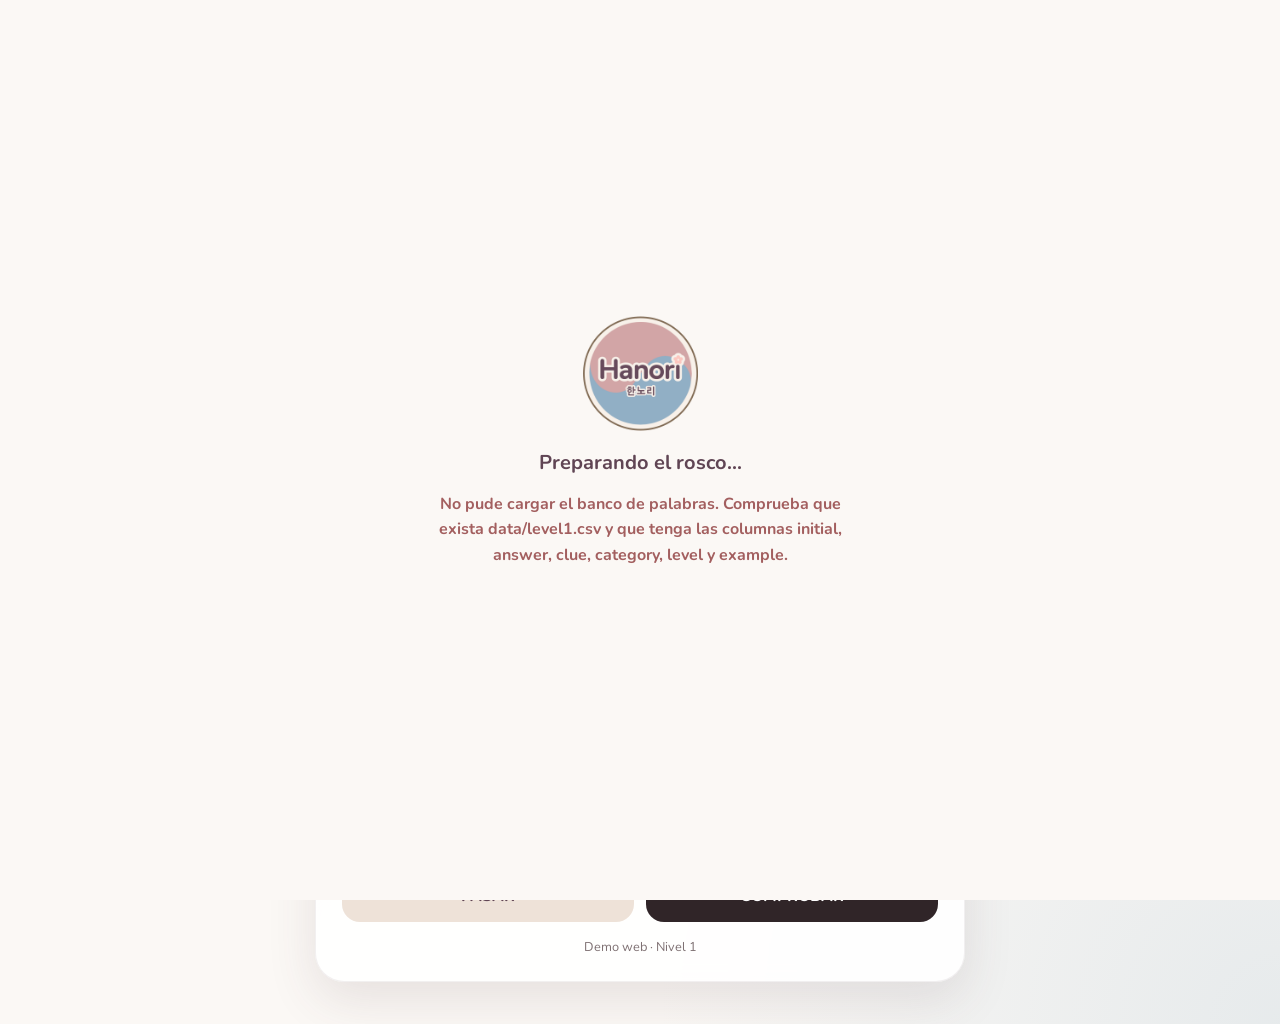
==== demo.html @ 95646a42 "Update demo.html" ====
<!DOCTYPE html>
<html lang="es">

<head>

  <meta charset="UTF-8">

  <meta
    name="viewport"
    content="width=device-width, initial-scale=1.0"
  >

  <title>Hanori | Prueba el Rosco Hangul</title>

  <meta
    name="description"
    content="Prueba una versión web de Hanori y practica vocabulario coreano con el Rosco Hangul."
  >


  <link
    rel="preconnect"
    href="https://fonts.googleapis.com"
  >

  <link
    rel="preconnect"
    href="https://fonts.gstatic.com"
    crossorigin
  >

  <link
    href="https://fonts.googleapis.com/css2?family=Nunito:wght@400;500;600;700;800&display=swap"
    rel="stylesheet"
  >


  <style>

    :root {

      --background: #fbf8f5;

      --cream: #fbf4ed;
      --cream-dark: #eee2d8;

      --pink: #d6a4a6;
      --pink-soft: #f3dddd;

      --blue-soft: #e7f0f6;

      --brown: #604554;
      --brown-dark: #302528;

      --text: #2f292b;
      --muted: #7f7173;

      /*
       * Estados del rosco.
       */

      --pending: #1e1e1e;
      --current: #2f80ed;

      --correct: #7cad83;
      --wrong: #cf7777;
      --passed: #e9cd62;

      --rosco-line: #222222;

      --shadow:
        0 18px 50px
        rgba(80, 60, 65, 0.12);

    }


    * {
      box-sizing: border-box;
    }


    html {
      min-height: 100%;
    }


    body {

      margin: 0;

      min-height: 100vh;

      font-family:
        "Nunito",
        sans-serif;

      color: var(--text);

      background:

        radial-gradient(
          circle at top left,
          rgba(214,164,166,.20),
          transparent 34%
        ),

        radial-gradient(
          circle at bottom right,
          rgba(158,186,203,.22),
          transparent 38%
        ),

        var(--background);

    }


    button,
    input {

      font-family:
        inherit;

    }


    button {

      -webkit-tap-highlight-color:
        transparent;

    }


    /*
     * PÁGINA
     */

    .demo-page {

      min-height: 100vh;

      display: flex;

      flex-direction: column;

    }



    /*
     * BARRA SUPERIOR
     */

    .topbar {

      width: 100%;

      max-width: 1050px;

      margin:
        0 auto;

      padding:
        16px
        24px
        0;

      display: flex;

      justify-content:
        space-between;

      align-items:
        center;

      gap: 18px;

    }


    .brand {

      display: flex;

      align-items:
        center;

      gap: 10px;

      color:
        var(--brown);

      text-decoration:
        none;

      font-weight:
        800;

    }


    .brand img {

      width: 44px;

      height: 44px;

      object-fit:
        cover;

      border-radius:
        13px;

    }


    .brand span {

      font-size:
        1rem;

    }


    .top-actions {

      display: flex;

      align-items:
        center;

      gap: 10px;

    }


    .icon-button {

      width: 42px;

      height: 42px;

      padding: 5px;

      display: flex;

      justify-content:
        center;

      align-items:
        center;

      border:
        none;

      border-radius:
        50%;

      background:
        rgba(
          255,
          255,
          255,
          .72
        );

      cursor:
        pointer;

      transition:
        transform .18s ease,
        background .18s ease;

    }


    .icon-button:hover {

      transform:
        translateY(-2px);

      background:
        white;

    }


    .icon-button img {

      display: block;

      width: 100%;

      height: 100%;

      object-fit:
        contain;

    }



    /*
     * CONTENEDOR DEL JUEGO
     */

    .game-shell {

      width: 100%;

      max-width: 800px;

      margin:
        0 auto;

      padding:
        14px
        24px
        42px;

      display: flex;

      flex-direction:
        column;

      align-items:
        center;

    }



    /*
     * TIEMPO + PUNTOS
     */

    .game-header {

      width: 100%;

      margin-bottom:
        2px;

      display: flex;

      justify-content:
        space-between;

      align-items:
        center;

      gap: 20px;

      font-size:
        1.08rem;

      font-weight:
        800;

      color:
        var(--brown-dark);

    }


    .timer,
    .score {

      white-space:
        nowrap;

    }



    /*
     * ROSCO
     */

    .rosco-area {

      position:
        relative;

      width:
        min(
          520px,
          92vw
        );

      aspect-ratio:
        1 / 1;

      margin:
        4px auto
        0;

      display: flex;

      align-items:
        center;

      justify-content:
        center;

    }


    #roscoSvg {

      display: block;

      width: 100%;

      height: 100%;

      overflow:
        visible;

    }


    /*
     * Círculo que une
     * todas las consonantes.
     */

    .rosco-ring {

      fill:
        none;

      stroke:
        var(--rosco-line);

      stroke-width:
        3;

    }



    /*
     * Casillas.
     */

    .rosco-circle {

      stroke-width:
        2.5;

      transition:
        fill .2s ease,
        stroke .2s ease,
        transform .2s ease;

      transform-box:
        fill-box;

      transform-origin:
        center;

    }


    .rosco-circle.pending {

      fill:
        var(--pending);

      stroke:
        var(--pending);

    }


    .rosco-circle.current {

      fill:
        var(--current);

      stroke:
        var(--current);

      transform:
        scale(1.08);

    }


    .rosco-circle.correct {

      fill:
        var(--correct);

      stroke:
        var(--correct);

    }


    .rosco-circle.wrong {

      fill:
        var(--wrong);

      stroke:
        var(--wrong);

    }


    .rosco-circle.passed {

      fill:
        var(--passed);

      stroke:
        var(--passed);

    }


    .rosco-letter {

      font-family:
        "Nunito",
        sans-serif;

      font-size:
        19px;

      font-weight:
        800;

      text-anchor:
        middle;

      dominant-baseline:
        middle;

      pointer-events:
        none;

      fill:
        white;

    }


    .rosco-letter.passed {

      fill:
        #1e1e1e;

    }



    /*
     * REY SEJONG
     */

    .sejong-wrap {

      position:
        absolute;

      left:
        50%;

      top:
        50%;

      transform:
        translate(
          -50%,
          -50%
        );

      width:
        43%;

      aspect-ratio:
        1 / 1;

      display: flex;

      align-items:
        center;

      justify-content:
        center;

      pointer-events:
        none;

    }


    .sejong-wrap img {

      width:
        100%;

      height:
        100%;

      object-fit:
        contain;

      filter:
        drop-shadow(
          0
          10px
          14px
          rgba(
            65,
            50,
            55,
            .09
          )
        );

    }



    /*
     * TARJETA DE PREGUNTA
     */

    .question-card {

      width:
        100%;

      max-width:
        650px;

      margin-top:
        -8px;

      padding:
        22px
        26px
        25px;

      text-align:
        center;

      background:
        rgba(
          255,
          255,
          255,
          .88
        );

      border:
        1px solid
        rgba(
          96,
          69,
          84,
          .08
        );

      border-radius:
        29px;

      box-shadow:
        var(--shadow);

      backdrop-filter:
        blur(8px);

    }


    .initial-label {

      margin-bottom:
        5px;

      color:
        var(--pink);

      font-size:
        .84rem;

      font-weight:
        800;

      letter-spacing:
        .08em;

      text-transform:
        uppercase;

    }


    .clue {

      margin:
        0;

      color:
        var(--brown-dark);

      font-size:
        clamp(
          1.3rem,
          4vw,
          1.65rem
        );

      line-height:
        1.3;

      font-weight:
        800;

    }



    /*
     * EJEMPLO
     */

    .example-area {

      min-height:
        52px;

      margin-top:
        9px;

      display: flex;

      justify-content:
        center;

      align-items:
        center;

    }


    .example {

      margin:
        0;

      color:
        var(--muted);

      line-height:
        1.5;

      font-size:
        .98rem;

    }


    .example.hidden {

      visibility:
        hidden;

    }



    /*
     * RESPUESTA
     */

    .answer-form {

      width:
        100%;

      margin-top:
        5px;

      display: flex;

      flex-direction:
        column;

      gap: 11px;

    }


    .answer-input {

      width:
        100%;

      padding:
        15px
        18px;

      background:
        white;

      color:
        var(--text);

      border:
        2px solid
        rgba(
          96,
          69,
          84,
          .16
        );

      border-radius:
        17px;

      outline:
        none;

      font-size:
        1.12rem;

      text-align:
        center;

      transition:
        border .2s ease,
        box-shadow .2s ease;

    }


    .answer-input:focus {

      border-color:
        var(--pink);

      box-shadow:
        0 0 0 4px
        rgba(
          214,
          164,
          166,
          .16
        );

    }


    .answer-input:disabled {

      opacity:
        .72;

    }



    /*
     * FEEDBACK
     */

    .feedback {

      min-height:
        26px;

      margin-top:
        2px;

      font-size:
        .98rem;

      font-weight:
        800;

    }


    .feedback.correct {

      color:
        #52795a;

    }


    .feedback.wrong {

      color:
        #a35f5f;

    }



    /*
     * BOTONES
     */

    .game-buttons {

      width:
        100%;

      display: grid;

      grid-template-columns:
        1fr
        1fr;

      gap: 12px;

    }


    .game-button {

      min-height:
        52px;

      padding:
        13px
        18px;

      border:
        none;

      border-radius:
        18px;

      cursor:
        pointer;

      font-size:
        .98rem;

      font-weight:
        800;

      transition:
        transform .18s ease,
        opacity .18s ease;

    }


    .game-button:hover {

      transform:
        translateY(-2px);

    }


    .game-button:active {

      transform:
        translateY(0);

    }


    .pass-button {

      background:
        var(--cream-dark);

      color:
        var(--brown);

    }


    .check-button {

      background:
        var(--brown-dark);

      color:
        white;

    }


    .game-button:disabled {

      cursor:
        default;

      opacity:
        .5;

      transform:
        none;

    }



    /*
     * PIE DEMO
     */

    .demo-note {

      margin:
        16px
        0
        0;

      text-align:
        center;

      color:
        var(--muted);

      font-size:
        .8rem;

    }



    /*
     * PANTALLA DE CARGA
     */

    .loading-screen {

      position:
        fixed;

      inset:
        0;

      z-index:
        200;

      display: flex;

      flex-direction:
        column;

      align-items:
        center;

      justify-content:
        center;

      padding:
        30px;

      text-align:
        center;

      background:
        var(--background);

    }


    .loading-screen.hidden {

      display:
        none;

    }


    .loading-logo {

      width:
        115px;

      margin-bottom:
        18px;

      border-radius:
        28px;

    }


    .loading-screen strong {

      color:
        var(--brown);

      font-size:
        1.25rem;

    }


    .loading-screen p {

      max-width:
        420px;

      color:
        var(--muted);

      line-height:
        1.6;

    }


    .loading-error {

      color:
        #a35f5f !important;

      font-weight:
        700;

    }



    /*
     * MODALES
     */

    .modal {

      position:
        fixed;

      inset:
        0;

      z-index:
        100;

      padding:
        22px;

      display:
        none;

      align-items:
        center;

      justify-content:
        center;

      background:
        rgba(
          44,
          37,
          40,
          .38
        );

      backdrop-filter:
        blur(4px);

    }


    .modal.visible {

      display:
        flex;

    }


    .modal-card {

      position:
        relative;

      width:
        min(
          430px,
          100%
        );

      padding:
        32px
        27px;

      background:
        rgba(
          255,
          255,
          255,
          .98
        );

      border-radius:
        30px;

      box-shadow:
        0
        30px
        80px
        rgba(
          40,
          30,
          35,
          .25
        );

      text-align:
        center;

    }


    .modal-close {

      position:
        absolute;

      top:
        12px;

      right:
        12px;

      width:
        38px;

      height:
        38px;

      padding:
        4px;

      border:
        none;

      border-radius:
        50%;

      background:
        transparent;

      cursor:
        pointer;

    }


    .modal-close img {

      width:
        100%;

      height:
        100%;

      object-fit:
        contain;

    }


    .modal-card h2 {

      margin:
        4px
        0
        11px;

      color:
        var(--brown);

      font-size:
        1.75rem;

    }


    .modal-card p {

      margin:
        0;

      color:
        var(--muted);

      line-height:
        1.65;

    }


    .modal-buttons {

      margin-top:
        24px;

      display: flex;

      flex-direction:
        column;

      gap: 10px;

    }


    .modal-button {

      width:
        100%;

      min-height:
        50px;

      padding:
        13px
        18px;

      border:
        none;

      border-radius:
        17px;

      cursor:
        pointer;

      font-size:
        .98rem;

      font-weight:
        800;

    }


    .modal-primary {

      background:
        var(--brown-dark);

      color:
        white;

    }


    .modal-secondary {

      background:
        var(--cream-dark);

      color:
        var(--brown);

    }



    /*
     * RESULTADOS
     */

    .result-stats {

      margin-top:
        24px;

      display: grid;

      grid-template-columns:
        repeat(
          3,
          1fr
        );

      gap: 9px;

    }


    .result-stat {

      padding:
        15px
        7px;

      background:
        var(--cream);

      border-radius:
        18px;

    }


    .result-number {

      display:
        block;

      color:
        var(--brown);

      font-size:
        1.7rem;

      font-weight:
        800;

    }


    .result-label {

      display:
        block;

      margin-top:
        3px;

      color:
        var(--muted);

      font-size:
        .76rem;

    }


    .final-score {

      margin-top:
        19px;

      color:
        var(--brown);

      font-size:
        1.08rem;

      font-weight:
        800;

    }



    /*
     * TABLET
     */

    @media
    (max-width: 700px) {

      .topbar {

        padding:
          14px
          18px
          0;

      }


      .game-shell {

        padding:
          10px
          18px
          32px;

      }


      .game-header {

        font-size:
          .98rem;

      }


      .rosco-area {

        width:
          min(
            470px,
            94vw
          );

      }


      .question-card {

        margin-top:
          -5px;

        padding:
          21px
          19px
          22px;

      }

    }



    /*
     * CELULAR
     */

    @media
    (max-width: 480px) {

      .topbar {

        padding:
          12px
          13px
          0;

      }


      .brand span {

        display:
          none;

      }


      .brand img {

        width:
          40px;

        height:
          40px;

      }


      .icon-button {

        width:
          38px;

        height:
          38px;

      }


      .game-shell {

        padding:
          8px
          13px
          26px;

      }


      .rosco-area {

        width:
          100%;

        max-width:
          420px;

      }


      .sejong-wrap {

        width:
          42%;

      }


      .question-card {

        margin-top:
          -2px;

        padding:
          19px
          15px
          20px;

        border-radius:
          24px;

      }


      .initial-label {

        font-size:
          .78rem;

      }


      .clue {

        font-size:
          1.28rem;

      }


      .answer-input {

        padding:
          14px
          13px;

        font-size:
          1rem;

      }


      .game-buttons {

        gap:
          9px;

      }


      .game-button {

        min-height:
          49px;

        padding:
          11px
          8px;

        font-size:
          .89rem;

      }

    }



    /*
     * CELULAR MUY PEQUEÑO
     */

    @media
    (max-width: 350px) {

      .game-buttons {

        grid-template-columns:
          1fr;

      }


      .rosco-letter {

        font-size:
          17px;

      }


      .result-stats {

        gap:
          5px;

      }


      .result-stat {

        padding:
          12px
          4px;

      }

    }

  </style>

</head>



<body>


<!--
  CARGANDO BANCO
-->

<div
  class="loading-screen"
  id="loadingScreen"
>

  <img
    src="assets/hanori_logoapp.png"
    alt="Hanori"
    class="loading-logo"
  >

  <strong>
    Preparando el rosco...
  </strong>

  <p
    id="loadingMessage"
  >
    Cargando vocabulario de nivel 1.
  </p>

</div>



<div class="demo-page">


  <!--
    BARRA SUPERIOR
  -->

  <header class="topbar">


    <a
      href="index.html"
      class="brand"
      aria-label="Volver a Hanori"
    >

      <img
        src="assets/hanori_logoapp.png"
        alt="Hanori"
      >

      <span>
        Hanori
      </span>

    </a>



    <div class="top-actions">


      <button
        type="button"
        class="icon-button"
        id="pauseButton"
        aria-label="Pausar partida"
      >

        <img
          src="assets/icon_pause.png"
          alt=""
        >

      </button>



      <button
        type="button"
        class="icon-button"
        id="exitButton"
        aria-label="Salir de la demo"
      >

        <img
          src="assets/icon_exit.png"
          alt=""
        >

      </button>


    </div>


  </header>



  <!--
    JUEGO
  -->

  <main class="game-shell">


    <div class="game-header">


      <div
        class="timer"
        id="timer"
      >
        ⏱ 00:00
      </div>


      <div
        class="score"
        id="score"
      >
        ⭐ 0
      </div>


    </div>



    <!--
      ROSCO
    -->

    <div class="rosco-area">


      <svg
        id="roscoSvg"
        viewBox="0 0 500 500"
        role="img"
        aria-label="Rosco de consonantes Hangul"
      ></svg>



      <div class="sejong-wrap">

        <img
          src="assets/rey_sejong.png"
          alt="Representación del Rey Sejong"
        >

      </div>


    </div>



    <!--
      PREGUNTA
    -->

    <section class="question-card">


      <div
        class="initial-label"
        id="initialLabel"
      >
        Comienza con
      </div>



      <h1
        class="clue"
        id="clue"
      >
        Cargando...
      </h1>



      <div class="example-area">

        <p
          class="example hidden"
          id="example"
        >
          Ejemplo
        </p>

      </div>



      <form
        class="answer-form"
        id="answerForm"
      >


        <input
          type="text"
          class="answer-input"
          id="answerInput"
          placeholder="Escribe la respuesta en coreano"
          autocomplete="off"
          autocapitalize="off"
          spellcheck="false"
        >



        <div
          class="feedback"
          id="feedback"
        ></div>



        <div class="game-buttons">


          <button
            type="button"
            class="
              game-button
              pass-button
            "
            id="passButton"
          >
            PASAR
          </button>



          <button
            type="submit"
            class="
              game-button
              check-button
            "
            id="checkButton"
          >
            COMPROBAR
          </button>


        </div>


      </form>



      <p class="demo-note">
        Demo web · Nivel 1
      </p>


    </section>


  </main>


</div>



<!--
  PAUSA
-->

<div
  class="modal"
  id="pauseModal"
>


  <div class="modal-card">


    <button
      type="button"
      class="modal-close"
      id="pauseCloseButton"
      aria-label="Continuar"
    >

      <img
        src="assets/icon_exit.png"
        alt=""
      >

    </button>


    <h2>
      Partida pausada
    </h2>


    <p>
      El tiempo se ha detenido.
      Continúa cuando quieras.
    </p>


    <div class="modal-buttons">


      <button
        type="button"
        class="
          modal-button
          modal-primary
        "
        id="continueButton"
      >
        CONTINUAR
      </button>


      <button
        type="button"
        class="
          modal-button
          modal-secondary
        "
        id="pauseExitButton"
      >
        VOLVER A HANORI
      </button>


    </div>


  </div>


</div>



<!--
  RESULTADO
-->

<div
  class="modal"
  id="resultModal"
>


  <div class="modal-card">


    <h2>
      ¡Partida terminada!
    </h2>


    <p>
      Completaste el
      Rosco Hangul de esta demo.
    </p>



    <div class="result-stats">


      <div class="result-stat">

        <span
          class="result-number"
          id="correctResult"
        >
          0
        </span>

        <span class="result-label">
          Correctas
        </span>

      </div>



      <div class="result-stat">

        <span
          class="result-number"
          id="wrongResult"
        >
          0
        </span>

        <span class="result-label">
          Incorrectas
        </span>

      </div>



      <div class="result-stat">

        <span
          class="result-number"
          id="passedResult"
        >
          0
        </span>

        <span class="result-label">
          Pasadas
        </span>

      </div>


    </div>



    <div
      class="final-score"
      id="finalScore"
    >
      ⭐ 0 puntos
    </div>



    <div class="modal-buttons">


      <button
        type="button"
        class="
          modal-button
          modal-primary
        "
        id="restartButton"
      >
        JUGAR OTRA VEZ
      </button>


      <button
        type="button"
        class="
          modal-button
          modal-secondary
        "
        id="resultExitButton"
      >
        VOLVER A HANORI
      </button>


    </div>


  </div>


</div>



<script>

  /*
   * =========================================================
   * HANORI WEB DEMO
   * ROSCO HANGUL
   * =========================================================
   */


  /*
   * Orden de consonantes
   * utilizado por Hanori.
   */

  const consonantOrder = [

    "ㄱ",
    "ㄲ",
    "ㄴ",
    "ㄷ",
    "ㄸ",

    "ㄹ",
    "ㅁ",
    "ㅂ",
    "ㅃ",
    "ㅅ",

    "ㅆ",
    "ㅇ",
    "ㅈ",
    "ㅉ",
    "ㅊ",

    "ㅋ",
    "ㅌ",
    "ㅍ",
    "ㅎ"

  ];



  /*
   * Banco cargado desde:
   *
   * data/level1.csv
   */

  let wordBank = [];



  /*
   * Estado de partida.
   */

  let gameWords = [];

  let statuses = [];

  let passedBefore = [];

  let currentIndex = 0;

  let score = 0;

  let seconds = 0;

  let questionStartSeconds = 0;

  let timerInterval = null;

  let paused = false;

  let finished = false;

  let answerLocked = false;



  /*
   * Referencias HTML.
   */

  const loadingScreen =
    document.getElementById(
      "loadingScreen"
    );


  const loadingMessage =
    document.getElementById(
      "loadingMessage"
    );


  const roscoSvg =
    document.getElementById(
      "roscoSvg"
    );


  const timerElement =
    document.getElementById(
      "timer"
    );


  const scoreElement =
    document.getElementById(
      "score"
    );


  const initialLabel =
    document.getElementById(
      "initialLabel"
    );


  const clueElement =
    document.getElementById(
      "clue"
    );


  const exampleElement =
    document.getElementById(
      "example"
    );


  const answerForm =
    document.getElementById(
      "answerForm"
    );


  const answerInput =
    document.getElementById(
      "answerInput"
    );


  const feedbackElement =
    document.getElementById(
      "feedback"
    );


  const passButton =
    document.getElementById(
      "passButton"
    );


  const checkButton =
    document.getElementById(
      "checkButton"
    );


  const pauseButton =
    document.getElementById(
      "pauseButton"
    );


  const exitButton =
    document.getElementById(
      "exitButton"
    );


  const pauseModal =
    document.getElementById(
      "pauseModal"
    );


  const continueButton =
    document.getElementById(
      "continueButton"
    );


  const pauseCloseButton =
    document.getElementById(
      "pauseCloseButton"
    );


  const pauseExitButton =
    document.getElementById(
      "pauseExitButton"
    );


  const resultModal =
    document.getElementById(
      "resultModal"
    );


  const restartButton =
    document.getElementById(
      "restartButton"
    );


  const resultExitButton =
    document.getElementById(
      "resultExitButton"
    );



  /*
   * =========================================================
   * CSV
   * =========================================================
   *
   * Parser sencillo que respeta:
   *
   * - comas
   * - campos entre comillas
   * - comillas dobles escapadas
   * - saltos de línea
   *
   */


  function parseCSV(text) {

    const rows = [];

    let row = [];

    let field = "";

    let insideQuotes = false;


    for (
      let i = 0;
      i < text.length;
      i++
    ) {

      const character =
        text[i];


      if (
        character === '"'
      ) {

        if (
          insideQuotes
          &&
          text[i + 1] === '"'
        ) {

          field += '"';

          i++;

        }

        else {

          insideQuotes =
            !insideQuotes;

        }

      }


      else if (
        character === ","
        &&
        !insideQuotes
      ) {

        row.push(field);

        field = "";

      }


      else if (
        (
          character === "\n"
          ||
          character === "\r"
        )
        &&
        !insideQuotes
      ) {

        if (
          character === "\r"
          &&
          text[i + 1] === "\n"
        ) {

          i++;

        }


        row.push(field);

        field = "";


        if (
          row.some(
            value =>
              value.trim() !== ""
          )
        ) {

          rows.push(row);

        }


        row = [];

      }


      else {

        field +=
          character;

      }

    }


    if (
      field.length > 0
      ||
      row.length > 0
    ) {

      row.push(field);


      if (
        row.some(
          value =>
            value.trim() !== ""
        )
      ) {

        rows.push(row);

      }

    }


    if (
      rows.length === 0
    ) {

      return [];

    }


    /*
     * Quitamos posible BOM
     * de Excel / UTF-8.
     */

    rows[0][0] =
      rows[0][0]
        .replace(
          /^\uFEFF/,
          ""
        );


    const headers =
      rows[0].map(
        header =>
          header
            .trim()
            .toLowerCase()
      );


    return rows
      .slice(1)
      .map(
        values => {

          const object = {};


          headers.forEach(
            (header, index) => {

              object[header] =
                (
                  values[index]
                  ??
                  ""
                )
                .trim();

            }
          );


          return object;

        }
      );

  }



  /*
   * Cargar banco.
   */

  async function loadWordBank() {

    try {

      const response =
        await fetch(
          "data/level1.csv",
          {
            cache:
              "no-store"
          }
        );


      if (
        !response.ok
      ) {

        throw new Error(
          "No se pudo cargar data/level1.csv"
        );

      }


      const csvText =
        await response.text();


      const parsed =
        parseCSV(
          csvText
        );


      /*
       * Verificamos las columnas
       * imprescindibles.
       */

      const validRows =
        parsed.filter(
          word =>

            word.initial
            &&
            word.answer
            &&
            word.clue
        );


      /*
       * Si existe level,
       * mantenemos solo nivel 1.
       *
       * Si el archivo ya contiene
       * únicamente nivel 1,
       * funciona igual.
       */

      wordBank =
        validRows.filter(
          word => {

            if (
              !word.level
            ) {

              return true;

            }


            return (
              String(
                word.level
              )
              ===
              "1"
            );

          }
        );


      if (
        wordBank.length === 0
      ) {

        throw new Error(
          "El archivo no contiene palabras válidas de nivel 1."
        );

      }


      const initials =
        new Set(
          wordBank.map(
            word =>
              word.initial
          )
        );


      if (
        initials.size < 2
      ) {

        throw new Error(
          "El banco necesita palabras de más de una consonante para formar el rosco."
        );

      }


      loadingScreen
        .classList
        .add(
          "hidden"
        );


      startGame();

    }


    catch (
      error
    ) {

      console.error(
        error
      );


      loadingMessage.textContent =
        "No pude cargar el banco de palabras. Comprueba que exista data/level1.csv y que tenga las columnas initial, answer, clue, category, level y example.";


      loadingMessage
        .classList
        .add(
          "loading-error"
        );

    }

  }



  /*
   * =========================================================
   * UTILIDADES
   * =========================================================
   */


  function randomItem(
    array
  ) {

    if (
      array.length === 0
    ) {

      return null;

    }


    const randomIndex =
      Math.floor(
        Math.random()
        *
        array.length
      );


    return array[
      randomIndex
    ];

  }



  function formatTime(
    totalSeconds
  ) {

    const minutes =
      Math.floor(
        totalSeconds / 60
      );


    const remainingSeconds =
      totalSeconds % 60;


    return (
      String(
        minutes
      )
      .padStart(
        2,
        "0"
      )
      +
      ":"
      +
      String(
        remainingSeconds
      )
      .padStart(
        2,
        "0"
      )
    );

  }



  /*
   * Mismo sistema de puntos
   * que la app Android.
   */

  function calculatePoints(
    timeUsed,
    wasPassed
  ) {

    let basePoints;


    if (
      timeUsed <= 5
    ) {

      basePoints =
        10;

    }


    else if (
      timeUsed <= 10
    ) {

      basePoints =
        8;

    }


    else if (
      timeUsed <= 20
    ) {

      basePoints =
        6;

    }


    else {

      basePoints =
        4;

    }


    if (
      wasPassed
    ) {

      return Math.max(
        2,
        Math.floor(
          basePoints / 2
        )
      );

    }


    return basePoints;

  }



  /*
   * =========================================================
   * CREAR RONDA
   * =========================================================
   */


  function createRound() {

    /*
     * Solamente mostramos
     * consonantes presentes
     * en el banco.
     */

    const availableConsonants =
      consonantOrder.filter(
        initial =>

          wordBank.some(
            word =>
              word.initial
              ===
              initial
          )
      );


    /*
     * Elegimos una palabra
     * aleatoria por consonante.
     */

    gameWords =
      availableConsonants.map(
        initial => {

          const candidates =
            wordBank.filter(
              word =>
                word.initial
                ===
                initial
            );


          return randomItem(
            candidates
          );

        }
      );


    statuses =
      gameWords.map(
        () =>
          "pending"
      );


    passedBefore =
      gameWords.map(
        () =>
          false
      );


    if (
      statuses.length > 0
    ) {

      statuses[0] =
        "current";

    }

  }



  /*
   * =========================================================
   * ROSCO SVG
   * =========================================================
   */


  function drawRosco() {

    roscoSvg.innerHTML =
      "";


    const total =
      gameWords.length;


    if (
      total === 0
    ) {

      return;

    }



    /*
     * Centro y radio.
     */

    const centerX =
      250;

    const centerY =
      250;


    /*
     * Dejamos margen para
     * que los círculos no
     * salgan del SVG.
     */

    const radius =
      196;



    /*
     * Tamaño de las casillas.
     *
     * Con pocas consonantes
     * pueden ser un poco
     * mayores.
     */

    let circleRadius =
      21;


    if (
      total <= 8
    ) {

      circleRadius =
        24;

    }


    if (
      total <= 5
    ) {

      circleRadius =
        27;

    }



    /*
     * -------------------------------------------------------
     * CÍRCULO DE UNIÓN
     * -------------------------------------------------------
     *
     * Equivalente al drawCircle
     * con Stroke del RoscoCanvas
     * Android.
     */

    const ring =
      document.createElementNS(
        "http://www.w3.org/2000/svg",
        "circle"
      );


    ring.setAttribute(
      "cx",
      centerX
    );


    ring.setAttribute(
      "cy",
      centerY
    );


    ring.setAttribute(
      "r",
      radius
    );


    ring.setAttribute(
      "class",
      "rosco-ring"
    );


    roscoSvg.appendChild(
      ring
    );



    /*
     * -------------------------------------------------------
     * CASILLAS
     * -------------------------------------------------------
     */

    gameWords.forEach(
      (
        word,
        index
      ) => {


        /*
         * Empezamos arriba
         * (-90 grados),
         * igual que Android.
         */

        const angle =
          -Math.PI / 2
          +
          (
            index
            *
            (
              Math.PI * 2
              /
              total
            )
          );


        const x =
          centerX
          +
          Math.cos(
            angle
          )
          *
          radius;


        const y =
          centerY
          +
          Math.sin(
            angle
          )
          *
          radius;



        const group =
          document.createElementNS(
            "http://www.w3.org/2000/svg",
            "g"
          );



        const circle =
          document.createElementNS(
            "http://www.w3.org/2000/svg",
            "circle"
          );


        circle.setAttribute(
          "cx",
          x
        );


        circle.setAttribute(
          "cy",
          y
        );


        circle.setAttribute(
          "r",
          circleRadius
        );


        circle.setAttribute(
          "class",
          "rosco-circle "
          +
          statuses[index]
        );



        const text =
          document.createElementNS(
            "http://www.w3.org/2000/svg",
            "text"
          );


        text.setAttribute(
          "x",
          x
        );


        text.setAttribute(
          "y",
          y + 1
        );


        text.setAttribute(
          "class",
          "rosco-letter "
          +
          (
            statuses[index]
            ===
            "passed"
              ?
              "passed"
              :
              ""
          )
        );


        text.textContent =
          word.initial;



        group.appendChild(
          circle
        );


        group.appendChild(
          text
        );


        roscoSvg.appendChild(
          group
        );

      }
    );

  }



  /*
   * =========================================================
   * PREGUNTA ACTUAL
   * =========================================================
   */


  function showCurrentWord() {

    if (
      gameWords.length === 0
    ) {

      return;

    }


    answerLocked =
      false;


    const currentWord =
      gameWords[
        currentIndex
      ];



    initialLabel.textContent =
      "Comienza con "
      +
      currentWord.initial;



    clueElement.textContent =
      currentWord.clue;



    /*
     * El ejemplo aparece
     * después de pasar
     * la palabra.
     */

    const shouldShowExample =
      passedBefore[
        currentIndex
      ]
      &&
      currentWord.example;



    if (
      shouldShowExample
    ) {

      exampleElement.textContent =
        "💡 "
        +
        currentWord.example;


      exampleElement
        .classList
        .remove(
          "hidden"
        );

    }


    else {

      exampleElement.textContent =
        "Ejemplo";


      exampleElement
        .classList
        .add(
          "hidden"
        );

    }



    feedbackElement.textContent =
      "";


    feedbackElement.className =
      "feedback";



    answerInput.value =
      "";


    answerInput.disabled =
      false;


    passButton.disabled =
      false;


    checkButton.disabled =
      false;



    drawRosco();



    /*
     * En computadora
     * ponemos el cursor
     * automáticamente.
     */

    setTimeout(
      () => {

        if (
          window.innerWidth
          >
          700
        ) {

          answerInput.focus();

        }

      },
      100
    );

  }



  /*
   * =========================================================
   * SIGUIENTE
   * =========================================================
   */


  function goNext() {

    /*
     * Primero buscamos
     * pendientes.
     */

    let nextIndex =
      null;


    for (
      let offset = 1;
      offset <= gameWords.length;
      offset++
    ) {

      const candidate =
        (
          currentIndex
          +
          offset
        )
        %
        gameWords.length;


      if (
        statuses[
          candidate
        ]
        ===
        "pending"
      ) {

        nextIndex =
          candidate;

        break;

      }

    }



    /*
     * Cuando ya no quedan
     * pendientes,
     * buscamos pasadas.
     */

    if (
      nextIndex
      ===
      null
    ) {

      for (
        let offset = 1;
        offset <= gameWords.length;
        offset++
      ) {

        const candidate =
          (
            currentIndex
            +
            offset
          )
          %
          gameWords.length;


        if (
          statuses[
            candidate
          ]
          ===
          "passed"
        ) {

          nextIndex =
            candidate;

          break;

        }

      }

    }



    /*
     * Ya no queda nada.
     */

    if (
      nextIndex
      ===
      null
    ) {

      finishGame();

      return;

    }



    currentIndex =
      nextIndex;


    statuses[
      currentIndex
    ] =
      "current";


    questionStartSeconds =
      seconds;


    showCurrentWord();

  }



  /*
   * =========================================================
   * COMPROBAR
   * =========================================================
   */


  function checkAnswer() {

    if (
      paused
      ||
      finished
      ||
      answerLocked
    ) {

      return;

    }


    const currentWord =
      gameWords[
        currentIndex
      ];


    const userAnswer =
      answerInput
        .value
        .trim();


    if (
      userAnswer === ""
    ) {

      answerInput.focus();

      return;

    }


    answerLocked =
      true;


    passButton.disabled =
      true;


    checkButton.disabled =
      true;



    /*
     * Android compara
     * la respuesta limpia
     * con answer.trim().
     */

    const isCorrect =
      userAnswer
      ===
      currentWord.answer.trim();



    const wasPassed =
      passedBefore[
        currentIndex
      ];



    if (
      isCorrect
    ) {

      const timeUsed =
        seconds
        -
        questionStartSeconds;


      const earnedPoints =
        calculatePoints(
          timeUsed,
          wasPassed
        );


      score +=
        earnedPoints;


      statuses[
        currentIndex
      ] =
        "correct";


      feedbackElement.textContent =
        "O  ¡Correcto!  +"
        +
        earnedPoints
        +
        " puntos";


      feedbackElement.className =
        "feedback correct";


      scoreElement.textContent =
        "⭐ "
        +
        score;


      answerInput.disabled =
        true;


      drawRosco();


      setTimeout(
        goNext,
        700
      );

    }


    else {

      statuses[
        currentIndex
      ] =
        "wrong";


      feedbackElement.textContent =
        "X  Respuesta: "
        +
        currentWord.answer;


      feedbackElement.className =
        "feedback wrong";


      answerInput.disabled =
        true;


      drawRosco();


      setTimeout(
        goNext,
        1200
      );

    }

  }



  /*
   * =========================================================
   * PASAR
   * =========================================================
   */


  function passWord() {

    if (
      paused
      ||
      finished
      ||
      answerLocked
    ) {

      return;

    }


    answerLocked =
      true;


    passedBefore[
      currentIndex
    ] =
      true;


    statuses[
      currentIndex
    ] =
      "passed";


    drawRosco();


    setTimeout(
      goNext,
      160
    );

  }



  /*
   * =========================================================
   * TEMPORIZADOR
   * =========================================================
   */


  function startTimer() {

    clearInterval(
      timerInterval
    );


    timerInterval =
      setInterval(
        () => {

          if (
            !paused
            &&
            !finished
          ) {

            seconds++;


            timerElement.textContent =
              "⏱ "
              +
              formatTime(
                seconds
              );

          }

        },
        1000
      );

  }



  /*
   * =========================================================
   * PAUSA
   * =========================================================
   */


  function pauseGame() {

    if (
      finished
    ) {

      return;

    }


    paused =
      true;


    pauseModal
      .classList
      .add(
        "visible"
      );

  }



  function continueGame() {

    paused =
      false;


    /*
     * Igual que Android:
     * al volver de la pausa
     * reiniciamos el tiempo
     * de esa pregunta para
     * el cálculo del puntaje.
     */

    questionStartSeconds =
      seconds;


    pauseModal
      .classList
      .remove(
        "visible"
      );


    if (
      window.innerWidth
      >
      700
    ) {

      setTimeout(
        () =>
          answerInput.focus(),
        100
      );

    }

  }



  /*
   * =========================================================
   * RESULTADOS
   * =========================================================
   */


  function finishGame() {

    finished =
      true;


    clearInterval(
      timerInterval
    );



    const correct =
      statuses.filter(
        status =>
          status
          ===
          "correct"
      ).length;



    const wrong =
      statuses.filter(
        status =>
          status
          ===
          "wrong"
      ).length;



    /*
     * Igual que Hanori,
     * contamos cuántas
     * palabras fueron pasadas
     * en algún momento.
     */

    const passed =
      passedBefore.filter(
        value =>
          value
      ).length;



    document
      .getElementById(
        "correctResult"
      )
      .textContent =
        correct;



    document
      .getElementById(
        "wrongResult"
      )
      .textContent =
        wrong;



    document
      .getElementById(
        "passedResult"
      )
      .textContent =
        passed;



    document
      .getElementById(
        "finalScore"
      )
      .textContent =
        "⭐ "
        +
        score
        +
        " puntos · ⏱ "
        +
        formatTime(
          seconds
        );



    resultModal
      .classList
      .add(
        "visible"
      );

  }



  /*
   * =========================================================
   * INICIAR / REINICIAR
   * =========================================================
   */


  function startGame() {

    clearInterval(
      timerInterval
    );


    currentIndex =
      0;


    score =
      0;


    seconds =
      0;


    questionStartSeconds =
      0;


    paused =
      false;


    finished =
      false;


    answerLocked =
      false;



    timerElement.textContent =
      "⏱ 00:00";


    scoreElement.textContent =
      "⭐ 0";



    resultModal
      .classList
      .remove(
        "visible"
      );


    pauseModal
      .classList
      .remove(
        "visible"
      );



    createRound();


    showCurrentWord();


    startTimer();

  }



  /*
   * =========================================================
   * SALIR
   * =========================================================
   */


  function exitDemo() {

    window.location.href =
      "index.html";

  }



  /*
   * =========================================================
   * EVENTOS
   * =========================================================
   */


  answerForm
    .addEventListener(
      "submit",
      event => {

        event.preventDefault();

        checkAnswer();

      }
    );



  passButton
    .addEventListener(
      "click",
      passWord
    );



  pauseButton
    .addEventListener(
      "click",
      pauseGame
    );



  exitButton
    .addEventListener(
      "click",
      exitDemo
    );



  continueButton
    .addEventListener(
      "click",
      continueGame
    );



  pauseCloseButton
    .addEventListener(
      "click",
      continueGame
    );



  pauseExitButton
    .addEventListener(
      "click",
      exitDemo
    );



  resultExitButton
    .addEventListener(
      "click",
      exitDemo
    );



  restartButton
    .addEventListener(
      "click",
      startGame
    );



  /*
   * Si la pestaña queda
   * en segundo plano,
   * pausamos automáticamente.
   */

  document
    .addEventListener(
      "visibilitychange",
      () => {

        if (
          document.hidden
          &&
          !finished
          &&
          !paused
        ) {

          pauseGame();

        }

      }
    );



  /*
   * =========================================================
   * ARRANQUE
   * =========================================================
   */


  loadWordBank();


</script>


</body>

</html>
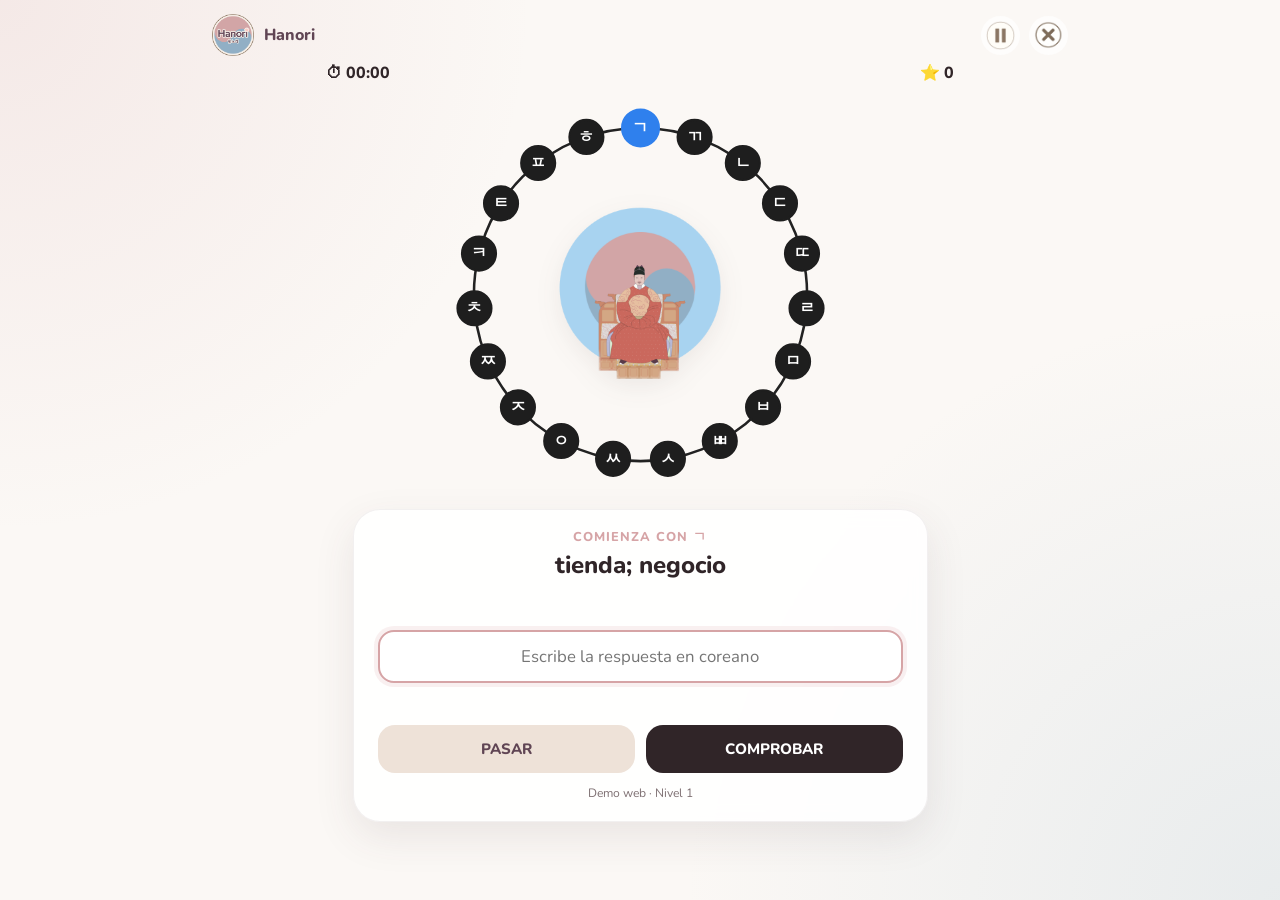
==== commit e3b5dc6e: "Update demo.html" ====
--- a/demo.html
+++ b/demo.html
@@ -16,7 +16,6 @@
     name="description"
     content="Prueba una versión web de Hanori y practica vocabulario coreano con el Rosco Hangul."
   >
-
 
   <link
     rel="preconnect"
@@ -47,17 +46,11 @@
       --pink: #d6a4a6;
       --pink-soft: #f3dddd;
 
-      --blue-soft: #e7f0f6;
-
       --brown: #604554;
       --brown-dark: #302528;
 
       --text: #2f292b;
       --muted: #7f7173;
-
-      /*
-       * Estados del rosco.
-       */
 
       --pending: #1e1e1e;
       --current: #2f80ed;
@@ -69,8 +62,8 @@
       --rosco-line: #222222;
 
       --shadow:
-        0 18px 50px
-        rgba(80, 60, 65, 0.12);
+        0 15px 40px
+        rgba(80, 60, 65, 0.10);
 
     }
 
@@ -101,13 +94,13 @@
 
         radial-gradient(
           circle at top left,
-          rgba(214,164,166,.20),
+          rgba(214,164,166,.18),
           transparent 34%
         ),
 
         radial-gradient(
           circle at bottom right,
-          rgba(158,186,203,.22),
+          rgba(158,186,203,.20),
           transparent 38%
         ),
 
@@ -118,24 +111,19 @@
 
     button,
     input {
-
-      font-family:
-        inherit;
-
+      font-family: inherit;
     }
 
 
     button {
-
-      -webkit-tap-highlight-color:
-        transparent;
-
-    }
-
-
-    /*
-     * PÁGINA
-     */
+      -webkit-tap-highlight-color: transparent;
+    }
+
+
+
+    /* ===============================
+       PÁGINA
+    =============================== */
 
     .demo-page {
 
@@ -149,31 +137,28 @@
 
 
 
-    /*
-     * BARRA SUPERIOR
-     */
+    /* ===============================
+       BARRA SUPERIOR
+    =============================== */
 
     .topbar {
 
       width: 100%;
 
-      max-width: 1050px;
-
-      margin:
-        0 auto;
+      max-width: 900px;
+
+      margin: 0 auto;
 
       padding:
-        16px
-        24px
+        14px
+        22px
         0;
 
       display: flex;
 
-      justify-content:
-        space-between;
-
-      align-items:
-        center;
+      justify-content: space-between;
+
+      align-items: center;
 
       gap: 18px;
 
@@ -184,42 +169,27 @@
 
       display: flex;
 
-      align-items:
-        center;
+      align-items: center;
 
       gap: 10px;
 
-      color:
-        var(--brown);
-
-      text-decoration:
-        none;
-
-      font-weight:
-        800;
+      color: var(--brown);
+
+      text-decoration: none;
+
+      font-weight: 800;
 
     }
 
 
     .brand img {
 
-      width: 44px;
-
-      height: 44px;
-
-      object-fit:
-        cover;
-
-      border-radius:
-        13px;
-
-    }
-
-
-    .brand span {
-
-      font-size:
-        1rem;
+      width: 42px;
+      height: 42px;
+
+      object-fit: cover;
+
+      border-radius: 13px;
 
     }
 
@@ -228,46 +198,33 @@
 
       display: flex;
 
-      align-items:
-        center;
-
-      gap: 10px;
+      align-items: center;
+
+      gap: 9px;
 
     }
 
 
     .icon-button {
 
-      width: 42px;
-
-      height: 42px;
+      width: 39px;
+      height: 39px;
 
       padding: 5px;
 
       display: flex;
 
-      justify-content:
-        center;
-
-      align-items:
-        center;
-
-      border:
-        none;
-
-      border-radius:
-        50%;
-
-      background:
-        rgba(
-          255,
-          255,
-          255,
-          .72
-        );
-
-      cursor:
-        pointer;
+      align-items: center;
+
+      justify-content: center;
+
+      border: 0;
+
+      border-radius: 50%;
+
+      background: rgba(255,255,255,.72);
+
+      cursor: pointer;
 
       transition:
         transform .18s ease,
@@ -278,11 +235,9 @@
 
     .icon-button:hover {
 
-      transform:
-        translateY(-2px);
-
-      background:
-        white;
+      transform: translateY(-2px);
+
+      background: white;
 
     }
 
@@ -292,118 +247,101 @@
       display: block;
 
       width: 100%;
-
       height: 100%;
 
-      object-fit:
-        contain;
-
-    }
-
-
-
-    /*
-     * CONTENEDOR DEL JUEGO
-     */
+      object-fit: contain;
+
+    }
+
+
+
+    /* ===============================
+       CONTENEDOR DEL JUEGO
+    =============================== */
 
     .game-shell {
 
       width: 100%;
 
-      max-width: 800px;
-
-      margin:
-        0 auto;
+      max-width: 680px;
+
+      margin: 0 auto;
 
       padding:
-        14px
-        24px
-        42px;
+        6px
+        22px
+        30px;
 
       display: flex;
 
-      flex-direction:
-        column;
-
-      align-items:
-        center;
-
-    }
-
-
-
-    /*
-     * TIEMPO + PUNTOS
-     */
+      flex-direction: column;
+
+      align-items: center;
+
+    }
+
+
+
+    /* ===============================
+       TIEMPO Y PUNTOS
+    =============================== */
 
     .game-header {
 
       width: 100%;
 
-      margin-bottom:
-        2px;
+      padding: 0 4px;
 
       display: flex;
 
-      justify-content:
-        space-between;
-
-      align-items:
-        center;
+      justify-content: space-between;
+
+      align-items: center;
 
       gap: 20px;
 
-      font-size:
-        1.08rem;
-
-      font-weight:
-        800;
-
-      color:
-        var(--brown-dark);
+      font-size: 1rem;
+
+      font-weight: 800;
+
+      color: var(--brown-dark);
 
     }
 
 
     .timer,
     .score {
-
-      white-space:
-        nowrap;
-
-    }
-
-
-
-    /*
-     * ROSCO
-     */
+      white-space: nowrap;
+    }
+
+
+
+    /* ===============================
+       ROSCO
+    =============================== */
 
     .rosco-area {
 
-      position:
-        relative;
+      position: relative;
 
       width:
         min(
-          520px,
-          92vw
+          425px,
+          80vw
         );
 
-      aspect-ratio:
-        1 / 1;
+      aspect-ratio: 1 / 1;
 
       margin:
-        4px auto
-        0;
+        -2px
+        auto
+        2px;
 
       display: flex;
 
-      align-items:
-        center;
-
-      justify-content:
-        center;
+      align-items: center;
+
+      justify-content: center;
 
     }
 
@@ -413,112 +351,78 @@
       display: block;
 
       width: 100%;
-
       height: 100%;
 
-      overflow:
-        visible;
-
-    }
-
-
-    /*
-     * Círculo que une
-     * todas las consonantes.
-     */
+      overflow: visible;
+
+    }
+
 
     .rosco-ring {
 
-      fill:
-        none;
-
-      stroke:
-        var(--rosco-line);
-
-      stroke-width:
-        3;
-
-    }
-
-
-
-    /*
-     * Casillas.
-     */
+      fill: none;
+
+      stroke: var(--rosco-line);
+
+      stroke-width: 3;
+
+    }
+
 
     .rosco-circle {
 
-      stroke-width:
-        2.5;
+      stroke-width: 2.5;
 
       transition:
         fill .2s ease,
         stroke .2s ease,
         transform .2s ease;
 
-      transform-box:
-        fill-box;
-
-      transform-origin:
-        center;
+      transform-box: fill-box;
+
+      transform-origin: center;
 
     }
 
 
     .rosco-circle.pending {
 
-      fill:
-        var(--pending);
-
-      stroke:
-        var(--pending);
+      fill: var(--pending);
+      stroke: var(--pending);
 
     }
 
 
     .rosco-circle.current {
 
-      fill:
-        var(--current);
-
-      stroke:
-        var(--current);
-
-      transform:
-        scale(1.08);
+      fill: var(--current);
+      stroke: var(--current);
+
+      transform: scale(1.08);
 
     }
 
 
     .rosco-circle.correct {
 
-      fill:
-        var(--correct);
-
-      stroke:
-        var(--correct);
+      fill: var(--correct);
+      stroke: var(--correct);
 
     }
 
 
     .rosco-circle.wrong {
 
-      fill:
-        var(--wrong);
-
-      stroke:
-        var(--wrong);
+      fill: var(--wrong);
+      stroke: var(--wrong);
 
     }
 
 
     .rosco-circle.passed {
 
-      fill:
-        var(--passed);
-
-      stroke:
-        var(--passed);
+      fill: var(--passed);
+      stroke: var(--passed);
 
     }
 
@@ -529,50 +433,37 @@
         "Nunito",
         sans-serif;
 
-      font-size:
-        19px;
-
-      font-weight:
-        800;
-
-      text-anchor:
-        middle;
-
-      dominant-baseline:
-        middle;
-
-      pointer-events:
-        none;
-
-      fill:
-        white;
+      font-size: 19px;
+
+      font-weight: 800;
+
+      text-anchor: middle;
+
+      dominant-baseline: middle;
+
+      pointer-events: none;
+
+      fill: white;
 
     }
 
 
     .rosco-letter.passed {
-
-      fill:
-        #1e1e1e;
-
-    }
-
-
-
-    /*
-     * REY SEJONG
-     */
+      fill: #1e1e1e;
+    }
+
+
+
+    /* ===============================
+       REY SEJONG
+    =============================== */
 
     .sejong-wrap {
 
-      position:
-        absolute;
-
-      left:
-        50%;
-
-      top:
-        50%;
+      position: absolute;
+
+      left: 50%;
+      top: 50%;
 
       transform:
         translate(
@@ -580,260 +471,193 @@
           -50%
         );
 
-      width:
-        43%;
-
-      aspect-ratio:
-        1 / 1;
+      width: 43%;
+
+      aspect-ratio: 1 / 1;
 
       display: flex;
 
-      align-items:
-        center;
-
-      justify-content:
-        center;
-
-      pointer-events:
-        none;
+      align-items: center;
+
+      justify-content: center;
+
+      pointer-events: none;
 
     }
 
 
     .sejong-wrap img {
 
-      width:
-        100%;
-
-      height:
-        100%;
-
-      object-fit:
-        contain;
+      width: 100%;
+      height: 100%;
+
+      object-fit: contain;
 
       filter:
         drop-shadow(
           0
-          10px
-          14px
-          rgba(
-            65,
-            50,
-            55,
-            .09
-          )
+          8px
+          12px
+          rgba(65,50,55,.08)
         );
 
     }
 
 
 
-    /*
-     * TARJETA DE PREGUNTA
-     */
+    /* ===============================
+       TARJETA
+    =============================== */
 
     .question-card {
 
-      width:
-        100%;
-
-      max-width:
-        650px;
-
-      margin-top:
-        -8px;
+      width: 100%;
+
+      max-width: 575px;
+
+      margin-top: 0;
 
       padding:
-        22px
-        26px
-        25px;
-
-      text-align:
-        center;
+        18px
+        24px
+        20px;
+
+      text-align: center;
 
       background:
-        rgba(
-          255,
-          255,
-          255,
-          .88
-        );
+        rgba(255,255,255,.88);
 
       border:
         1px solid
-        rgba(
-          96,
-          69,
-          84,
-          .08
-        );
-
-      border-radius:
-        29px;
-
-      box-shadow:
-        var(--shadow);
-
-      backdrop-filter:
-        blur(8px);
+        rgba(96,69,84,.08);
+
+      border-radius: 27px;
+
+      box-shadow: var(--shadow);
+
+      backdrop-filter: blur(8px);
 
     }
 
 
     .initial-label {
 
-      margin-bottom:
-        5px;
-
-      color:
-        var(--pink);
-
-      font-size:
-        .84rem;
-
-      font-weight:
-        800;
-
-      letter-spacing:
-        .08em;
-
-      text-transform:
-        uppercase;
+      margin-bottom: 4px;
+
+      color: var(--pink);
+
+      font-size: .8rem;
+
+      font-weight: 800;
+
+      letter-spacing: .08em;
+
+      text-transform: uppercase;
 
     }
 
 
     .clue {
 
-      margin:
-        0;
-
-      color:
-        var(--brown-dark);
+      margin: 0;
+
+      color: var(--brown-dark);
 
       font-size:
         clamp(
-          1.3rem,
-          4vw,
-          1.65rem
+          1.25rem,
+          3vw,
+          1.5rem
         );
 
-      line-height:
-        1.3;
-
-      font-weight:
-        800;
-
-    }
-
-
-
-    /*
-     * EJEMPLO
-     */
+      line-height: 1.3;
+
+      font-weight: 800;
+
+    }
+
+
+
+    /* ===============================
+       EJEMPLO
+    =============================== */
 
     .example-area {
 
-      min-height:
-        52px;
-
-      margin-top:
-        9px;
+      min-height: 42px;
+
+      margin-top: 5px;
 
       display: flex;
 
-      justify-content:
-        center;
-
-      align-items:
-        center;
+      justify-content: center;
+
+      align-items: center;
 
     }
 
 
     .example {
 
-      margin:
-        0;
-
-      color:
-        var(--muted);
-
-      line-height:
-        1.5;
-
-      font-size:
-        .98rem;
+      margin: 0;
+
+      color: var(--muted);
+
+      line-height: 1.45;
+
+      font-size: .92rem;
 
     }
 
 
     .example.hidden {
-
-      visibility:
-        hidden;
-
-    }
-
-
-
-    /*
-     * RESPUESTA
-     */
+      visibility: hidden;
+    }
+
+
+
+    /* ===============================
+       RESPUESTA
+    =============================== */
 
     .answer-form {
 
-      width:
-        100%;
-
-      margin-top:
-        5px;
+      width: 100%;
+
+      margin-top: 2px;
 
       display: flex;
 
-      flex-direction:
-        column;
-
-      gap: 11px;
+      flex-direction: column;
+
+      gap: 9px;
 
     }
 
 
     .answer-input {
 
-      width:
-        100%;
+      width: 100%;
 
       padding:
-        15px
-        18px;
-
-      background:
-        white;
-
-      color:
-        var(--text);
+        13px
+        16px;
+
+      background: white;
+
+      color: var(--text);
 
       border:
         2px solid
-        rgba(
-          96,
-          69,
-          84,
-          .16
-        );
-
-      border-radius:
-        17px;
-
-      outline:
-        none;
-
-      font-size:
-        1.12rem;
-
-      text-align:
-        center;
+        rgba(96,69,84,.16);
+
+      border-radius: 16px;
+
+      outline: none;
+
+      font-size: 1.05rem;
+
+      text-align: center;
 
       transition:
         border .2s ease,
@@ -844,76 +668,56 @@
 
     .answer-input:focus {
 
-      border-color:
-        var(--pink);
+      border-color: var(--pink);
 
       box-shadow:
         0 0 0 4px
-        rgba(
-          214,
-          164,
-          166,
-          .16
-        );
+        rgba(214,164,166,.16);
 
     }
 
 
     .answer-input:disabled {
-
-      opacity:
-        .72;
-
-    }
-
-
-
-    /*
-     * FEEDBACK
-     */
+      opacity: .72;
+    }
+
+
+
+    /* ===============================
+       FEEDBACK
+    =============================== */
 
     .feedback {
 
-      min-height:
-        26px;
-
-      margin-top:
-        2px;
-
-      font-size:
-        .98rem;
-
-      font-weight:
-        800;
+      min-height: 23px;
+
+      margin-top: 1px;
+
+      font-size: .94rem;
+
+      font-weight: 800;
 
     }
 
 
     .feedback.correct {
-
-      color:
-        #52795a;
-
+      color: #52795a;
     }
 
 
     .feedback.wrong {
-
-      color:
-        #a35f5f;
-
-    }
-
-
-
-    /*
-     * BOTONES
-     */
+      color: #a35f5f;
+    }
+
+
+
+    /* ===============================
+       BOTONES
+    =============================== */
 
     .game-buttons {
 
-      width:
-        100%;
+      width: 100%;
 
       display: grid;
 
@@ -921,34 +725,28 @@
         1fr
         1fr;
 
-      gap: 12px;
+      gap: 11px;
 
     }
 
 
     .game-button {
 
-      min-height:
-        52px;
+      min-height: 48px;
 
       padding:
-        13px
-        18px;
-
-      border:
-        none;
-
-      border-radius:
-        18px;
-
-      cursor:
-        pointer;
-
-      font-size:
-        .98rem;
-
-      font-weight:
-        800;
+        11px
+        16px;
+
+      border: 0;
+
+      border-radius: 17px;
+
+      cursor: pointer;
+
+      font-size: .94rem;
+
+      font-weight: 800;
 
       transition:
         transform .18s ease,
@@ -958,316 +756,227 @@
 
 
     .game-button:hover {
-
-      transform:
-        translateY(-2px);
-
+      transform: translateY(-2px);
     }
 
 
     .game-button:active {
-
-      transform:
-        translateY(0);
-
+      transform: translateY(0);
     }
 
 
     .pass-button {
 
-      background:
-        var(--cream-dark);
-
-      color:
-        var(--brown);
+      background: var(--cream-dark);
+
+      color: var(--brown);
 
     }
 
 
     .check-button {
 
-      background:
-        var(--brown-dark);
-
-      color:
-        white;
+      background: var(--brown-dark);
+
+      color: white;
 
     }
 
 
     .game-button:disabled {
 
-      cursor:
-        default;
-
-      opacity:
-        .5;
-
-      transform:
-        none;
-
-    }
-
-
-
-    /*
-     * PIE DEMO
-     */
+      cursor: default;
+
+      opacity: .5;
+
+      transform: none;
+
+    }
+
+
 
     .demo-note {
 
       margin:
-        16px
+        12px
         0
         0;
 
-      text-align:
-        center;
-
-      color:
-        var(--muted);
-
-      font-size:
-        .8rem;
-
-    }
-
-
-
-    /*
-     * PANTALLA DE CARGA
-     */
+      text-align: center;
+
+      color: var(--muted);
+
+      font-size: .76rem;
+
+    }
+
+
+
+    /* ===============================
+       CARGA
+    =============================== */
 
     .loading-screen {
 
-      position:
-        fixed;
-
-      inset:
-        0;
-
-      z-index:
-        200;
+      position: fixed;
+
+      inset: 0;
+
+      z-index: 200;
 
       display: flex;
 
-      flex-direction:
-        column;
-
-      align-items:
-        center;
-
-      justify-content:
-        center;
-
-      padding:
-        30px;
-
-      text-align:
-        center;
+      flex-direction: column;
+
+      align-items: center;
+
+      justify-content: center;
+
+      padding: 30px;
+
+      text-align: center;
+
+      background: var(--background);
+
+    }
+
+
+    .loading-screen.hidden {
+      display: none;
+    }
+
+
+    .loading-logo {
+
+      width: 115px;
+
+      margin-bottom: 18px;
+
+      border-radius: 28px;
+
+    }
+
+
+    .loading-screen strong {
+
+      color: var(--brown);
+
+      font-size: 1.25rem;
+
+    }
+
+
+    .loading-screen p {
+
+      max-width: 420px;
+
+      color: var(--muted);
+
+      line-height: 1.6;
+
+    }
+
+
+    .loading-error {
+
+      color: #a35f5f !important;
+
+      font-weight: 700;
+
+    }
+
+
+
+    /* ===============================
+       MODALES
+    =============================== */
+
+    .modal {
+
+      position: fixed;
+
+      inset: 0;
+
+      z-index: 100;
+
+      padding: 22px;
+
+      display: none;
+
+      align-items: center;
+
+      justify-content: center;
 
       background:
-        var(--background);
-
-    }
-
-
-    .loading-screen.hidden {
-
-      display:
-        none;
-
-    }
-
-
-    .loading-logo {
-
-      width:
-        115px;
-
-      margin-bottom:
-        18px;
-
-      border-radius:
-        28px;
-
-    }
-
-
-    .loading-screen strong {
-
-      color:
-        var(--brown);
-
-      font-size:
-        1.25rem;
-
-    }
-
-
-    .loading-screen p {
-
-      max-width:
-        420px;
-
-      color:
-        var(--muted);
-
-      line-height:
-        1.6;
-
-    }
-
-
-    .loading-error {
-
-      color:
-        #a35f5f !important;
-
-      font-weight:
-        700;
-
-    }
-
-
-
-    /*
-     * MODALES
-     */
-
-    .modal {
-
-      position:
-        fixed;
-
-      inset:
-        0;
-
-      z-index:
-        100;
-
-      padding:
-        22px;
-
-      display:
-        none;
-
-      align-items:
-        center;
-
-      justify-content:
-        center;
-
-      background:
-        rgba(
-          44,
-          37,
-          40,
-          .38
-        );
-
-      backdrop-filter:
-        blur(4px);
+        rgba(44,37,40,.38);
+
+      backdrop-filter: blur(4px);
 
     }
 
 
     .modal.visible {
-
-      display:
-        flex;
-
+      display: flex;
     }
 
 
     .modal-card {
 
-      position:
-        relative;
+      position: relative;
 
       width:
         min(
-          430px,
+          420px,
           100%
         );
 
       padding:
-        32px
-        27px;
+        30px
+        25px;
 
       background:
-        rgba(
-          255,
-          255,
-          255,
-          .98
-        );
-
-      border-radius:
-        30px;
+        rgba(255,255,255,.98);
+
+      border-radius: 28px;
 
       box-shadow:
-        0
-        30px
-        80px
-        rgba(
-          40,
-          30,
-          35,
-          .25
-        );
-
-      text-align:
-        center;
+        0 30px 80px
+        rgba(40,30,35,.25);
+
+      text-align: center;
 
     }
 
 
     .modal-close {
 
-      position:
-        absolute;
-
-      top:
-        12px;
-
-      right:
-        12px;
-
-      width:
-        38px;
-
-      height:
-        38px;
-
-      padding:
-        4px;
-
-      border:
-        none;
-
-      border-radius:
-        50%;
-
-      background:
-        transparent;
-
-      cursor:
-        pointer;
+      position: absolute;
+
+      top: 12px;
+      right: 12px;
+
+      width: 36px;
+      height: 36px;
+
+      padding: 4px;
+
+      border: 0;
+
+      border-radius: 50%;
+
+      background: transparent;
+
+      cursor: pointer;
 
     }
 
 
     .modal-close img {
 
-      width:
-        100%;
-
-      height:
-        100%;
-
-      object-fit:
-        contain;
+      width: 100%;
+      height: 100%;
+
+      object-fit: contain;
 
     }
 
@@ -1277,40 +986,33 @@
       margin:
         4px
         0
-        11px;
-
-      color:
-        var(--brown);
-
-      font-size:
-        1.75rem;
+        10px;
+
+      color: var(--brown);
+
+      font-size: 1.65rem;
 
     }
 
 
     .modal-card p {
 
-      margin:
-        0;
-
-      color:
-        var(--muted);
-
-      line-height:
-        1.65;
+      margin: 0;
+
+      color: var(--muted);
+
+      line-height: 1.6;
 
     }
 
 
     .modal-buttons {
 
-      margin-top:
-        24px;
+      margin-top: 22px;
 
       display: flex;
 
-      flex-direction:
-        column;
+      flex-direction: column;
 
       gap: 10px;
 
@@ -1319,65 +1021,53 @@
 
     .modal-button {
 
-      width:
-        100%;
-
-      min-height:
-        50px;
+      width: 100%;
+
+      min-height: 48px;
 
       padding:
-        13px
-        18px;
-
-      border:
-        none;
-
-      border-radius:
+        12px
         17px;
 
-      cursor:
-        pointer;
-
-      font-size:
-        .98rem;
-
-      font-weight:
-        800;
+      border: 0;
+
+      border-radius: 16px;
+
+      cursor: pointer;
+
+      font-size: .96rem;
+
+      font-weight: 800;
 
     }
 
 
     .modal-primary {
 
-      background:
-        var(--brown-dark);
-
-      color:
-        white;
+      background: var(--brown-dark);
+
+      color: white;
 
     }
 
 
     .modal-secondary {
 
-      background:
-        var(--cream-dark);
-
-      color:
-        var(--brown);
-
-    }
-
-
-
-    /*
-     * RESULTADOS
-     */
+      background: var(--cream-dark);
+
+      color: var(--brown);
+
+    }
+
+
+
+    /* ===============================
+       RESULTADOS
+    =============================== */
 
     .result-stats {
 
-      margin-top:
-        24px;
+      margin-top: 22px;
 
       display: grid;
 
@@ -1387,7 +1077,7 @@
           1fr
         );
 
-      gap: 9px;
+      gap: 8px;
 
     }
 
@@ -1395,81 +1085,66 @@
     .result-stat {
 
       padding:
-        15px
-        7px;
-
-      background:
-        var(--cream);
-
-      border-radius:
-        18px;
+        14px
+        6px;
+
+      background: var(--cream);
+
+      border-radius: 17px;
 
     }
 
 
     .result-number {
 
-      display:
-        block;
-
-      color:
-        var(--brown);
-
-      font-size:
-        1.7rem;
-
-      font-weight:
-        800;
+      display: block;
+
+      color: var(--brown);
+
+      font-size: 1.6rem;
+
+      font-weight: 800;
 
     }
 
 
     .result-label {
 
-      display:
-        block;
-
-      margin-top:
-        3px;
-
-      color:
-        var(--muted);
-
-      font-size:
-        .76rem;
+      display: block;
+
+      margin-top: 3px;
+
+      color: var(--muted);
+
+      font-size: .73rem;
 
     }
 
 
     .final-score {
 
-      margin-top:
-        19px;
-
-      color:
-        var(--brown);
-
-      font-size:
-        1.08rem;
-
-      font-weight:
-        800;
-
-    }
-
-
-
-    /*
-     * TABLET
-     */
-
-    @media
-    (max-width: 700px) {
+      margin-top: 18px;
+
+      color: var(--brown);
+
+      font-size: 1.04rem;
+
+      font-weight: 800;
+
+    }
+
+
+
+    /* ===============================
+       TABLET
+    =============================== */
+
+    @media (max-width: 750px) {
 
       .topbar {
 
         padding:
-          14px
+          13px
           18px
           0;
 
@@ -1478,19 +1153,231 @@
 
       .game-shell {
 
+        max-width: 620px;
+
+        padding:
+          5px
+          18px
+          30px;
+
+      }
+
+
+      .rosco-area {
+
+        width:
+          min(
+            410px,
+            86vw
+          );
+
+      }
+
+
+      .question-card {
+
+        max-width: 540px;
+
+      }
+
+    }
+
+
+
+    /* ===============================
+       CELULAR
+    =============================== */
+
+    @media (max-width: 520px) {
+
+      .topbar {
+
+        padding:
+          11px
+          13px
+          0;
+
+      }
+
+
+      .brand span {
+        display: none;
+      }
+
+
+      .brand img {
+
+        width: 39px;
+        height: 39px;
+
+      }
+
+
+      .icon-button {
+
+        width: 37px;
+        height: 37px;
+
+      }
+
+
+      .game-shell {
+
+        width: 100%;
+
+        padding:
+          5px
+          13px
+          24px;
+
+      }
+
+
+      .game-header {
+
+        font-size: .92rem;
+
+      }
+
+
+      .rosco-area {
+
+        width:
+          min(
+            390px,
+            94vw
+          );
+
+        margin-top: -3px;
+
+      }
+
+
+      .sejong-wrap {
+        width: 42%;
+      }
+
+
+      .question-card {
+
+        width: 100%;
+
+        padding:
+          17px
+          15px
+          18px;
+
+        border-radius: 23px;
+
+      }
+
+
+      .initial-label {
+        font-size: .76rem;
+      }
+
+
+      .clue {
+        font-size: 1.22rem;
+      }
+
+
+      .example-area {
+        min-height: 38px;
+      }
+
+
+      .example {
+        font-size: .88rem;
+      }
+
+
+      .answer-input {
+
+        padding:
+          12px
+          12px;
+
+        font-size: 1rem;
+
+      }
+
+
+      .game-buttons {
+        gap: 8px;
+      }
+
+
+      .game-button {
+
+        min-height: 47px;
+
         padding:
           10px
-          18px
-          32px;
-
-      }
-
-
-      .game-header {
-
-        font-size:
-          .98rem;
-
+          7px;
+
+        font-size: .87rem;
+
+      }
+
+    }
+
+
+
+    /* ===============================
+       CELULAR PEQUEÑO
+    =============================== */
+
+    @media (max-width: 370px) {
+
+      .rosco-area {
+
+        width: 96vw;
+
+      }
+
+
+      .game-buttons {
+
+        grid-template-columns:
+          1fr;
+
+      }
+
+
+      .rosco-letter {
+
+        font-size: 17px;
+
+      }
+
+
+      .result-stats {
+
+        gap: 5px;
+
+      }
+
+    }
+
+
+
+    /* ===============================
+       PANTALLAS BAJAS
+       Ej. notebook con poca altura
+    =============================== */
+
+    @media
+    (min-width: 751px)
+    and (max-height: 800px) {
+
+      .topbar {
+        padding-top: 8px;
+      }
+
+
+      .game-shell {
+        padding-top: 0;
       }
 
 
@@ -1498,8 +1385,8 @@
 
         width:
           min(
-            470px,
-            94vw
+            365px,
+            72vh
           );
 
       }
@@ -1507,202 +1394,33 @@
 
       .question-card {
 
-        margin-top:
-          -5px;
-
         padding:
-          21px
-          19px
-          22px;
-
-      }
-
-    }
-
-
-
-    /*
-     * CELULAR
-     */
-
-    @media
-    (max-width: 480px) {
-
-      .topbar {
-
-        padding:
-          12px
-          13px
-          0;
-
-      }
-
-
-      .brand span {
-
-        display:
-          none;
-
-      }
-
-
-      .brand img {
-
-        width:
-          40px;
-
-        height:
-          40px;
-
-      }
-
-
-      .icon-button {
-
-        width:
-          38px;
-
-        height:
-          38px;
-
-      }
-
-
-      .game-shell {
-
-        padding:
-          8px
-          13px
-          26px;
-
-      }
-
-
-      .rosco-area {
-
-        width:
-          100%;
-
-        max-width:
-          420px;
-
-      }
-
-
-      .sejong-wrap {
-
-        width:
-          42%;
-
-      }
-
-
-      .question-card {
-
-        margin-top:
-          -2px;
-
-        padding:
-          19px
           15px
-          20px;
-
-        border-radius:
-          24px;
-
-      }
-
-
-      .initial-label {
-
-        font-size:
-          .78rem;
-
-      }
-
-
-      .clue {
-
-        font-size:
-          1.28rem;
+          22px
+          17px;
+
+      }
+
+
+      .example-area {
+
+        min-height: 34px;
 
       }
 
 
       .answer-input {
-
-        padding:
-          14px
-          13px;
-
-        font-size:
-          1rem;
-
-      }
-
-
-      .game-buttons {
-
-        gap:
-          9px;
-
-      }
-
-
-      .game-button {
-
-        min-height:
-          49px;
 
         padding:
           11px
-          8px;
-
-        font-size:
-          .89rem;
-
-      }
-
-    }
-
-
-
-    /*
-     * CELULAR MUY PEQUEÑO
-     */
-
-    @media
-    (max-width: 350px) {
-
-      .game-buttons {
-
-        grid-template-columns:
-          1fr;
-
-      }
-
-
-      .rosco-letter {
-
-        font-size:
-          17px;
-
-      }
-
-
-      .result-stats {
-
-        gap:
-          5px;
-
-      }
-
-
-      .result-stat {
-
-        padding:
-          12px
-          4px;
+          15px;
+
+      }
+
+
+      .game-button {
+
+        min-height: 44px;
 
       }
 
@@ -1717,9 +1435,6 @@
 <body>
 
 
-<!--
-  CARGANDO BANCO
--->
 
 <div
   class="loading-screen"
@@ -1736,9 +1451,7 @@
     Preparando el rosco...
   </strong>
 
-  <p
-    id="loadingMessage"
-  >
+  <p id="loadingMessage">
     Cargando vocabulario de nivel 1.
   </p>
 
@@ -1748,10 +1461,6 @@
 
 <div class="demo-page">
 
-
-  <!--
-    BARRA SUPERIOR
-  -->
 
   <header class="topbar">
 
@@ -1793,7 +1502,6 @@
       </button>
 
 
-
       <button
         type="button"
         class="icon-button"
@@ -1816,10 +1524,6 @@
 
 
 
-  <!--
-    JUEGO
-  -->
-
   <main class="game-shell">
 
 
@@ -1846,10 +1550,6 @@
 
 
 
-    <!--
-      ROSCO
-    -->
-
     <div class="rosco-area">
 
 
@@ -1861,7 +1561,6 @@
       ></svg>
 
 
-
       <div class="sejong-wrap">
 
         <img
@@ -1875,10 +1574,6 @@
     </div>
 
 
-
-    <!--
-      PREGUNTA
-    -->
 
     <section class="question-card">
 
@@ -1891,7 +1586,6 @@
       </div>
 
 
-
       <h1
         class="clue"
         id="clue"
@@ -1900,7 +1594,6 @@
       </h1>
 
 
-
       <div class="example-area">
 
         <p
@@ -1911,7 +1604,6 @@
         </p>
 
       </div>
-
 
 
       <form
@@ -1931,36 +1623,27 @@
         >
 
 
-
         <div
           class="feedback"
           id="feedback"
         ></div>
 
 
-
         <div class="game-buttons">
 
 
           <button
             type="button"
-            class="
-              game-button
-              pass-button
-            "
+            class="game-button pass-button"
             id="passButton"
           >
             PASAR
           </button>
 
 
-
           <button
             type="submit"
-            class="
-              game-button
-              check-button
-            "
+            class="game-button check-button"
             id="checkButton"
           >
             COMPROBAR
@@ -1973,7 +1656,6 @@
       </form>
 
 
-
       <p class="demo-note">
         Demo web · Nivel 1
       </p>
@@ -1988,10 +1670,6 @@
 </div>
 
 
-
-<!--
-  PAUSA
--->
 
 <div
   class="modal"
@@ -2033,10 +1711,7 @@
 
       <button
         type="button"
-        class="
-          modal-button
-          modal-primary
-        "
+        class="modal-button modal-primary"
         id="continueButton"
       >
         CONTINUAR
@@ -2045,10 +1720,7 @@
 
       <button
         type="button"
-        class="
-          modal-button
-          modal-secondary
-        "
+        class="modal-button modal-secondary"
         id="pauseExitButton"
       >
         VOLVER A HANORI
@@ -2065,10 +1737,6 @@
 
 
 
-<!--
-  RESULTADO
--->
-
 <div
   class="modal"
   id="resultModal"
@@ -2084,10 +1752,9 @@
 
 
     <p>
-      Completaste el
-      Rosco Hangul de esta demo.
+      Completaste el Rosco Hangul
+      de esta demo.
     </p>
-
 
 
     <div class="result-stats">
@@ -2109,7 +1776,6 @@
       </div>
 
 
-
       <div class="result-stat">
 
         <span
@@ -2126,7 +1792,6 @@
       </div>
 
 
-
       <div class="result-stat">
 
         <span
@@ -2146,7 +1811,6 @@
     </div>
 
 
-
     <div
       class="final-score"
       id="finalScore"
@@ -2155,16 +1819,12 @@
     </div>
 
 
-
     <div class="modal-buttons">
 
 
       <button
         type="button"
-        class="
-          modal-button
-          modal-primary
-        "
+        class="modal-button modal-primary"
         id="restartButton"
       >
         JUGAR OTRA VEZ
@@ -2173,10 +1833,7 @@
 
       <button
         type="button"
-        class="
-          modal-button
-          modal-secondary
-        "
+        class="modal-button modal-secondary"
         id="resultExitButton"
       >
         VOLVER A HANORI
@@ -2195,62 +1852,18 @@
 
 <script>
 
-  /*
-   * =========================================================
-   * HANORI WEB DEMO
-   * ROSCO HANGUL
-   * =========================================================
-   */
-
-
-  /*
-   * Orden de consonantes
-   * utilizado por Hanori.
-   */
-
   const consonantOrder = [
 
-    "ㄱ",
-    "ㄲ",
-    "ㄴ",
-    "ㄷ",
-    "ㄸ",
-
-    "ㄹ",
-    "ㅁ",
-    "ㅂ",
-    "ㅃ",
-    "ㅅ",
-
-    "ㅆ",
-    "ㅇ",
-    "ㅈ",
-    "ㅉ",
-    "ㅊ",
-
-    "ㅋ",
-    "ㅌ",
-    "ㅍ",
-    "ㅎ"
+    "ㄱ", "ㄲ", "ㄴ", "ㄷ", "ㄸ",
+    "ㄹ", "ㅁ", "ㅂ", "ㅃ", "ㅅ",
+    "ㅆ", "ㅇ", "ㅈ", "ㅉ", "ㅊ",
+    "ㅋ", "ㅌ", "ㅍ", "ㅎ"
 
   ];
 
 
-
-  /*
-   * Banco cargado desde:
-   *
-   * data/level1.csv
-   */
-
   let wordBank = [];
 
-
-
-  /*
-   * Estado de partida.
-   */
-
   let gameWords = [];
 
   let statuses = [];
@@ -2275,156 +1888,72 @@
 
 
 
-  /*
-   * Referencias HTML.
-   */
-
   const loadingScreen =
-    document.getElementById(
-      "loadingScreen"
-    );
-
+    document.getElementById("loadingScreen");
 
   const loadingMessage =
-    document.getElementById(
-      "loadingMessage"
-    );
-
+    document.getElementById("loadingMessage");
 
   const roscoSvg =
-    document.getElementById(
-      "roscoSvg"
-    );
-
+    document.getElementById("roscoSvg");
 
   const timerElement =
-    document.getElementById(
-      "timer"
-    );
-
+    document.getElementById("timer");
 
   const scoreElement =
-    document.getElementById(
-      "score"
-    );
-
+    document.getElementById("score");
 
   const initialLabel =
-    document.getElementById(
-      "initialLabel"
-    );
-
+    document.getElementById("initialLabel");
 
   const clueElement =
-    document.getElementById(
-      "clue"
-    );
-
+    document.getElementById("clue");
 
   const exampleElement =
-    document.getElementById(
-      "example"
-    );
-
+    document.getElementById("example");
 
   const answerForm =
-    document.getElementById(
-      "answerForm"
-    );
-
+    document.getElementById("answerForm");
 
   const answerInput =
-    document.getElementById(
-      "answerInput"
-    );
-
+    document.getElementById("answerInput");
 
   const feedbackElement =
-    document.getElementById(
-      "feedback"
-    );
-
+    document.getElementById("feedback");
 
   const passButton =
-    document.getElementById(
-      "passButton"
-    );
-
+    document.getElementById("passButton");
 
   const checkButton =
-    document.getElementById(
-      "checkButton"
-    );
-
+    document.getElementById("checkButton");
 
   const pauseButton =
-    document.getElementById(
-      "pauseButton"
-    );
-
+    document.getElementById("pauseButton");
 
   const exitButton =
-    document.getElementById(
-      "exitButton"
-    );
-
+    document.getElementById("exitButton");
 
   const pauseModal =
-    document.getElementById(
-      "pauseModal"
-    );
-
+    document.getElementById("pauseModal");
 
   const continueButton =
-    document.getElementById(
-      "continueButton"
-    );
-
+    document.getElementById("continueButton");
 
   const pauseCloseButton =
-    document.getElementById(
-      "pauseCloseButton"
-    );
-
+    document.getElementById("pauseCloseButton");
 
   const pauseExitButton =
-    document.getElementById(
-      "pauseExitButton"
-    );
-
+    document.getElementById("pauseExitButton");
 
   const resultModal =
-    document.getElementById(
-      "resultModal"
-    );
-
+    document.getElementById("resultModal");
 
   const restartButton =
-    document.getElementById(
-      "restartButton"
-    );
-
+    document.getElementById("restartButton");
 
   const resultExitButton =
-    document.getElementById(
-      "resultExitButton"
-    );
-
-
-
-  /*
-   * =========================================================
-   * CSV
-   * =========================================================
-   *
-   * Parser sencillo que respeta:
-   *
-   * - comas
-   * - campos entre comillas
-   * - comillas dobles escapadas
-   * - saltos de línea
-   *
-   */
+    document.getElementById("resultExitButton");
+
 
 
   function parseCSV(text) {
@@ -2444,17 +1973,13 @@
       i++
     ) {
 
-      const character =
-        text[i];
-
-
-      if (
-        character === '"'
-      ) {
+      const character = text[i];
+
+
+      if (character === '"') {
 
         if (
-          insideQuotes
-          &&
+          insideQuotes &&
           text[i + 1] === '"'
         ) {
 
@@ -2475,8 +2000,7 @@
 
 
       else if (
-        character === ","
-        &&
+        character === "," &&
         !insideQuotes
       ) {
 
@@ -2489,8 +2013,7 @@
 
       else if (
         (
-          character === "\n"
-          ||
+          character === "\n" ||
           character === "\r"
         )
         &&
@@ -2498,13 +2021,10 @@
       ) {
 
         if (
-          character === "\r"
-          &&
+          character === "\r" &&
           text[i + 1] === "\n"
         ) {
-
           i++;
-
         }
 
 
@@ -2532,8 +2052,7 @@
 
       else {
 
-        field +=
-          character;
+        field += character;
 
       }
 
@@ -2541,8 +2060,7 @@
 
 
     if (
-      field.length > 0
-      ||
+      field.length > 0 ||
       row.length > 0
     ) {
 
@@ -2563,19 +2081,10 @@
     }
 
 
-    if (
-      rows.length === 0
-    ) {
-
+    if (!rows.length) {
       return [];
-
-    }
-
-
-    /*
-     * Quitamos posible BOM
-     * de Excel / UTF-8.
-     */
+    }
+
 
     rows[0][0] =
       rows[0][0]
@@ -2607,8 +2116,7 @@
 
               object[header] =
                 (
-                  values[index]
-                  ??
+                  values[index] ??
                   ""
                 )
                 .trim();
@@ -2625,10 +2133,6 @@
   }
 
 
-
-  /*
-   * Cargar banco.
-   */
 
   async function loadWordBank() {
 
@@ -2638,15 +2142,12 @@
         await fetch(
           "data/level1.csv",
           {
-            cache:
-              "no-store"
+            cache: "no-store"
           }
         );
 
 
-      if (
-        !response.ok
-      ) {
+      if (!response.ok) {
 
         throw new Error(
           "No se pudo cargar data/level1.csv"
@@ -2660,54 +2161,29 @@
 
 
       const parsed =
-        parseCSV(
-          csvText
-        );
-
-
-      /*
-       * Verificamos las columnas
-       * imprescindibles.
-       */
+        parseCSV(csvText);
+
 
       const validRows =
         parsed.filter(
           word =>
-
-            word.initial
-            &&
-            word.answer
-            &&
+            word.initial &&
+            word.answer &&
             word.clue
         );
 
-
-      /*
-       * Si existe level,
-       * mantenemos solo nivel 1.
-       *
-       * Si el archivo ya contiene
-       * únicamente nivel 1,
-       * funciona igual.
-       */
 
       wordBank =
         validRows.filter(
           word => {
 
-            if (
-              !word.level
-            ) {
-
+            if (!word.level) {
               return true;
-
             }
 
 
             return (
-              String(
-                word.level
-              )
+              String(word.level)
               ===
               "1"
             );
@@ -2716,32 +2192,10 @@
         );
 
 
-      if (
-        wordBank.length === 0
-      ) {
+      if (!wordBank.length) {
 
         throw new Error(
-          "El archivo no contiene palabras válidas de nivel 1."
-        );
-
-      }
-
-
-      const initials =
-        new Set(
-          wordBank.map(
-            word =>
-              word.initial
-          )
-        );
-
-
-      if (
-        initials.size < 2
-      ) {
-
-        throw new Error(
-          "El banco necesita palabras de más de una consonante para formar el rosco."
+          "No hay palabras de nivel 1."
         );
 
       }
@@ -2749,9 +2203,7 @@
 
       loadingScreen
         .classList
-        .add(
-          "hidden"
-        );
+        .add("hidden");
 
 
       startGame();
@@ -2759,13 +2211,9 @@
     }
 
 
-    catch (
-      error
-    ) {
-
-      console.error(
-        error
-      );
+    catch (error) {
+
+      console.error(error);
 
 
       loadingMessage.textContent =
@@ -2774,9 +2222,7 @@
 
       loadingMessage
         .classList
-        .add(
-          "loading-error"
-        );
+        .add("loading-error");
 
     }
 
@@ -2784,45 +2230,25 @@
 
 
 
-  /*
-   * =========================================================
-   * UTILIDADES
-   * =========================================================
-   */
-
-
-  function randomItem(
-    array
-  ) {
-
-    if (
-      array.length === 0
-    ) {
-
+  function randomItem(array) {
+
+    if (!array.length) {
       return null;
-
-    }
-
-
-    const randomIndex =
+    }
+
+
+    return array[
       Math.floor(
-        Math.random()
-        *
+        Math.random() *
         array.length
-      );
-
-
-    return array[
-      randomIndex
+      )
     ];
 
   }
 
 
 
-  function formatTime(
-    totalSeconds
-  ) {
+  function formatTime(totalSeconds) {
 
     const minutes =
       Math.floor(
@@ -2835,33 +2261,18 @@
 
 
     return (
-      String(
-        minutes
-      )
-      .padStart(
-        2,
-        "0"
-      )
+      String(minutes)
+        .padStart(2, "0")
       +
       ":"
       +
-      String(
-        remainingSeconds
-      )
-      .padStart(
-        2,
-        "0"
-      )
+      String(remainingSeconds)
+        .padStart(2, "0")
     );
 
   }
 
 
-
-  /*
-   * Mismo sistema de puntos
-   * que la app Android.
-   */
 
   function calculatePoints(
     timeUsed,
@@ -2871,47 +2282,32 @@
     let basePoints;
 
 
-    if (
-      timeUsed <= 5
-    ) {
-
-      basePoints =
-        10;
-
-    }
-
-
-    else if (
-      timeUsed <= 10
-    ) {
-
-      basePoints =
-        8;
-
-    }
-
-
-    else if (
-      timeUsed <= 20
-    ) {
-
-      basePoints =
-        6;
-
-    }
-
+    if (timeUsed <= 5) {
+
+      basePoints = 10;
+
+    }
+
+    else if (timeUsed <= 10) {
+
+      basePoints = 8;
+
+    }
+
+    else if (timeUsed <= 20) {
+
+      basePoints = 6;
+
+    }
 
     else {
 
-      basePoints =
-        4;
-
-    }
-
-
-    if (
-      wasPassed
-    ) {
+      basePoints = 4;
+
+    }
+
+
+    if (wasPassed) {
 
       return Math.max(
         2,
@@ -2929,38 +2325,17 @@
 
 
 
-  /*
-   * =========================================================
-   * CREAR RONDA
-   * =========================================================
-   */
-
-
   function createRound() {
-
-    /*
-     * Solamente mostramos
-     * consonantes presentes
-     * en el banco.
-     */
 
     const availableConsonants =
       consonantOrder.filter(
         initial =>
-
           wordBank.some(
             word =>
-              word.initial
-              ===
-              initial
+              word.initial === initial
           )
       );
 
-
-    /*
-     * Elegimos una palabra
-     * aleatoria por consonante.
-     */
 
     gameWords =
       availableConsonants.map(
@@ -2969,15 +2344,11 @@
           const candidates =
             wordBank.filter(
               word =>
-                word.initial
-                ===
-                initial
+                word.initial === initial
             );
 
 
-          return randomItem(
-            candidates
-          );
+          return randomItem(candidates);
 
         }
       );
@@ -2985,21 +2356,17 @@
 
     statuses =
       gameWords.map(
-        () =>
-          "pending"
+        () => "pending"
       );
 
 
     passedBefore =
       gameWords.map(
-        () =>
-          false
+        () => false
       );
 
 
-    if (
-      statuses.length > 0
-    ) {
+    if (statuses.length) {
 
       statuses[0] =
         "current";
@@ -3010,97 +2377,39 @@
 
 
 
-  /*
-   * =========================================================
-   * ROSCO SVG
-   * =========================================================
-   */
-
-
   function drawRosco() {
 
-    roscoSvg.innerHTML =
-      "";
+    roscoSvg.innerHTML = "";
 
 
     const total =
       gameWords.length;
 
 
-    if (
-      total === 0
-    ) {
-
+    if (!total) {
       return;
-
-    }
-
-
-
-    /*
-     * Centro y radio.
-     */
-
-    const centerX =
-      250;
-
-    const centerY =
-      250;
-
-
-    /*
-     * Dejamos margen para
-     * que los círculos no
-     * salgan del SVG.
-     */
-
-    const radius =
-      196;
-
-
-
-    /*
-     * Tamaño de las casillas.
-     *
-     * Con pocas consonantes
-     * pueden ser un poco
-     * mayores.
-     */
-
-    let circleRadius =
-      21;
-
-
-    if (
-      total <= 8
-    ) {
-
-      circleRadius =
-        24;
-
-    }
-
-
-    if (
-      total <= 5
-    ) {
-
-      circleRadius =
-        27;
-
-    }
-
-
-
-    /*
-     * -------------------------------------------------------
-     * CÍRCULO DE UNIÓN
-     * -------------------------------------------------------
-     *
-     * Equivalente al drawCircle
-     * con Stroke del RoscoCanvas
-     * Android.
-     */
+    }
+
+
+    const centerX = 250;
+    const centerY = 250;
+
+    const radius = 196;
+
+
+    let circleRadius = 20;
+
+
+    if (total <= 8) {
+      circleRadius = 24;
+    }
+
+
+    if (total <= 5) {
+      circleRadius = 27;
+    }
+
+
 
     const ring =
       document.createElementNS(
@@ -3133,62 +2442,34 @@
     );
 
 
-    roscoSvg.appendChild(
-      ring
-    );
-
-
-
-    /*
-     * -------------------------------------------------------
-     * CASILLAS
-     * -------------------------------------------------------
-     */
+    roscoSvg.appendChild(ring);
+
+
 
     gameWords.forEach(
-      (
-        word,
-        index
-      ) => {
-
-
-        /*
-         * Empezamos arriba
-         * (-90 grados),
-         * igual que Android.
-         */
+      (word, index) => {
 
         const angle =
           -Math.PI / 2
           +
           (
-            index
-            *
+            index *
             (
-              Math.PI * 2
-              /
+              Math.PI * 2 /
               total
             )
           );
 
 
         const x =
-          centerX
-          +
-          Math.cos(
-            angle
-          )
-          *
+          centerX +
+          Math.cos(angle) *
           radius;
 
 
         const y =
-          centerY
-          +
-          Math.sin(
-            angle
-          )
-          *
+          centerY +
+          Math.sin(angle) *
           radius;
 
 
@@ -3198,7 +2479,6 @@
             "http://www.w3.org/2000/svg",
             "g"
           );
-
 
 
         const circle =
@@ -3274,20 +2554,11 @@
           word.initial;
 
 
-
-        group.appendChild(
-          circle
-        );
-
-
-        group.appendChild(
-          text
-        );
-
-
-        roscoSvg.appendChild(
-          group
-        );
+        group.appendChild(circle);
+
+        group.appendChild(text);
+
+        roscoSvg.appendChild(group);
 
       }
     );
@@ -3296,33 +2567,18 @@
 
 
 
-  /*
-   * =========================================================
-   * PREGUNTA ACTUAL
-   * =========================================================
-   */
-
-
   function showCurrentWord() {
 
-    if (
-      gameWords.length === 0
-    ) {
-
+    if (!gameWords.length) {
       return;
-
-    }
-
-
-    answerLocked =
-      false;
+    }
+
+
+    answerLocked = false;
 
 
     const currentWord =
-      gameWords[
-        currentIndex
-      ];
-
+      gameWords[currentIndex];
 
 
     initialLabel.textContent =
@@ -3331,30 +2587,17 @@
       currentWord.initial;
 
 
-
     clueElement.textContent =
       currentWord.clue;
 
 
-
-    /*
-     * El ejemplo aparece
-     * después de pasar
-     * la palabra.
-     */
-
     const shouldShowExample =
-      passedBefore[
-        currentIndex
-      ]
+      passedBefore[currentIndex]
       &&
       currentWord.example;
 
 
-
-    if (
-      shouldShowExample
-    ) {
+    if (shouldShowExample) {
 
       exampleElement.textContent =
         "💡 "
@@ -3364,12 +2607,9 @@
 
       exampleElement
         .classList
-        .remove(
-          "hidden"
-        );
-
-    }
-
+        .remove("hidden");
+
+    }
 
     else {
 
@@ -3379,12 +2619,9 @@
 
       exampleElement
         .classList
-        .add(
-          "hidden"
-        );
-
-    }
-
+        .add("hidden");
+
+    }
 
 
     feedbackElement.textContent =
@@ -3395,7 +2632,6 @@
       "feedback";
 
 
-
     answerInput.value =
       "";
 
@@ -3412,54 +2648,28 @@
       false;
 
 
-
     drawRosco();
 
 
-
-    /*
-     * En computadora
-     * ponemos el cursor
-     * automáticamente.
-     */
-
-    setTimeout(
-      () => {
-
-        if (
-          window.innerWidth
-          >
-          700
-        ) {
-
-          answerInput.focus();
-
-        }
-
-      },
-      100
-    );
+    if (
+      window.innerWidth > 700
+    ) {
+
+      setTimeout(
+        () =>
+          answerInput.focus(),
+        100
+      );
+
+    }
 
   }
 
 
 
-  /*
-   * =========================================================
-   * SIGUIENTE
-   * =========================================================
-   */
-
-
   function goNext() {
 
-    /*
-     * Primero buscamos
-     * pendientes.
-     */
-
-    let nextIndex =
-      null;
+    let nextIndex = null;
 
 
     for (
@@ -3470,8 +2680,7 @@
 
       const candidate =
         (
-          currentIndex
-          +
+          currentIndex +
           offset
         )
         %
@@ -3479,9 +2688,7 @@
 
 
       if (
-        statuses[
-          candidate
-        ]
+        statuses[candidate]
         ===
         "pending"
       ) {
@@ -3497,17 +2704,7 @@
 
 
 
-    /*
-     * Cuando ya no quedan
-     * pendientes,
-     * buscamos pasadas.
-     */
-
-    if (
-      nextIndex
-      ===
-      null
-    ) {
+    if (nextIndex === null) {
 
       for (
         let offset = 1;
@@ -3517,8 +2714,7 @@
 
         const candidate =
           (
-            currentIndex
-            +
+            currentIndex +
             offset
           )
           %
@@ -3526,9 +2722,7 @@
 
 
         if (
-          statuses[
-            candidate
-          ]
+          statuses[candidate]
           ===
           "passed"
         ) {
@@ -3545,32 +2739,20 @@
     }
 
 
-
-    /*
-     * Ya no queda nada.
-     */
-
-    if (
-      nextIndex
-      ===
-      null
-    ) {
+    if (nextIndex === null) {
 
       finishGame();
 
       return;
 
     }
-
 
 
     currentIndex =
       nextIndex;
 
 
-    statuses[
-      currentIndex
-    ] =
+    statuses[currentIndex] =
       "current";
 
 
@@ -3584,20 +2766,11 @@
 
 
 
-  /*
-   * =========================================================
-   * COMPROBAR
-   * =========================================================
-   */
-
-
   function checkAnswer() {
 
     if (
-      paused
-      ||
-      finished
-      ||
+      paused ||
+      finished ||
       answerLocked
     ) {
 
@@ -3607,9 +2780,7 @@
 
 
     const currentWord =
-      gameWords[
-        currentIndex
-      ];
+      gameWords[currentIndex];
 
 
     const userAnswer =
@@ -3618,9 +2789,7 @@
         .trim();
 
 
-    if (
-      userAnswer === ""
-    ) {
+    if (!userAnswer) {
 
       answerInput.focus();
 
@@ -3629,24 +2798,12 @@
     }
 
 
-    answerLocked =
-      true;
-
-
-    passButton.disabled =
-      true;
-
-
-    checkButton.disabled =
-      true;
-
-
-
-    /*
-     * Android compara
-     * la respuesta limpia
-     * con answer.trim().
-     */
+    answerLocked = true;
+
+    passButton.disabled = true;
+
+    checkButton.disabled = true;
+
 
     const isCorrect =
       userAnswer
@@ -3654,21 +2811,14 @@
       currentWord.answer.trim();
 
 
-
     const wasPassed =
-      passedBefore[
-        currentIndex
-      ];
-
-
-
-    if (
-      isCorrect
-    ) {
+      passedBefore[currentIndex];
+
+
+    if (isCorrect) {
 
       const timeUsed =
-        seconds
-        -
+        seconds -
         questionStartSeconds;
 
 
@@ -3679,13 +2829,10 @@
         );
 
 
-      score +=
-        earnedPoints;
-
-
-      statuses[
-        currentIndex
-      ] =
+      score += earnedPoints;
+
+
+      statuses[currentIndex] =
         "correct";
 
 
@@ -3721,12 +2868,9 @@
 
     }
 
-
     else {
 
-      statuses[
-        currentIndex
-      ] =
+      statuses[currentIndex] =
         "wrong";
 
 
@@ -3758,20 +2902,11 @@
 
 
 
-  /*
-   * =========================================================
-   * PASAR
-   * =========================================================
-   */
-
-
   function passWord() {
 
     if (
-      paused
-      ||
-      finished
-      ||
+      paused ||
+      finished ||
       answerLocked
     ) {
 
@@ -3780,19 +2915,14 @@
     }
 
 
-    answerLocked =
+    answerLocked = true;
+
+
+    passedBefore[currentIndex] =
       true;
 
 
-    passedBefore[
-      currentIndex
-    ] =
-      true;
-
-
-    statuses[
-      currentIndex
-    ] =
+    statuses[currentIndex] =
       "passed";
 
 
@@ -3808,18 +2938,9 @@
 
 
 
-  /*
-   * =========================================================
-   * TEMPORIZADOR
-   * =========================================================
-   */
-
-
   function startTimer() {
 
-    clearInterval(
-      timerInterval
-    );
+    clearInterval(timerInterval);
 
 
     timerInterval =
@@ -3827,8 +2948,7 @@
         () => {
 
           if (
-            !paused
-            &&
+            !paused &&
             !finished
           ) {
 
@@ -3838,9 +2958,7 @@
             timerElement.textContent =
               "⏱ "
               +
-              formatTime(
-                seconds
-              );
+              formatTime(seconds);
 
           }
 
@@ -3852,33 +2970,19 @@
 
 
 
-  /*
-   * =========================================================
-   * PAUSA
-   * =========================================================
-   */
-
-
   function pauseGame() {
 
-    if (
-      finished
-    ) {
-
+    if (finished) {
       return;
-
-    }
-
-
-    paused =
-      true;
+    }
+
+
+    paused = true;
 
 
     pauseModal
       .classList
-      .add(
-        "visible"
-      );
+      .add("visible");
 
   }
 
@@ -3886,17 +2990,8 @@
 
   function continueGame() {
 
-    paused =
-      false;
-
-
-    /*
-     * Igual que Android:
-     * al volver de la pausa
-     * reiniciamos el tiempo
-     * de esa pregunta para
-     * el cálculo del puntaje.
-     */
+    paused = false;
+
 
     questionStartSeconds =
       seconds;
@@ -3904,15 +2999,11 @@
 
     pauseModal
       .classList
-      .remove(
-        "visible"
-      );
+      .remove("visible");
 
 
     if (
-      window.innerWidth
-      >
-      700
+      window.innerWidth > 700
     ) {
 
       setTimeout(
@@ -3927,58 +3018,32 @@
 
 
 
-  /*
-   * =========================================================
-   * RESULTADOS
-   * =========================================================
-   */
-
-
   function finishGame() {
 
-    finished =
-      true;
-
-
-    clearInterval(
-      timerInterval
-    );
-
+    finished = true;
+
+
+    clearInterval(timerInterval);
 
 
     const correct =
       statuses.filter(
         status =>
-          status
-          ===
-          "correct"
+          status === "correct"
       ).length;
-
 
 
     const wrong =
       statuses.filter(
         status =>
-          status
-          ===
-          "wrong"
+          status === "wrong"
       ).length;
 
-
-
-    /*
-     * Igual que Hanori,
-     * contamos cuántas
-     * palabras fueron pasadas
-     * en algún momento.
-     */
 
     const passed =
       passedBefore.filter(
-        value =>
-          value
+        value => value
       ).length;
-
 
 
     document
@@ -3989,7 +3054,6 @@
         correct;
 
 
-
     document
       .getElementById(
         "wrongResult"
@@ -3998,14 +3062,12 @@
         wrong;
 
 
-
     document
       .getElementById(
         "passedResult"
       )
       .textContent =
         passed;
-
 
 
     document
@@ -4019,63 +3081,35 @@
         +
         " puntos · ⏱ "
         +
-        formatTime(
-          seconds
-        );
-
+        formatTime(seconds);
 
 
     resultModal
       .classList
-      .add(
-        "visible"
-      );
+      .add("visible");
 
   }
 
 
 
-  /*
-   * =========================================================
-   * INICIAR / REINICIAR
-   * =========================================================
-   */
-
-
   function startGame() {
 
-    clearInterval(
-      timerInterval
-    );
-
-
-    currentIndex =
-      0;
-
-
-    score =
-      0;
-
-
-    seconds =
-      0;
-
-
-    questionStartSeconds =
-      0;
-
-
-    paused =
-      false;
-
-
-    finished =
-      false;
-
-
-    answerLocked =
-      false;
-
+    clearInterval(timerInterval);
+
+
+    currentIndex = 0;
+
+    score = 0;
+
+    seconds = 0;
+
+    questionStartSeconds = 0;
+
+    paused = false;
+
+    finished = false;
+
+    answerLocked = false;
 
 
     timerElement.textContent =
@@ -4086,39 +3120,24 @@
       "⭐ 0";
 
 
-
     resultModal
       .classList
-      .remove(
-        "visible"
-      );
+      .remove("visible");
 
 
     pauseModal
       .classList
-      .remove(
-        "visible"
-      );
-
+      .remove("visible");
 
 
     createRound();
 
-
     showCurrentWord();
 
-
     startTimer();
 
   }
 
-
-
-  /*
-   * =========================================================
-   * SALIR
-   * =========================================================
-   */
 
 
   function exitDemo() {
@@ -4128,13 +3147,6 @@
 
   }
 
-
-
-  /*
-   * =========================================================
-   * EVENTOS
-   * =========================================================
-   */
 
 
   answerForm
@@ -4148,7 +3160,6 @@
 
       }
     );
-
 
 
   passButton
@@ -4158,7 +3169,6 @@
     );
 
 
-
   pauseButton
     .addEventListener(
       "click",
@@ -4166,7 +3176,6 @@
     );
 
 
-
   exitButton
     .addEventListener(
       "click",
@@ -4174,7 +3183,6 @@
     );
 
 
-
   continueButton
     .addEventListener(
       "click",
@@ -4182,7 +3190,6 @@
     );
 
 
-
   pauseCloseButton
     .addEventListener(
       "click",
@@ -4190,7 +3197,6 @@
     );
 
 
-
   pauseExitButton
     .addEventListener(
       "click",
@@ -4198,7 +3204,6 @@
     );
 
 
-
   resultExitButton
     .addEventListener(
       "click",
@@ -4206,7 +3211,6 @@
     );
 
 
-
   restartButton
     .addEventListener(
       "click",
@@ -4214,23 +3218,14 @@
     );
 
 
-
-  /*
-   * Si la pestaña queda
-   * en segundo plano,
-   * pausamos automáticamente.
-   */
-
   document
     .addEventListener(
       "visibilitychange",
       () => {
 
         if (
-          document.hidden
-          &&
-          !finished
-          &&
+          document.hidden &&
+          !finished &&
           !paused
         ) {
 
@@ -4242,17 +3237,8 @@
     );
 
 
-
-  /*
-   * =========================================================
-   * ARRANQUE
-   * =========================================================
-   */
-
-
   loadWordBank();
 
-
 </script>
 
 
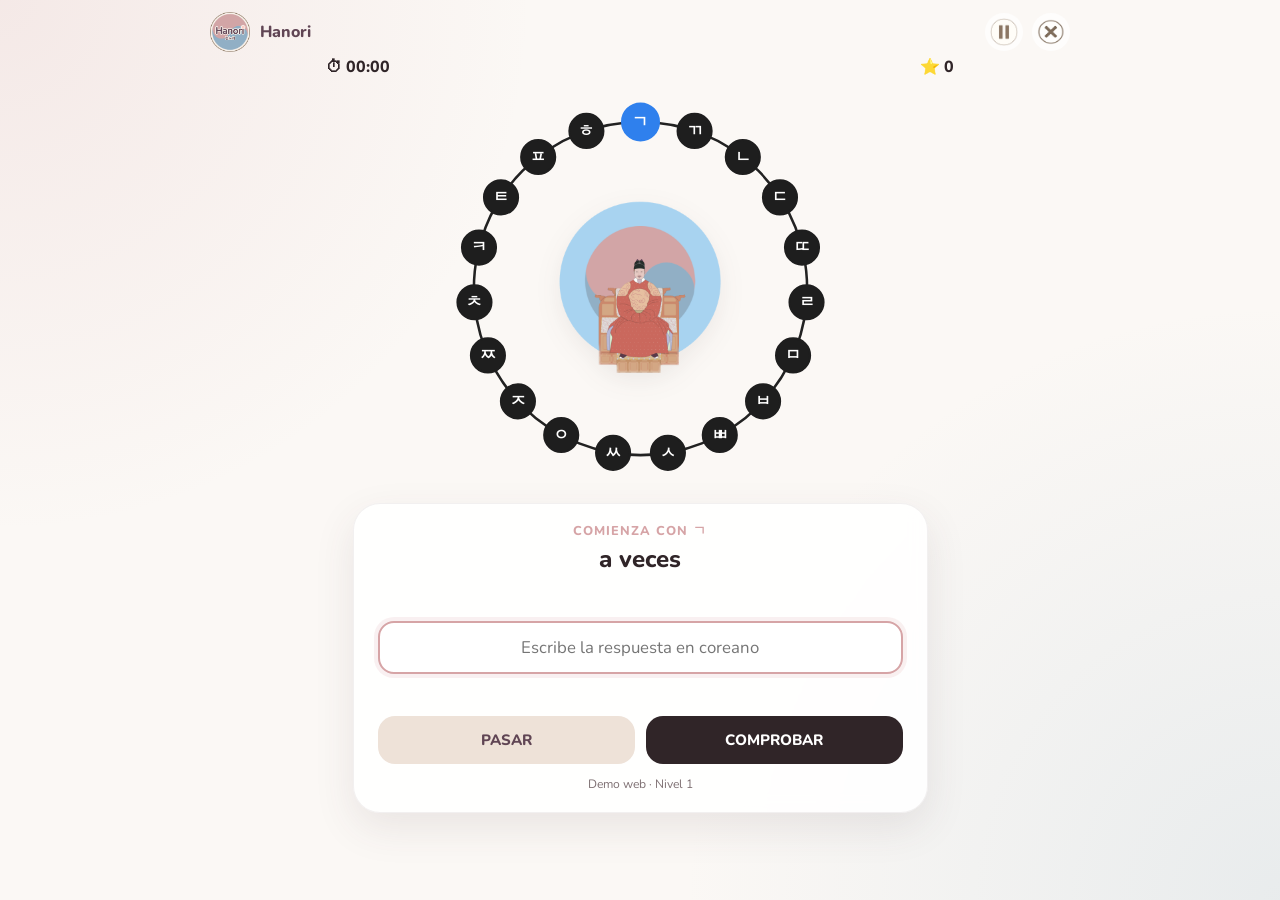
==== commit bc265a93: "Update demo.html" ====
--- a/demo.html
+++ b/demo.html
@@ -7,7 +7,7 @@
 
   <meta
     name="viewport"
-    content="width=device-width, initial-scale=1.0"
+    content="width=device-width, initial-scale=1.0, viewport-fit=cover"
   >
 
   <title>Hanori | Prueba el Rosco Hangul</title>
@@ -73,14 +73,14 @@
     }
 
 
-    html {
+    html,
+    body {
+      margin: 0;
       min-height: 100%;
     }
 
 
     body {
-
-      margin: 0;
 
       min-height: 100vh;
 
@@ -106,6 +106,8 @@
 
         var(--background);
 
+      overflow-x: hidden;
+
     }
 
 
@@ -150,8 +152,8 @@
       margin: 0 auto;
 
       padding:
-        14px
-        22px
+        12px
+        20px
         0;
 
       display: flex;
@@ -184,12 +186,12 @@
 
     .brand img {
 
-      width: 42px;
-      height: 42px;
+      width: 40px;
+      height: 40px;
 
       object-fit: cover;
 
-      border-radius: 13px;
+      border-radius: 12px;
 
     }
 
@@ -207,8 +209,8 @@
 
     .icon-button {
 
-      width: 39px;
-      height: 39px;
+      width: 38px;
+      height: 38px;
 
       padding: 5px;
 
@@ -222,7 +224,8 @@
 
       border-radius: 50%;
 
-      background: rgba(255,255,255,.72);
+      background:
+        rgba(255,255,255,.74);
 
       cursor: pointer;
 
@@ -268,15 +271,18 @@
       margin: 0 auto;
 
       padding:
-        6px
+        4px
         22px
-        30px;
+        28px;
 
       display: flex;
 
       flex-direction: column;
 
       align-items: center;
+
+      transition:
+        padding .2s ease;
 
     }
 
@@ -343,6 +349,10 @@
 
       justify-content: center;
 
+      transition:
+        width .2s ease,
+        margin .2s ease;
+
     }
 
 
@@ -386,44 +396,34 @@
 
 
     .rosco-circle.pending {
-
       fill: var(--pending);
       stroke: var(--pending);
-
     }
 
 
     .rosco-circle.current {
-
       fill: var(--current);
       stroke: var(--current);
 
       transform: scale(1.08);
-
     }
 
 
     .rosco-circle.correct {
-
       fill: var(--correct);
       stroke: var(--correct);
-
     }
 
 
     .rosco-circle.wrong {
-
       fill: var(--wrong);
       stroke: var(--wrong);
-
     }
 
 
     .rosco-circle.passed {
-
       fill: var(--passed);
       stroke: var(--passed);
-
     }
 
 
@@ -482,6 +482,9 @@
       justify-content: center;
 
       pointer-events: none;
+
+      transition:
+        width .2s ease;
 
     }
 
@@ -525,7 +528,7 @@
       text-align: center;
 
       background:
-        rgba(255,255,255,.88);
+        rgba(255,255,255,.90);
 
       border:
         1px solid
@@ -536,6 +539,10 @@
       box-shadow: var(--shadow);
 
       backdrop-filter: blur(8px);
+
+      transition:
+        padding .2s ease,
+        border-radius .2s ease;
 
     }
 
@@ -584,15 +591,18 @@
 
     .example-area {
 
-      min-height: 42px;
-
-      margin-top: 5px;
+      min-height: 40px;
+
+      margin-top: 4px;
 
       display: flex;
 
       justify-content: center;
 
       align-items: center;
+
+      transition:
+        min-height .2s ease;
 
     }
 
@@ -661,7 +671,8 @@
 
       transition:
         border .2s ease,
-        box-shadow .2s ease;
+        box-shadow .2s ease,
+        padding .2s ease;
 
     }
 
@@ -697,6 +708,9 @@
 
       font-weight: 800;
 
+      transition:
+        min-height .2s ease;
+
     }
 
 
@@ -750,7 +764,8 @@
 
       transition:
         transform .18s ease,
-        opacity .18s ease;
+        opacity .18s ease,
+        min-height .2s ease;
 
     }
 
@@ -1144,8 +1159,8 @@
       .topbar {
 
         padding:
-          13px
-          18px
+          12px
+          16px
           0;
 
       }
@@ -1156,9 +1171,9 @@
         max-width: 620px;
 
         padding:
-          5px
-          18px
-          30px;
+          4px
+          16px
+          28px;
 
       }
 
@@ -1167,7 +1182,7 @@
 
         width:
           min(
-            410px,
+            405px,
             86vw
           );
 
@@ -1175,9 +1190,7 @@
 
 
       .question-card {
-
         max-width: 540px;
-
       }
 
     }
@@ -1193,8 +1206,8 @@
       .topbar {
 
         padding:
-          11px
-          13px
+          10px
+          12px
           0;
 
       }
@@ -1207,16 +1220,16 @@
 
       .brand img {
 
-        width: 39px;
-        height: 39px;
+        width: 38px;
+        height: 38px;
 
       }
 
 
       .icon-button {
 
-        width: 37px;
-        height: 37px;
+        width: 36px;
+        height: 36px;
 
       }
 
@@ -1226,16 +1239,16 @@
         width: 100%;
 
         padding:
-          5px
-          13px
-          24px;
+          2px
+          12px
+          22px;
 
       }
 
 
       .game-header {
 
-        font-size: .92rem;
+        font-size: .9rem;
 
       }
 
@@ -1244,8 +1257,8 @@
 
         width:
           min(
-            390px,
-            94vw
+            370px,
+            92vw
           );
 
         margin-top: -3px;
@@ -1263,9 +1276,9 @@
         width: 100%;
 
         padding:
-          17px
-          15px
-          18px;
+          16px
+          14px
+          17px;
 
         border-radius: 23px;
 
@@ -1273,22 +1286,22 @@
 
 
       .initial-label {
-        font-size: .76rem;
+        font-size: .75rem;
       }
 
 
       .clue {
-        font-size: 1.22rem;
+        font-size: 1.2rem;
       }
 
 
       .example-area {
-        min-height: 38px;
+        min-height: 36px;
       }
 
 
       .example {
-        font-size: .88rem;
+        font-size: .86rem;
       }
 
 
@@ -1296,7 +1309,7 @@
 
         padding:
           12px
-          12px;
+          11px;
 
         font-size: 1rem;
 
@@ -1310,13 +1323,13 @@
 
       .game-button {
 
-        min-height: 47px;
+        min-height: 46px;
 
         padding:
           10px
           7px;
 
-        font-size: .87rem;
+        font-size: .86rem;
 
       }
 
@@ -1325,14 +1338,188 @@
 
 
     /* ===============================
-       CELULAR PEQUEÑO
+       TECLADO ABIERTO
     =============================== */
 
+    body.keyboard-open .topbar {
+
+      padding-top: 4px;
+
+    }
+
+
+    body.keyboard-open .brand img {
+
+      width: 32px;
+      height: 32px;
+
+    }
+
+
+    body.keyboard-open .icon-button {
+
+      width: 32px;
+      height: 32px;
+
+    }
+
+
+    body.keyboard-open .game-shell {
+
+      padding:
+        0
+        10px
+        8px;
+
+    }
+
+
+    body.keyboard-open .game-header {
+
+      font-size: .82rem;
+
+      margin-bottom: -3px;
+
+    }
+
+
+    body.keyboard-open .rosco-area {
+
+      width:
+        min(
+          250px,
+          64vw
+        );
+
+      margin:
+        -7px
+        auto
+        -7px;
+
+    }
+
+
+    body.keyboard-open .sejong-wrap {
+
+      width: 37%;
+
+    }
+
+
+    body.keyboard-open .question-card {
+
+      padding:
+        11px
+        12px
+        12px;
+
+      border-radius: 20px;
+
+    }
+
+
+    body.keyboard-open .initial-label {
+
+      font-size: .68rem;
+
+      margin-bottom: 1px;
+
+    }
+
+
+    body.keyboard-open .clue {
+
+      font-size: 1.05rem;
+
+    }
+
+
+    body.keyboard-open .example-area {
+
+      min-height: 22px;
+
+      margin-top: 1px;
+
+    }
+
+
+    body.keyboard-open .example {
+
+      font-size: .76rem;
+
+    }
+
+
+    body.keyboard-open .answer-form {
+
+      gap: 6px;
+
+      margin-top: 0;
+
+    }
+
+
+    body.keyboard-open .answer-input {
+
+      padding:
+        9px
+        10px;
+
+      font-size: .92rem;
+
+      border-radius: 14px;
+
+    }
+
+
+    body.keyboard-open .feedback {
+
+      min-height: 18px;
+
+      font-size: .8rem;
+
+    }
+
+
+    body.keyboard-open .game-buttons {
+
+      gap: 7px;
+
+    }
+
+
+    body.keyboard-open .game-button {
+
+      min-height: 40px;
+
+      padding:
+        8px
+        5px;
+
+      font-size: .8rem;
+
+      border-radius: 14px;
+
+    }
+
+
+    body.keyboard-open .demo-note {
+
+      display: none;
+
+    }
+
+
+
+    /* ===============================
+       CELULAR MUY PEQUEÑO
+    =============================== */
+
     @media (max-width: 370px) {
 
       .rosco-area {
 
-        width: 96vw;
+        width: 94vw;
 
       }
 
@@ -1345,83 +1532,32 @@
       }
 
 
-      .rosco-letter {
-
-        font-size: 17px;
-
-      }
-
-
-      .result-stats {
-
-        gap: 5px;
-
-      }
-
-    }
-
-
-
-    /* ===============================
-       PANTALLAS BAJAS
-       Ej. notebook con poca altura
-    =============================== */
-
-    @media
-    (min-width: 751px)
-    and (max-height: 800px) {
-
-      .topbar {
-        padding-top: 8px;
-      }
-
-
-      .game-shell {
-        padding-top: 0;
-      }
-
-
-      .rosco-area {
+      body.keyboard-open .rosco-area {
 
         width:
           min(
-            365px,
-            72vh
+            225px,
+            62vw
           );
 
       }
 
 
-      .question-card {
-
-        padding:
-          15px
-          22px
-          17px;
-
-      }
-
-
-      .example-area {
-
-        min-height: 34px;
-
-      }
-
-
-      .answer-input {
-
-        padding:
-          11px
-          15px;
-
-      }
-
-
-      .game-button {
-
-        min-height: 44px;
-
+      body.keyboard-open .game-buttons {
+
+        grid-template-columns:
+          1fr 1fr;
+
+      }
+
+
+      .rosco-letter {
+        font-size: 17px;
+      }
+
+
+      .result-stats {
+        gap: 5px;
       }
 
     }
@@ -1956,6 +2092,10 @@
 
 
 
+  /* ===============================
+     CSV
+  =============================== */
+
   function parseCSV(text) {
 
     const rows = [];
@@ -2229,6 +2369,10 @@
   }
 
 
+
+  /* ===============================
+     UTILIDADES
+  =============================== */
 
   function randomItem(array) {
 
@@ -2325,6 +2469,10 @@
 
 
 
+  /* ===============================
+     CREAR RONDA
+  =============================== */
+
   function createRound() {
 
     const availableConsonants =
@@ -2376,6 +2524,10 @@
   }
 
 
+
+  /* ===============================
+     ROSCO
+  =============================== */
 
   function drawRosco() {
 
@@ -2567,6 +2719,10 @@
 
 
 
+  /* ===============================
+     PREGUNTA
+  =============================== */
+
   function showCurrentWord() {
 
     if (!gameWords.length) {
@@ -2666,6 +2822,10 @@
   }
 
 
+
+  /* ===============================
+     SIGUIENTE
+  =============================== */
 
   function goNext() {
 
@@ -2766,6 +2926,10 @@
 
 
 
+  /* ===============================
+     COMPROBAR
+  =============================== */
+
   function checkAnswer() {
 
     if (
@@ -2902,6 +3066,10 @@
 
 
 
+  /* ===============================
+     PASAR
+  =============================== */
+
   function passWord() {
 
     if (
@@ -2938,6 +3106,10 @@
 
 
 
+  /* ===============================
+     TEMPORIZADOR
+  =============================== */
+
   function startTimer() {
 
     clearInterval(timerInterval);
@@ -2969,6 +3141,10 @@
   }
 
 
+
+  /* ===============================
+     PAUSA
+  =============================== */
 
   function pauseGame() {
 
@@ -3017,6 +3193,10 @@
   }
 
 
+
+  /* ===============================
+     FINAL
+  =============================== */
 
   function finishGame() {
 
@@ -3092,6 +3272,10 @@
 
 
 
+  /* ===============================
+     INICIAR / REINICIAR
+  =============================== */
+
   function startGame() {
 
     clearInterval(timerInterval);
@@ -3148,6 +3332,131 @@
   }
 
 
+
+  /* ===============================
+     DETECCIÓN DEL TECLADO MÓVIL
+  =============================== */
+
+  let initialViewportHeight =
+    window.innerHeight;
+
+
+  function updateKeyboardState() {
+
+    const currentHeight =
+      window.visualViewport
+        ?
+        window.visualViewport.height
+        :
+        window.innerHeight;
+
+
+    const lostHeight =
+      initialViewportHeight
+      -
+      currentHeight;
+
+
+    const keyboardLikelyOpen =
+      window.innerWidth <= 700
+      &&
+      lostHeight > 140;
+
+
+    document.body
+      .classList
+      .toggle(
+        "keyboard-open",
+        keyboardLikelyOpen
+      );
+
+  }
+
+
+  if (window.visualViewport) {
+
+    window.visualViewport
+      .addEventListener(
+        "resize",
+        updateKeyboardState
+      );
+
+
+    window.visualViewport
+      .addEventListener(
+        "scroll",
+        updateKeyboardState
+      );
+
+  }
+
+
+  window
+    .addEventListener(
+      "resize",
+      () => {
+
+        if (
+          !document.body
+            .classList
+            .contains("keyboard-open")
+        ) {
+
+          initialViewportHeight =
+            Math.max(
+              initialViewportHeight,
+              window.innerHeight
+            );
+
+        }
+
+
+        updateKeyboardState();
+
+      }
+    );
+
+
+  answerInput
+    .addEventListener(
+      "focus",
+      () => {
+
+        setTimeout(
+          updateKeyboardState,
+          250
+        );
+
+      }
+    );
+
+
+  answerInput
+    .addEventListener(
+      "blur",
+      () => {
+
+        setTimeout(
+          () => {
+
+            document.body
+              .classList
+              .remove(
+                "keyboard-open"
+              );
+
+          },
+          150
+        );
+
+      }
+    );
+
+
+
+  /* ===============================
+     EVENTOS
+  =============================== */
 
   answerForm
     .addEventListener(
@@ -3237,6 +3546,7 @@
     );
 
 
+
   loadWordBank();
 
 </script>
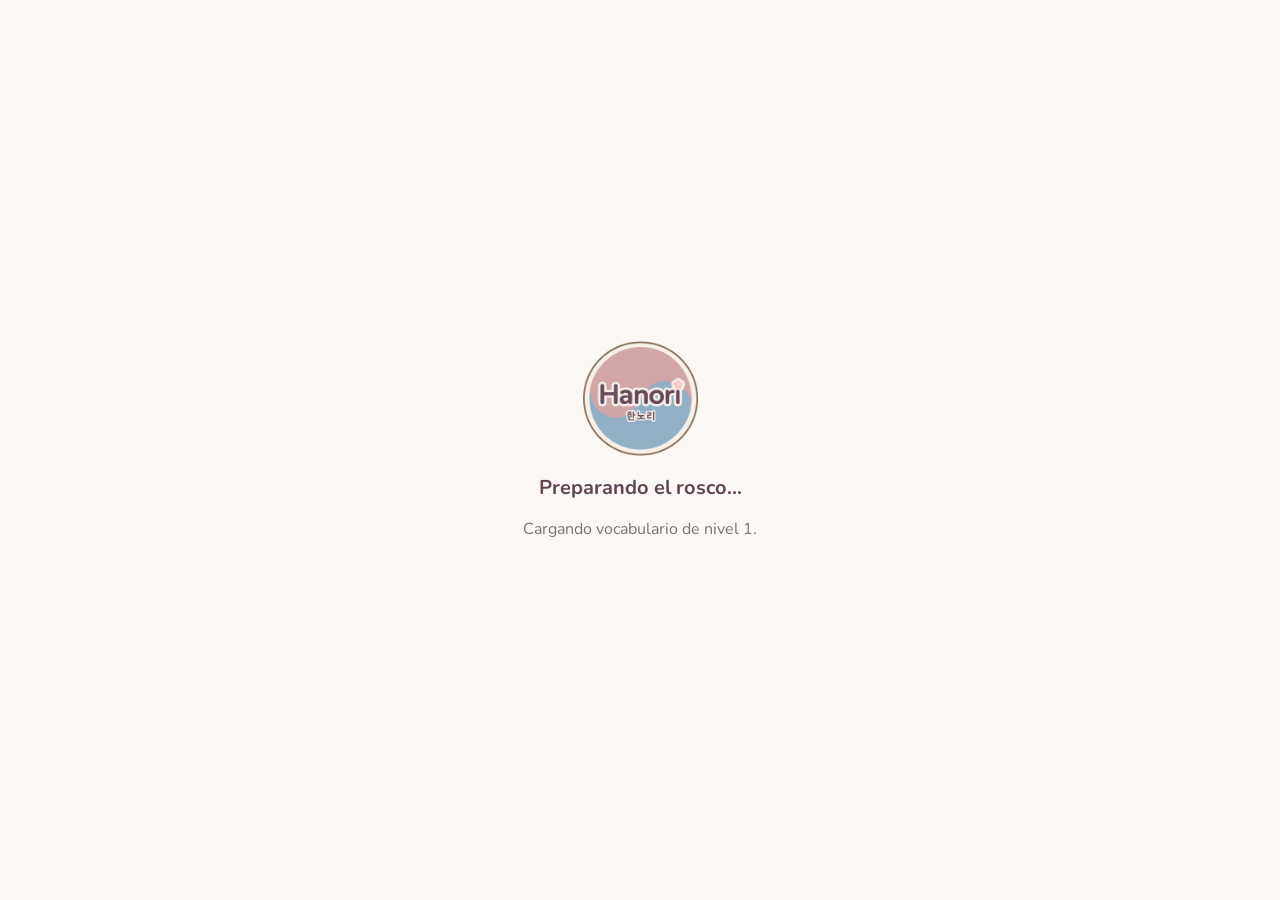
==== commit 9c6a1e34: "Update demo.html" ====
--- a/demo.html
+++ b/demo.html
@@ -2,6 +2,16 @@
 <html lang="es">
 
 <head>
+
+  <!-- Google tag (gtag.js) -->
+  <script async src="https://www.googletagmanager.com/gtag/js?id=G-G9PJM4JK36"></script>
+  <script>
+    window.dataLayer = window.dataLayer || [];
+    function gtag(){dataLayer.push(arguments);}
+    gtag('js', new Date());
+
+    gtag('config', 'G-G9PJM4JK36');
+  </script>
 
   <meta charset="UTF-8">
 
@@ -122,11 +132,6 @@
     }
 
 
-
-    /* ===============================
-       PÁGINA
-    =============================== */
-
     .demo-page {
 
       min-height: 100vh;
@@ -137,11 +142,6 @@
 
     }
 
-
-
-    /* ===============================
-       BARRA SUPERIOR
-    =============================== */
 
     .topbar {
 
@@ -229,19 +229,6 @@
 
       cursor: pointer;
 
-      transition:
-        transform .18s ease,
-        background .18s ease;
-
-    }
-
-
-    .icon-button:hover {
-
-      transform: translateY(-2px);
-
-      background: white;
-
     }
 
 
@@ -256,11 +243,6 @@
 
     }
 
-
-
-    /* ===============================
-       CONTENEDOR DEL JUEGO
-    =============================== */
 
     .game-shell {
 
@@ -281,16 +263,8 @@
 
       align-items: center;
 
-      transition:
-        padding .2s ease;
-
-    }
-
-
-
-    /* ===============================
-       TIEMPO Y PUNTOS
-    =============================== */
+    }
+
 
     .game-header {
 
@@ -314,17 +288,6 @@
 
     }
 
-
-    .timer,
-    .score {
-      white-space: nowrap;
-    }
-
-
-
-    /* ===============================
-       ROSCO
-    =============================== */
 
     .rosco-area {
 
@@ -453,11 +416,6 @@
     }
 
 
-
-    /* ===============================
-       REY SEJONG
-    =============================== */
-
     .sejong-wrap {
 
       position: absolute;
@@ -496,21 +454,8 @@
 
       object-fit: contain;
 
-      filter:
-        drop-shadow(
-          0
-          8px
-          12px
-          rgba(65,50,55,.08)
-        );
-
-    }
-
-
-
-    /* ===============================
-       TARJETA
-    =============================== */
+    }
+
 
     .question-card {
 
@@ -539,10 +484,6 @@
       box-shadow: var(--shadow);
 
       backdrop-filter: blur(8px);
-
-      transition:
-        padding .2s ease,
-        border-radius .2s ease;
 
     }
 
@@ -584,11 +525,6 @@
     }
 
 
-
-    /* ===============================
-       EJEMPLO
-    =============================== */
-
     .example-area {
 
       min-height: 40px;
@@ -600,9 +536,6 @@
       justify-content: center;
 
       align-items: center;
-
-      transition:
-        min-height .2s ease;
 
     }
 
@@ -624,11 +557,6 @@
       visibility: hidden;
     }
 
-
-
-    /* ===============================
-       RESPUESTA
-    =============================== */
 
     .answer-form {
 
@@ -669,11 +597,6 @@
 
       text-align: center;
 
-      transition:
-        border .2s ease,
-        box-shadow .2s ease,
-        padding .2s ease;
-
     }
 
 
@@ -688,16 +611,6 @@
     }
 
 
-    .answer-input:disabled {
-      opacity: .72;
-    }
-
-
-
-    /* ===============================
-       FEEDBACK
-    =============================== */
-
     .feedback {
 
       min-height: 23px;
@@ -707,9 +620,6 @@
       font-size: .94rem;
 
       font-weight: 800;
-
-      transition:
-        min-height .2s ease;
 
     }
 
@@ -723,11 +633,6 @@
       color: #a35f5f;
     }
 
-
-
-    /* ===============================
-       BOTONES
-    =============================== */
 
     .game-buttons {
 
@@ -762,21 +667,6 @@
 
       font-weight: 800;
 
-      transition:
-        transform .18s ease,
-        opacity .18s ease,
-        min-height .2s ease;
-
-    }
-
-
-    .game-button:hover {
-      transform: translateY(-2px);
-    }
-
-
-    .game-button:active {
-      transform: translateY(0);
     }
 
 
@@ -785,6 +675,1008 @@
       background: var(--cream-dark);
 
       color: var(--brown);
+
+    }
+
+
+    .check-button {
+
+      background: var(--brown-dark);
+
+      color: white;
+
+    }
+
+
+    .game-button:disabled {
+
+      cursor: default;
+
+      opacity: .5;
+
+    }
+
+
+    .demo-note {
+
+      margin:
+        12px
+        0
+        0;
+
+      text-align: center;
+
+      color: var(--muted);
+
+      font-size: .76rem;
+
+    }
+
+
+    .loading-screen {
+
+      position: fixed;
+
+      inset: 0;
+
+      z-index: 200;
+
+      display: flex;
+
+      flex-direction: column;
+
+      align-items: center;
+
+      justify-content: center;
+
+      padding: 30px;
+
+      text-align: center;
+
+      background: var(--background);
+
+    }
+
+
+    .loading-screen.hidden {
+      display: none;
+    }
+
+
+    .loading-logo {
+
+      width: 115px;
+
+      margin-bottom: 18px;
+
+      border-radius: 28px;
+
+    }
+
+
+    .loading-screen strong {
+
+      color: var(--brown);
+
+      font-size: 1.25rem;
+
+    }
+
+
+    .loading-screen p {
+
+      max-width: 420px;
+
+      color: var(--muted);
+
+      line-height: 1.6;
+
+    }
+
+
+    .loading-error {
+
+      color: #a35f5f !important;
+
+      font-weight: 700;
+
+    }
+
+
+    .modal {
+
+      position: fixed;
+
+      inset: 0;
+
+      z-index: 100;
+
+      padding: 22px;
+
+      display: none;
+
+      align-items: center;
+
+      justify-content: center;
+
+      background:
+        rgba(44,37,40,.38);
+
+      backdrop-filter: blur(4px);
+
+    }
+
+
+    .modal.visible {
+      display: flex;
+    }
+
+
+    .modal-card {
+
+      position: relative;
+
+      width:
+        min(
+          420px,
+          100%
+        );
+
+      padding:
+        30px
+        25px;
+
+      background:
+        rgba(255,255,255,.98);
+
+      border-radius: 28px;
+
+      box-shadow:
+        0 30px 80px
+        rgba(40,30,35,.25);
+
+      text-align: center;
+
+    }
+
+
+    .modal-close {
+
+      position: absolute;
+
+      top: 12px;
+      right: 12px;
+
+      width: 36px;
+      height: 36px;
+
+      padding: 4px;
+
+      border: 0;
+
+      border-radius: 50%;
+
+      background: transparent;
+
+      cursor: pointer;
+
+    }
+
+
+    .modal-close img {
+
+      width: 100%;
+      height: 100%;
+
+      object-fit: contain;
+
+    }
+
+
+    .modal-card h2 {
+
+      margin:
+        4px
+        0
+        10px;
+
+      color: var(--brown);
+
+      font-size: 1.65rem;
+
+    }
+
+
+    .modal-card p {
+
+      margin: 0;
+
+      color: var(--muted);
+
+      line-height: 1.6;
+
+    }
+
+
+    .modal-buttons {
+
+      margin-top: 22px;
+
+      display: flex;
+
+      flex-direction: column;
+
+      gap: 10px;
+
+    }
+
+
+    .modal-button {
+
+      width: 100%;
+
+      min-height: 48px;
+
+      padding:
+        12px
+        17px;
+
+      border: 0;
+
+      border-radius: 16px;
+
+      cursor: pointer;
+
+      font-size: .96rem;
+
+      font-weight: 800;
+
+    }
+
+
+    .modal-primary {
+
+      background: var(--brown-dark);
+
+      color: white;
+
+    }
+
+
+    .modal-secondary {
+
+      background: var(--cream-dark);
+
+      color: var(--brown);
+
+    }
+
+
+    .result-stats {
+
+      margin-top: 22px;
+
+      display: grid;
+
+      grid-template-columns:
+        repeat(
+          3,
+          1fr
+        );
+
+      gap: 8px;
+
+    }
+
+
+    .result-stat {
+
+      padding:
+        14px
+        6px;
+
+      background: var(--cream);
+
+      border-radius: 17px;
+
+    }
+
+
+    .result-number {
+
+      display: block;
+
+      color: var(--brown);
+
+      font-size: 1.6rem;
+
+      font-weight: 800;
+
+    }
+
+
+    .result-label {
+
+      display: block;
+
+      margin-top: 3px;
+
+      color: var(--muted);
+
+      font-size: .73rem;
+
+    }
+
+
+    .final-score {
+
+      margin-top: 18px;
+
+      color: var(--brown);
+
+      font-size: 1.04rem;
+
+      font-weight: 800;
+
+    }
+
+
+
+    @media (max-width: 520px) {
+
+      .topbar {
+
+        padding:
+          10px
+          12px
+          0;
+
+      }
+
+
+      .brand span {
+        display: none;
+      }
+
+
+      .brand img {
+
+        width: 38px;
+        height: 38px;
+
+      }
+
+
+      .game-shell {
+
+        width: 100%;
+
+        padding:
+          2px
+          12px
+          22px;
+
+      }
+
+
+      .game-header {
+        font-size: .9rem;
+      }
+
+
+      .rosco-area {
+
+        width:
+          min(
+            370px,
+            92vw
+          );
+
+      }
+
+
+      .question-card {
+
+        width: 100%;
+
+        padding:
+          16px
+          14px
+          17px;
+
+        border-radius: 23px;
+
+      }
+
+
+      .clue {
+        font-size: 1.2rem;
+      }
+
+
+      .answer-input {
+
+        padding:
+          12px
+          11px;
+
+        font-size: 1rem;
+
+      }
+
+
+      .game-button {
+
+        min-height: 46px;
+
+        padding:
+          10px
+          7px;
+
+        font-size: .86rem;
+
+      }
+
+    }
+
+
+
+    /* TECLADO ABIERTO */
+
+    body.keyboard-open .topbar {
+      padding-top: 4px;
+    }
+
+
+    body.keyboard-open .brand img {
+
+      width: 32px;
+      height: 32px;
+
+    }
+
+
+    body.keyboard-open .icon-button {
+
+      width: 32px;
+      height: 32px;
+
+    }
+
+
+    body.keyboard-open .game-shell {
+
+      padding:
+        0
+        10px
+        8px;
+
+    }
+
+
+    body.keyboard-open .game-header {
+
+      font-size: .82rem;
+
+      margin-bottom: -3px;
+
+    }
+
+
+    body.keyboard-open .rosco-area {
+
+      width:
+        min(
+          250px,
+          64vw
+        );
+
+      margin:
+        -7px
+        auto
+        -7px;
+
+    }
+
+
+    body.keyboard-open .sejong-wrap {
+      width: 37%;
+    }
+
+
+    body.keyboard-open .question-card {
+
+      padding:
+        11px
+        12px
+        12px;
+
+      border-radius: 20px;
+
+    }
+
+
+    body.keyboard-open .initial-label {
+
+      font-size: .68rem;
+
+      margin-bottom: 1px;
+
+    }
+
+
+    body.keyboard-open .clue {
+      font-size: 1.05rem;
+    }
+
+
+    body.keyboard-open .example-area {
+
+      min-height: 22px;
+
+      margin-top: 1px;
+
+    }
+
+
+    body.keyboard-open .example {
+      font-size: .76rem;
+    }
+
+
+    body.keyboard-open .answer-form {
+
+      gap: 6px;
+
+      margin-top: 0;
+
+    }
+
+
+    body.keyboard-open .answer-input {
+
+      padding:
+        9px
+        10px;
+
+      font-size: .92rem;
+
+      border-radius: 14px;
+
+    }
+
+
+    body.keyboard-open .feedback {
+
+      min-height: 18px;
+
+      font-size: .8rem;
+
+    }
+
+
+    body.keyboard-open .game-button {
+
+      min-height: 40px;
+
+      padding:
+        8px
+        5px;
+
+      font-size: .8rem;
+
+      border-radius: 14px;
+
+    }
+
+
+    body.keyboard-open .demo-note {
+      display: none;
+    }
+
+  </style>
+
+</head>
+
+
+<body>
+
+
+<div
+  class="loading-screen"
+  id="loadingScreen"
+>
+
+  <img
+    src="assets/hanori_logoapp.png"
+    alt="Hanori"
+    class="loading-logo"
+  >
+
+  <strong>
+    Preparando el rosco...
+  </strong>
+
+  <p id="loadingMessage">
+    Cargando vocabulario de nivel 1.
+  </p>
+
+</div>
+
+
+
+<div class="demo-page">
+
+
+  <header class="topbar">
+
+    <a
+      href="index.html"
+      class="brand"
+    >
+
+      <img
+        src="assets/hanori_logoapp.png"
+        alt="Hanori"
+      >
+
+      <span>
+        Hanori
+      </span>
+
+    </a>
+
+
+    <div class="top-actions">
+
+      <button
+        type="button"
+        class="icon-button"
+        id="pauseButton"
+      >
+
+        <img
+          src="assets/icon_pause.png"
+          alt="Pausar"
+        >
+
+      </button>
+
+
+      <button
+        type="button"
+        class="icon-button"
+        id="exitButton"
+      >
+
+        <img
+          src="assets/icon_exit.png"
+          alt="Salir"
+        >
+
+      </button>
+
+    </div>
+
+  </header>
+
+
+
+  <main class="game-shell">
+
+
+    <div class="game-header">
+
+      <div id="timer">
+        ⏱ 00:00
+      </div>
+
+      <div id="score">
+        ⭐ 0
+      </div>
+
+    </div>
+
+
+    <div class="rosco-area">
+
+      <svg
+        id="roscoSvg"
+        viewBox="0 0 500 500"
+      ></svg>
+
+      <div class="sejong-wrap">
+
+        <img
+          src="assets/rey_sejong.png"
+          alt="Rey Sejong"
+        >
+
+      </div>
+
+    </div>
+
+
+
+    <section class="question-card">
+
+      <div
+        class="initial-label"
+        id="initialLabel"
+      >
+        Comienza con
+      </div>
+
+      <h1
+        class="clue"
+        id="clue"
+      >
+        Cargando...
+      </h1>
+
+      <div class="example-area">
+
+        <p
+          class="example hidden"
+          id="example"
+        >
+          Ejemplo
+        </p>
+
+      </div>
+
+
+      <form
+        class="answer-form"
+        id="answerForm"
+      >
+
+        <input
+          type="text"
+          class="answer-input"
+          id="answerInput"
+          placeholder="Escribe la respuesta en coreano"
+          autocomplete="off"
+          autocapitalize="off"
+          spellcheck="false"
+        >
+
+        <div
+          class="feedback"
+          id="feedback"
+        ></div>
+
+
+        <div class="game-buttons">
+
+          <button
+            type="button"
+            class="game-button pass-button"
+            id="passButton"
+          >
+            PASAR
+          </button>
+
+          <button
+            type="submit"
+            class="game-button check-button"
+            id="checkButton"
+          >
+            COMPROBAR
+          </button>
+
+        </div>
+
+      </form>
+
+
+      <p class="demo-note">
+        Demo web · Nivel 1
+      </p>
+
+    </section>
+
+  </main>
+
+</div>
+
+
+
+<div
+  class="modal"
+  id="pauseModal"
+>
+
+  <div class="modal-card">
+
+    <button
+      type="button"
+      class="modal-close"
+      id="pauseCloseButton"
+    >
+
+      <img
+        src="assets/icon_exit.png"
+        alt="Cerrar"
+      >
+
+    </button>
+
+
+    <h2>
+      Partida pausada
+    </h2>
+
+    <p>
+      El tiempo se ha detenido.
+      Continúa cuando quieras.
+    </p>
+
+
+    <div class="modal-buttons">
+
+      <button
+        type="button"
+        class="modal-button modal-primary"
+        id="continueButton"
+      >
+        CONTINUAR
+      </button>
+
+      <button
+        type="button"
+        class="modal-button modal-secondary"
+        id="pauseExitButton"
+      >
+        VOLVER A HANORI
+      </button>
+
+    </div>
+
+  </div>
+
+</div>
+
+
+
+<div
+  class="modal"
+  id="resultModal"
+>
+
+  <div class="modal-card">
+
+    <h2>
+      ¡Partida terminada!
+    </h2>
+
+    <p>
+      Completaste el Rosco Hangul
+      de esta demo.
+    </p>
+
+
+    <div class="result-stats">
+
+      <div class="result-stat">
+
+        <span
+          class="result-number"
+          id="correctResult"
+        >
+          0
+        </span>
+
+        <span class="result-label">
+          Correctas
+        </span>
+
+      </div>
+
+
+      <div class="result-stat">
+
+        <span
+          class="result-number"
+          id="wrongResult"
+        >
+          0
+        </span>
+
+        <span class="result-label">
+          Incorrectas
+        </span>
+
+      </div>
+
+
+      <div class="result-stat">
+
+        <span
+          class="result-number"
+          id="passedResult"
+        >
+          0
+        </span>
+
+        <span class="result-label">
+          Pasadas
+        </span>
+
+      </div>
+
+    </div>
+
+
+    <div
+      class="final-score"
+      id="finalScore"
+    >
+      ⭐ 0 puntos
+    </div>
+
+
+    <div class="modal-buttons">
+
+      <button
+        type="button"
+        class="modal-button modal-primary"
+        id="restartButton"
+      >
+        JUGAR OTRA VEZ
+      </button>
+
+      <button
+        type="button"
+        class="modal-button modal-secondary"
+        id="resultExitButton"
+      >
+        VOLVER A HANORI
+      </button>
+
+    </div>
+
+  </div>
+
+</div>
+
+
+
+<script>
+
+const consonantOrder = [
+  "ㄱ","ㄲ","ㄴ","ㄷ","ㄸ",
+  "ㄹ","ㅁ","ㅂ","ㅃ","ㅅ",
+  "ㅆ","ㅇ","ㅈ","ㅉ","ㅊ",
+  "ㅋ","ㅌ","ㅍ","ㅎ"
+];
+
+
+let wordBank = [];
+let gameWords = [];
+let statuses = [];
+let passedBefore = [];
+
+let currentIndex = 0;
+let score = 0;
+let seconds = 0;
+let questionStartSeconds = 0;
+
+let timerInterval = null;
+
+let paused = false;
+let finished = false;
+let answerLocked = false;
+
+
+const loadingScreen =
+  document.getElementById("loadingScreen");
+
+const loadingMessage =
+  document.getElementById("loadingMessage");
+
+
+  ;
 
     }
 
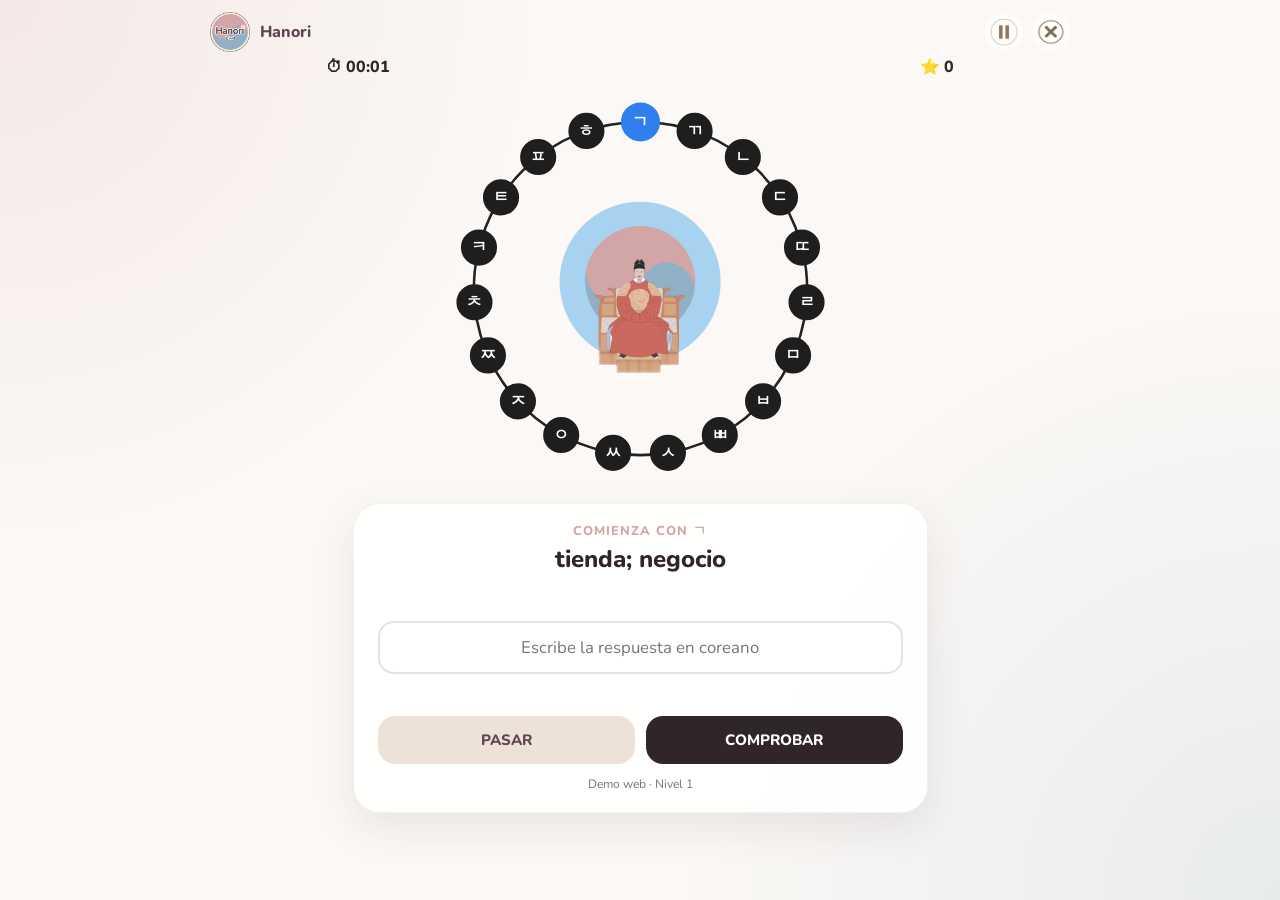
==== commit 18c01483: "Update demo.html" ====
--- a/demo.html
+++ b/demo.html
@@ -1675,1428 +1675,140 @@
 const loadingMessage =
   document.getElementById("loadingMessage");
 
-
-  ;
-
-    }
-
-
-    .check-button {
-
-      background: var(--brown-dark);
-
-      color: white;
-
-    }
-
-
-    .game-button:disabled {
-
-      cursor: default;
-
-      opacity: .5;
-
-      transform: none;
-
-    }
-
-
-
-    .demo-note {
-
-      margin:
-        12px
-        0
-        0;
-
-      text-align: center;
-
-      color: var(--muted);
-
-      font-size: .76rem;
-
-    }
-
-
-
-    /* ===============================
-       CARGA
-    =============================== */
-
-    .loading-screen {
-
-      position: fixed;
-
-      inset: 0;
-
-      z-index: 200;
-
-      display: flex;
-
-      flex-direction: column;
-
-      align-items: center;
-
-      justify-content: center;
-
-      padding: 30px;
-
-      text-align: center;
-
-      background: var(--background);
-
-    }
-
-
-    .loading-screen.hidden {
-      display: none;
-    }
-
-
-    .loading-logo {
-
-      width: 115px;
-
-      margin-bottom: 18px;
-
-      border-radius: 28px;
-
-    }
-
-
-    .loading-screen strong {
-
-      color: var(--brown);
-
-      font-size: 1.25rem;
-
-    }
-
-
-    .loading-screen p {
-
-      max-width: 420px;
-
-      color: var(--muted);
-
-      line-height: 1.6;
-
-    }
-
-
-    .loading-error {
-
-      color: #a35f5f !important;
-
-      font-weight: 700;
-
-    }
-
-
-
-    /* ===============================
-       MODALES
-    =============================== */
-
-    .modal {
-
-      position: fixed;
-
-      inset: 0;
-
-      z-index: 100;
-
-      padding: 22px;
-
-      display: none;
-
-      align-items: center;
-
-      justify-content: center;
-
-      background:
-        rgba(44,37,40,.38);
-
-      backdrop-filter: blur(4px);
-
-    }
-
-
-    .modal.visible {
-      display: flex;
-    }
-
-
-    .modal-card {
-
-      position: relative;
-
-      width:
-        min(
-          420px,
-          100%
-        );
-
-      padding:
-        30px
-        25px;
-
-      background:
-        rgba(255,255,255,.98);
-
-      border-radius: 28px;
-
-      box-shadow:
-        0 30px 80px
-        rgba(40,30,35,.25);
-
-      text-align: center;
-
-    }
-
-
-    .modal-close {
-
-      position: absolute;
-
-      top: 12px;
-      right: 12px;
-
-      width: 36px;
-      height: 36px;
-
-      padding: 4px;
-
-      border: 0;
-
-      border-radius: 50%;
-
-      background: transparent;
-
-      cursor: pointer;
-
-    }
-
-
-    .modal-close img {
-
-      width: 100%;
-      height: 100%;
-
-      object-fit: contain;
-
-    }
-
-
-    .modal-card h2 {
-
-      margin:
-        4px
-        0
-        10px;
-
-      color: var(--brown);
-
-      font-size: 1.65rem;
-
-    }
-
-
-    .modal-card p {
-
-      margin: 0;
-
-      color: var(--muted);
-
-      line-height: 1.6;
-
-    }
-
-
-    .modal-buttons {
-
-      margin-top: 22px;
-
-      display: flex;
-
-      flex-direction: column;
-
-      gap: 10px;
-
-    }
-
-
-    .modal-button {
-
-      width: 100%;
-
-      min-height: 48px;
-
-      padding:
-        12px
-        17px;
-
-      border: 0;
-
-      border-radius: 16px;
-
-      cursor: pointer;
-
-      font-size: .96rem;
-
-      font-weight: 800;
-
-    }
-
-
-    .modal-primary {
-
-      background: var(--brown-dark);
-
-      color: white;
-
-    }
-
-
-    .modal-secondary {
-
-      background: var(--cream-dark);
-
-      color: var(--brown);
-
-    }
-
-
-
-    /* ===============================
-       RESULTADOS
-    =============================== */
-
-    .result-stats {
-
-      margin-top: 22px;
-
-      display: grid;
-
-      grid-template-columns:
-        repeat(
-          3,
-          1fr
-        );
-
-      gap: 8px;
-
-    }
-
-
-    .result-stat {
-
-      padding:
-        14px
-        6px;
-
-      background: var(--cream);
-
-      border-radius: 17px;
-
-    }
-
-
-    .result-number {
-
-      display: block;
-
-      color: var(--brown);
-
-      font-size: 1.6rem;
-
-      font-weight: 800;
-
-    }
-
-
-    .result-label {
-
-      display: block;
-
-      margin-top: 3px;
-
-      color: var(--muted);
-
-      font-size: .73rem;
-
-    }
-
-
-    .final-score {
-
-      margin-top: 18px;
-
-      color: var(--brown);
-
-      font-size: 1.04rem;
-
-      font-weight: 800;
-
-    }
-
-
-
-    /* ===============================
-       TABLET
-    =============================== */
-
-    @media (max-width: 750px) {
-
-      .topbar {
-
-        padding:
-          12px
-          16px
-          0;
+const roscoSvg =
+  document.getElementById("roscoSvg");
+
+const timerElement =
+  document.getElementById("timer");
+
+const scoreElement =
+  document.getElementById("score");
+
+const initialLabel =
+  document.getElementById("initialLabel");
+
+const clueElement =
+  document.getElementById("clue");
+
+const exampleElement =
+  document.getElementById("example");
+
+const answerForm =
+  document.getElementById("answerForm");
+
+const answerInput =
+  document.getElementById("answerInput");
+
+const feedbackElement =
+  document.getElementById("feedback");
+
+const passButton =
+  document.getElementById("passButton");
+
+const checkButton =
+  document.getElementById("checkButton");
+
+const pauseButton =
+  document.getElementById("pauseButton");
+
+const exitButton =
+  document.getElementById("exitButton");
+
+const pauseModal =
+  document.getElementById("pauseModal");
+
+const continueButton =
+  document.getElementById("continueButton");
+
+const pauseCloseButton =
+  document.getElementById("pauseCloseButton");
+
+const pauseExitButton =
+  document.getElementById("pauseExitButton");
+
+const resultModal =
+  document.getElementById("resultModal");
+
+const restartButton =
+  document.getElementById("restartButton");
+
+const resultExitButton =
+  document.getElementById("resultExitButton");
+
+
+
+function parseCSV(text) {
+
+  const rows = [];
+
+  let row = [];
+  let field = "";
+  let insideQuotes = false;
+
+
+  for (
+    let i = 0;
+    i < text.length;
+    i++
+  ) {
+
+    const character =
+      text[i];
+
+
+    if (character === '"') {
+
+      if (
+        insideQuotes &&
+        text[i + 1] === '"'
+      ) {
+
+        field += '"';
+
+        i++;
 
       }
 
-
-      .game-shell {
-
-        max-width: 620px;
-
-        padding:
-          4px
-          16px
-          28px;
+      else {
+
+        insideQuotes =
+          !insideQuotes;
 
       }
 
-
-      .rosco-area {
-
-        width:
-          min(
-            405px,
-            86vw
-          );
-
+    }
+
+    else if (
+      character === "," &&
+      !insideQuotes
+    ) {
+
+      row.push(field);
+
+      field = "";
+
+    }
+
+    else if (
+      (
+        character === "\n" ||
+        character === "\r"
+      )
+      &&
+      !insideQuotes
+    ) {
+
+      if (
+        character === "\r" &&
+        text[i + 1] === "\n"
+      ) {
+        i++;
       }
 
 
-      .question-card {
-        max-width: 540px;
-      }
-
-    }
-
-
-
-    /* ===============================
-       CELULAR
-    =============================== */
-
-    @media (max-width: 520px) {
-
-      .topbar {
-
-        padding:
-          10px
-          12px
-          0;
-
-      }
-
-
-      .brand span {
-        display: none;
-      }
-
-
-      .brand img {
-
-        width: 38px;
-        height: 38px;
-
-      }
-
-
-      .icon-button {
-
-        width: 36px;
-        height: 36px;
-
-      }
-
-
-      .game-shell {
-
-        width: 100%;
-
-        padding:
-          2px
-          12px
-          22px;
-
-      }
-
-
-      .game-header {
-
-        font-size: .9rem;
-
-      }
-
-
-      .rosco-area {
-
-        width:
-          min(
-            370px,
-            92vw
-          );
-
-        margin-top: -3px;
-
-      }
-
-
-      .sejong-wrap {
-        width: 42%;
-      }
-
-
-      .question-card {
-
-        width: 100%;
-
-        padding:
-          16px
-          14px
-          17px;
-
-        border-radius: 23px;
-
-      }
-
-
-      .initial-label {
-        font-size: .75rem;
-      }
-
-
-      .clue {
-        font-size: 1.2rem;
-      }
-
-
-      .example-area {
-        min-height: 36px;
-      }
-
-
-      .example {
-        font-size: .86rem;
-      }
-
-
-      .answer-input {
-
-        padding:
-          12px
-          11px;
-
-        font-size: 1rem;
-
-      }
-
-
-      .game-buttons {
-        gap: 8px;
-      }
-
-
-      .game-button {
-
-        min-height: 46px;
-
-        padding:
-          10px
-          7px;
-
-        font-size: .86rem;
-
-      }
-
-    }
-
-
-
-    /* ===============================
-       TECLADO ABIERTO
-    =============================== */
-
-    body.keyboard-open .topbar {
-
-      padding-top: 4px;
-
-    }
-
-
-    body.keyboard-open .brand img {
-
-      width: 32px;
-      height: 32px;
-
-    }
-
-
-    body.keyboard-open .icon-button {
-
-      width: 32px;
-      height: 32px;
-
-    }
-
-
-    body.keyboard-open .game-shell {
-
-      padding:
-        0
-        10px
-        8px;
-
-    }
-
-
-    body.keyboard-open .game-header {
-
-      font-size: .82rem;
-
-      margin-bottom: -3px;
-
-    }
-
-
-    body.keyboard-open .rosco-area {
-
-      width:
-        min(
-          250px,
-          64vw
-        );
-
-      margin:
-        -7px
-        auto
-        -7px;
-
-    }
-
-
-    body.keyboard-open .sejong-wrap {
-
-      width: 37%;
-
-    }
-
-
-    body.keyboard-open .question-card {
-
-      padding:
-        11px
-        12px
-        12px;
-
-      border-radius: 20px;
-
-    }
-
-
-    body.keyboard-open .initial-label {
-
-      font-size: .68rem;
-
-      margin-bottom: 1px;
-
-    }
-
-
-    body.keyboard-open .clue {
-
-      font-size: 1.05rem;
-
-    }
-
-
-    body.keyboard-open .example-area {
-
-      min-height: 22px;
-
-      margin-top: 1px;
-
-    }
-
-
-    body.keyboard-open .example {
-
-      font-size: .76rem;
-
-    }
-
-
-    body.keyboard-open .answer-form {
-
-      gap: 6px;
-
-      margin-top: 0;
-
-    }
-
-
-    body.keyboard-open .answer-input {
-
-      padding:
-        9px
-        10px;
-
-      font-size: .92rem;
-
-      border-radius: 14px;
-
-    }
-
-
-    body.keyboard-open .feedback {
-
-      min-height: 18px;
-
-      font-size: .8rem;
-
-    }
-
-
-    body.keyboard-open .game-buttons {
-
-      gap: 7px;
-
-    }
-
-
-    body.keyboard-open .game-button {
-
-      min-height: 40px;
-
-      padding:
-        8px
-        5px;
-
-      font-size: .8rem;
-
-      border-radius: 14px;
-
-    }
-
-
-    body.keyboard-open .demo-note {
-
-      display: none;
-
-    }
-
-
-
-    /* ===============================
-       CELULAR MUY PEQUEÑO
-    =============================== */
-
-    @media (max-width: 370px) {
-
-      .rosco-area {
-
-        width: 94vw;
-
-      }
-
-
-      .game-buttons {
-
-        grid-template-columns:
-          1fr;
-
-      }
-
-
-      body.keyboard-open .rosco-area {
-
-        width:
-          min(
-            225px,
-            62vw
-          );
-
-      }
-
-
-      body.keyboard-open .game-buttons {
-
-        grid-template-columns:
-          1fr 1fr;
-
-      }
-
-
-      .rosco-letter {
-        font-size: 17px;
-      }
-
-
-      .result-stats {
-        gap: 5px;
-      }
-
-    }
-
-  </style>
-
-</head>
-
-
-
-<body>
-
-
-
-<div
-  class="loading-screen"
-  id="loadingScreen"
->
-
-  <img
-    src="assets/hanori_logoapp.png"
-    alt="Hanori"
-    class="loading-logo"
-  >
-
-  <strong>
-    Preparando el rosco...
-  </strong>
-
-  <p id="loadingMessage">
-    Cargando vocabulario de nivel 1.
-  </p>
-
-</div>
-
-
-
-<div class="demo-page">
-
-
-  <header class="topbar">
-
-
-    <a
-      href="index.html"
-      class="brand"
-      aria-label="Volver a Hanori"
-    >
-
-      <img
-        src="assets/hanori_logoapp.png"
-        alt="Hanori"
-      >
-
-      <span>
-        Hanori
-      </span>
-
-    </a>
-
-
-
-    <div class="top-actions">
-
-
-      <button
-        type="button"
-        class="icon-button"
-        id="pauseButton"
-        aria-label="Pausar partida"
-      >
-
-        <img
-          src="assets/icon_pause.png"
-          alt=""
-        >
-
-      </button>
-
-
-      <button
-        type="button"
-        class="icon-button"
-        id="exitButton"
-        aria-label="Salir de la demo"
-      >
-
-        <img
-          src="assets/icon_exit.png"
-          alt=""
-        >
-
-      </button>
-
-
-    </div>
-
-
-  </header>
-
-
-
-  <main class="game-shell">
-
-
-    <div class="game-header">
-
-
-      <div
-        class="timer"
-        id="timer"
-      >
-        ⏱ 00:00
-      </div>
-
-
-      <div
-        class="score"
-        id="score"
-      >
-        ⭐ 0
-      </div>
-
-
-    </div>
-
-
-
-    <div class="rosco-area">
-
-
-      <svg
-        id="roscoSvg"
-        viewBox="0 0 500 500"
-        role="img"
-        aria-label="Rosco de consonantes Hangul"
-      ></svg>
-
-
-      <div class="sejong-wrap">
-
-        <img
-          src="assets/rey_sejong.png"
-          alt="Representación del Rey Sejong"
-        >
-
-      </div>
-
-
-    </div>
-
-
-
-    <section class="question-card">
-
-
-      <div
-        class="initial-label"
-        id="initialLabel"
-      >
-        Comienza con
-      </div>
-
-
-      <h1
-        class="clue"
-        id="clue"
-      >
-        Cargando...
-      </h1>
-
-
-      <div class="example-area">
-
-        <p
-          class="example hidden"
-          id="example"
-        >
-          Ejemplo
-        </p>
-
-      </div>
-
-
-      <form
-        class="answer-form"
-        id="answerForm"
-      >
-
-
-        <input
-          type="text"
-          class="answer-input"
-          id="answerInput"
-          placeholder="Escribe la respuesta en coreano"
-          autocomplete="off"
-          autocapitalize="off"
-          spellcheck="false"
-        >
-
-
-        <div
-          class="feedback"
-          id="feedback"
-        ></div>
-
-
-        <div class="game-buttons">
-
-
-          <button
-            type="button"
-            class="game-button pass-button"
-            id="passButton"
-          >
-            PASAR
-          </button>
-
-
-          <button
-            type="submit"
-            class="game-button check-button"
-            id="checkButton"
-          >
-            COMPROBAR
-          </button>
-
-
-        </div>
-
-
-      </form>
-
-
-      <p class="demo-note">
-        Demo web · Nivel 1
-      </p>
-
-
-    </section>
-
-
-  </main>
-
-
-</div>
-
-
-
-<div
-  class="modal"
-  id="pauseModal"
->
-
-
-  <div class="modal-card">
-
-
-    <button
-      type="button"
-      class="modal-close"
-      id="pauseCloseButton"
-      aria-label="Continuar"
-    >
-
-      <img
-        src="assets/icon_exit.png"
-        alt=""
-      >
-
-    </button>
-
-
-    <h2>
-      Partida pausada
-    </h2>
-
-
-    <p>
-      El tiempo se ha detenido.
-      Continúa cuando quieras.
-    </p>
-
-
-    <div class="modal-buttons">
-
-
-      <button
-        type="button"
-        class="modal-button modal-primary"
-        id="continueButton"
-      >
-        CONTINUAR
-      </button>
-
-
-      <button
-        type="button"
-        class="modal-button modal-secondary"
-        id="pauseExitButton"
-      >
-        VOLVER A HANORI
-      </button>
-
-
-    </div>
-
-
-  </div>
-
-
-</div>
-
-
-
-<div
-  class="modal"
-  id="resultModal"
->
-
-
-  <div class="modal-card">
-
-
-    <h2>
-      ¡Partida terminada!
-    </h2>
-
-
-    <p>
-      Completaste el Rosco Hangul
-      de esta demo.
-    </p>
-
-
-    <div class="result-stats">
-
-
-      <div class="result-stat">
-
-        <span
-          class="result-number"
-          id="correctResult"
-        >
-          0
-        </span>
-
-        <span class="result-label">
-          Correctas
-        </span>
-
-      </div>
-
-
-      <div class="result-stat">
-
-        <span
-          class="result-number"
-          id="wrongResult"
-        >
-          0
-        </span>
-
-        <span class="result-label">
-          Incorrectas
-        </span>
-
-      </div>
-
-
-      <div class="result-stat">
-
-        <span
-          class="result-number"
-          id="passedResult"
-        >
-          0
-        </span>
-
-        <span class="result-label">
-          Pasadas
-        </span>
-
-      </div>
-
-
-    </div>
-
-
-    <div
-      class="final-score"
-      id="finalScore"
-    >
-      ⭐ 0 puntos
-    </div>
-
-
-    <div class="modal-buttons">
-
-
-      <button
-        type="button"
-        class="modal-button modal-primary"
-        id="restartButton"
-      >
-        JUGAR OTRA VEZ
-      </button>
-
-
-      <button
-        type="button"
-        class="modal-button modal-secondary"
-        id="resultExitButton"
-      >
-        VOLVER A HANORI
-      </button>
-
-
-    </div>
-
-
-  </div>
-
-
-</div>
-
-
-
-<script>
-
-  const consonantOrder = [
-
-    "ㄱ", "ㄲ", "ㄴ", "ㄷ", "ㄸ",
-    "ㄹ", "ㅁ", "ㅂ", "ㅃ", "ㅅ",
-    "ㅆ", "ㅇ", "ㅈ", "ㅉ", "ㅊ",
-    "ㅋ", "ㅌ", "ㅍ", "ㅎ"
-
-  ];
-
-
-  let wordBank = [];
-
-  let gameWords = [];
-
-  let statuses = [];
-
-  let passedBefore = [];
-
-  let currentIndex = 0;
-
-  let score = 0;
-
-  let seconds = 0;
-
-  let questionStartSeconds = 0;
-
-  let timerInterval = null;
-
-  let paused = false;
-
-  let finished = false;
-
-  let answerLocked = false;
-
-
-
-  const loadingScreen =
-    document.getElementById("loadingScreen");
-
-  const loadingMessage =
-    document.getElementById("loadingMessage");
-
-  const roscoSvg =
-    document.getElementById("roscoSvg");
-
-  const timerElement =
-    document.getElementById("timer");
-
-  const scoreElement =
-    document.getElementById("score");
-
-  const initialLabel =
-    document.getElementById("initialLabel");
-
-  const clueElement =
-    document.getElementById("clue");
-
-  const exampleElement =
-    document.getElementById("example");
-
-  const answerForm =
-    document.getElementById("answerForm");
-
-  const answerInput =
-    document.getElementById("answerInput");
-
-  const feedbackElement =
-    document.getElementById("feedback");
-
-  const passButton =
-    document.getElementById("passButton");
-
-  const checkButton =
-    document.getElementById("checkButton");
-
-  const pauseButton =
-    document.getElementById("pauseButton");
-
-  const exitButton =
-    document.getElementById("exitButton");
-
-  const pauseModal =
-    document.getElementById("pauseModal");
-
-  const continueButton =
-    document.getElementById("continueButton");
-
-  const pauseCloseButton =
-    document.getElementById("pauseCloseButton");
-
-  const pauseExitButton =
-    document.getElementById("pauseExitButton");
-
-  const resultModal =
-    document.getElementById("resultModal");
-
-  const restartButton =
-    document.getElementById("restartButton");
-
-  const resultExitButton =
-    document.getElementById("resultExitButton");
-
-
-
-  /* ===============================
-     CSV
-  =============================== */
-
-  function parseCSV(text) {
-
-    const rows = [];
-
-    let row = [];
-
-    let field = "";
-
-    let insideQuotes = false;
-
-
-    for (
-      let i = 0;
-      i < text.length;
-      i++
-    ) {
-
-      const character = text[i];
-
-
-      if (character === '"') {
-
-        if (
-          insideQuotes &&
-          text[i + 1] === '"'
-        ) {
-
-          field += '"';
-
-          i++;
-
-        }
-
-        else {
-
-          insideQuotes =
-            !insideQuotes;
-
-        }
-
-      }
-
-
-      else if (
-        character === "," &&
-        !insideQuotes
-      ) {
-
-        row.push(field);
-
-        field = "";
-
-      }
-
-
-      else if (
-        (
-          character === "\n" ||
-          character === "\r"
-        )
-        &&
-        !insideQuotes
-      ) {
-
-        if (
-          character === "\r" &&
-          text[i + 1] === "\n"
-        ) {
-          i++;
-        }
-
-
-        row.push(field);
-
-        field = "";
-
-
-        if (
-          row.some(
-            value =>
-              value.trim() !== ""
-          )
-        ) {
-
-          rows.push(row);
-
-        }
-
-
-        row = [];
-
-      }
-
-
-      else {
-
-        field += character;
-
-      }
-
-    }
-
-
-    if (
-      field.length > 0 ||
-      row.length > 0
-    ) {
-
       row.push(field);
+
+      field = "";
 
 
       if (
@@ -3110,619 +1822,637 @@
 
       }
 
-    }
-
-
-    if (!rows.length) {
-      return [];
-    }
-
-
-    rows[0][0] =
-      rows[0][0]
-        .replace(
-          /^\uFEFF/,
-          ""
+
+      row = [];
+
+    }
+
+    else {
+
+      field += character;
+
+    }
+
+  }
+
+
+  if (
+    field.length > 0 ||
+    row.length > 0
+  ) {
+
+    row.push(field);
+
+
+    if (
+      row.some(
+        value =>
+          value.trim() !== ""
+      )
+    ) {
+
+      rows.push(row);
+
+    }
+
+  }
+
+
+  if (!rows.length) {
+    return [];
+  }
+
+
+  rows[0][0] =
+    rows[0][0]
+      .replace(
+        /^\uFEFF/,
+        ""
+      );
+
+
+  const headers =
+    rows[0].map(
+      header =>
+        header
+          .trim()
+          .toLowerCase()
+    );
+
+
+  return rows
+    .slice(1)
+    .map(
+      values => {
+
+        const object = {};
+
+
+        headers.forEach(
+          (header, index) => {
+
+            object[header] =
+              (
+                values[index] ??
+                ""
+              )
+              .trim();
+
+          }
         );
 
 
-    const headers =
-      rows[0].map(
-        header =>
-          header
-            .trim()
-            .toLowerCase()
-      );
-
-
-    return rows
-      .slice(1)
-      .map(
-        values => {
-
-          const object = {};
-
-
-          headers.forEach(
-            (header, index) => {
-
-              object[header] =
-                (
-                  values[index] ??
-                  ""
-                )
-                .trim();
-
-            }
-          );
-
-
-          return object;
-
+        return object;
+
+      }
+    );
+
+}
+
+
+
+async function loadWordBank() {
+
+  try {
+
+    const response =
+      await fetch(
+        "data/level1.csv",
+        {
+          cache: "no-store"
         }
       );
 
+
+    if (!response.ok) {
+
+      throw new Error(
+        "No se pudo cargar data/level1.csv"
+      );
+
+    }
+
+
+    const csvText =
+      await response.text();
+
+
+    const parsed =
+      parseCSV(csvText);
+
+
+    const validRows =
+      parsed.filter(
+        word =>
+          word.initial &&
+          word.answer &&
+          word.clue
+      );
+
+
+    wordBank =
+      validRows.filter(
+        word => {
+
+          if (!word.level) {
+            return true;
+          }
+
+          return (
+            String(word.level)
+            ===
+            "1"
+          );
+
+        }
+      );
+
+
+    if (!wordBank.length) {
+
+      throw new Error(
+        "No hay palabras de nivel 1."
+      );
+
+    }
+
+
+    loadingScreen
+      .classList
+      .add("hidden");
+
+
+    startGame();
+
   }
 
-
-
-  async function loadWordBank() {
-
-    try {
-
-      const response =
-        await fetch(
-          "data/level1.csv",
-          {
-            cache: "no-store"
-          }
+  catch (error) {
+
+    console.error(error);
+
+
+    loadingMessage.textContent =
+      "No pude cargar el banco de palabras. Comprueba que exista data/level1.csv.";
+
+
+    loadingMessage
+      .classList
+      .add("loading-error");
+
+  }
+
+}
+
+
+
+function randomItem(array) {
+
+  return array[
+    Math.floor(
+      Math.random() *
+      array.length
+    )
+  ];
+
+}
+
+
+
+function formatTime(totalSeconds) {
+
+  const minutes =
+    Math.floor(
+      totalSeconds / 60
+    );
+
+
+  const remainingSeconds =
+    totalSeconds % 60;
+
+
+  return (
+    String(minutes)
+      .padStart(2, "0")
+    +
+    ":"
+    +
+    String(remainingSeconds)
+      .padStart(2, "0")
+  );
+
+}
+
+
+
+function calculatePoints(
+  timeUsed,
+  wasPassed
+) {
+
+  let basePoints;
+
+
+  if (timeUsed <= 5) {
+
+    basePoints = 10;
+
+  }
+
+  else if (timeUsed <= 10) {
+
+    basePoints = 8;
+
+  }
+
+  else if (timeUsed <= 20) {
+
+    basePoints = 6;
+
+  }
+
+  else {
+
+    basePoints = 4;
+
+  }
+
+
+  return wasPassed
+    ?
+    Math.max(
+      2,
+      Math.floor(
+        basePoints / 2
+      )
+    )
+    :
+    basePoints;
+
+}
+
+
+
+function createRound() {
+
+  const availableConsonants =
+    consonantOrder.filter(
+      initial =>
+        wordBank.some(
+          word =>
+            word.initial === initial
+        )
+    );
+
+
+  gameWords =
+    availableConsonants.map(
+      initial => {
+
+        const candidates =
+          wordBank.filter(
+            word =>
+              word.initial === initial
+          );
+
+
+        return randomItem(
+          candidates
         );
 
-
-      if (!response.ok) {
-
-        throw new Error(
-          "No se pudo cargar data/level1.csv"
+      }
+    );
+
+
+  statuses =
+    gameWords.map(
+      () => "pending"
+    );
+
+
+  passedBefore =
+    gameWords.map(
+      () => false
+    );
+
+
+  if (statuses.length) {
+
+    statuses[0] =
+      "current";
+
+  }
+
+}
+
+
+
+function drawRosco() {
+
+  roscoSvg.innerHTML =
+    "";
+
+
+  const total =
+    gameWords.length;
+
+
+  if (!total) {
+    return;
+  }
+
+
+  const centerX = 250;
+  const centerY = 250;
+
+  const radius = 196;
+
+
+  let circleRadius = 20;
+
+
+  if (total <= 8) {
+    circleRadius = 24;
+  }
+
+
+  if (total <= 5) {
+    circleRadius = 27;
+  }
+
+
+  const ring =
+    document.createElementNS(
+      "http://www.w3.org/2000/svg",
+      "circle"
+    );
+
+
+  ring.setAttribute(
+    "cx",
+    centerX
+  );
+
+
+  ring.setAttribute(
+    "cy",
+    centerY
+  );
+
+
+  ring.setAttribute(
+    "r",
+    radius
+  );
+
+
+  ring.setAttribute(
+    "class",
+    "rosco-ring"
+  );
+
+
+  roscoSvg.appendChild(
+    ring
+  );
+
+
+  gameWords.forEach(
+    (word, index) => {
+
+      const angle =
+        -Math.PI / 2
+        +
+        (
+          index *
+          (
+            Math.PI * 2 /
+            total
+          )
         );
 
-      }
-
-
-      const csvText =
-        await response.text();
-
-
-      const parsed =
-        parseCSV(csvText);
-
-
-      const validRows =
-        parsed.filter(
-          word =>
-            word.initial &&
-            word.answer &&
-            word.clue
+
+      const x =
+        centerX +
+        Math.cos(angle) *
+        radius;
+
+
+      const y =
+        centerY +
+        Math.sin(angle) *
+        radius;
+
+
+      const circle =
+        document.createElementNS(
+          "http://www.w3.org/2000/svg",
+          "circle"
         );
 
 
-      wordBank =
-        validRows.filter(
-          word => {
-
-            if (!word.level) {
-              return true;
-            }
-
-
-            return (
-              String(word.level)
-              ===
-              "1"
-            );
-
-          }
+      circle.setAttribute(
+        "cx",
+        x
+      );
+
+
+      circle.setAttribute(
+        "cy",
+        y
+      );
+
+
+      circle.setAttribute(
+        "r",
+        circleRadius
+      );
+
+
+      circle.setAttribute(
+        "class",
+        "rosco-circle "
+        +
+        statuses[index]
+      );
+
+
+      const text =
+        document.createElementNS(
+          "http://www.w3.org/2000/svg",
+          "text"
         );
 
 
-      if (!wordBank.length) {
-
-        throw new Error(
-          "No hay palabras de nivel 1."
-        );
-
-      }
-
-
-      loadingScreen
-        .classList
-        .add("hidden");
-
-
-      startGame();
-
-    }
-
-
-    catch (error) {
-
-      console.error(error);
-
-
-      loadingMessage.textContent =
-        "No pude cargar el banco de palabras. Comprueba que exista data/level1.csv y que tenga las columnas initial, answer, clue, category, level y example.";
-
-
-      loadingMessage
-        .classList
-        .add("loading-error");
-
-    }
-
-  }
-
-
-
-  /* ===============================
-     UTILIDADES
-  =============================== */
-
-  function randomItem(array) {
-
-    if (!array.length) {
-      return null;
-    }
-
-
-    return array[
-      Math.floor(
-        Math.random() *
-        array.length
-      )
-    ];
-
-  }
-
-
-
-  function formatTime(totalSeconds) {
-
-    const minutes =
-      Math.floor(
-        totalSeconds / 60
+      text.setAttribute(
+        "x",
+        x
       );
 
 
-    const remainingSeconds =
-      totalSeconds % 60;
-
-
-    return (
-      String(minutes)
-        .padStart(2, "0")
-      +
-      ":"
-      +
-      String(remainingSeconds)
-        .padStart(2, "0")
-    );
-
-  }
-
-
-
-  function calculatePoints(
-    timeUsed,
-    wasPassed
-  ) {
-
-    let basePoints;
-
-
-    if (timeUsed <= 5) {
-
-      basePoints = 10;
-
-    }
-
-    else if (timeUsed <= 10) {
-
-      basePoints = 8;
-
-    }
-
-    else if (timeUsed <= 20) {
-
-      basePoints = 6;
-
-    }
-
-    else {
-
-      basePoints = 4;
-
-    }
-
-
-    if (wasPassed) {
-
-      return Math.max(
-        2,
-        Math.floor(
-          basePoints / 2
+      text.setAttribute(
+        "y",
+        y + 1
+      );
+
+
+      text.setAttribute(
+        "class",
+        "rosco-letter "
+        +
+        (
+          statuses[index] === "passed"
+            ?
+            "passed"
+            :
+            ""
         )
       );
 
-    }
-
-
-    return basePoints;
-
+
+      text.textContent =
+        word.initial;
+
+
+      roscoSvg.appendChild(
+        circle
+      );
+
+
+      roscoSvg.appendChild(
+        text
+      );
+
+    }
+  );
+
+}
+
+
+
+function showCurrentWord() {
+
+  if (!gameWords.length) {
+    return;
   }
 
 
-
-  /* ===============================
-     CREAR RONDA
-  =============================== */
-
-  function createRound() {
-
-    const availableConsonants =
-      consonantOrder.filter(
-        initial =>
-          wordBank.some(
-            word =>
-              word.initial === initial
-          )
-      );
-
-
-    gameWords =
-      availableConsonants.map(
-        initial => {
-
-          const candidates =
-            wordBank.filter(
-              word =>
-                word.initial === initial
-            );
-
-
-          return randomItem(candidates);
-
-        }
-      );
-
-
-    statuses =
-      gameWords.map(
-        () => "pending"
-      );
-
-
-    passedBefore =
-      gameWords.map(
-        () => false
-      );
-
-
-    if (statuses.length) {
-
-      statuses[0] =
-        "current";
-
-    }
+  answerLocked = false;
+
+
+  const currentWord =
+    gameWords[currentIndex];
+
+
+  initialLabel.textContent =
+    "Comienza con "
+    +
+    currentWord.initial;
+
+
+  clueElement.textContent =
+    currentWord.clue;
+
+
+  const shouldShowExample =
+    passedBefore[currentIndex]
+    &&
+    currentWord.example;
+
+
+  if (shouldShowExample) {
+
+    exampleElement.textContent =
+      "💡 "
+      +
+      currentWord.example;
+
+
+    exampleElement
+      .classList
+      .remove("hidden");
 
   }
 
-
-
-  /* ===============================
-     ROSCO
-  =============================== */
-
-  function drawRosco() {
-
-    roscoSvg.innerHTML = "";
-
-
-    const total =
+  else {
+
+    exampleElement.textContent =
+      "Ejemplo";
+
+
+    exampleElement
+      .classList
+      .add("hidden");
+
+  }
+
+
+  feedbackElement.textContent =
+    "";
+
+
+  feedbackElement.className =
+    "feedback";
+
+
+  answerInput.value =
+    "";
+
+
+  answerInput.disabled =
+    false;
+
+
+  passButton.disabled =
+    false;
+
+
+  checkButton.disabled =
+    false;
+
+
+  drawRosco();
+
+}
+
+
+
+function goNext() {
+
+  let nextIndex = null;
+
+
+  for (
+    let offset = 1;
+    offset <= gameWords.length;
+    offset++
+  ) {
+
+    const candidate =
+      (
+        currentIndex +
+        offset
+      )
+      %
       gameWords.length;
 
 
-    if (!total) {
-      return;
-    }
-
-
-    const centerX = 250;
-    const centerY = 250;
-
-    const radius = 196;
-
-
-    let circleRadius = 20;
-
-
-    if (total <= 8) {
-      circleRadius = 24;
-    }
-
-
-    if (total <= 5) {
-      circleRadius = 27;
-    }
-
-
-
-    const ring =
-      document.createElementNS(
-        "http://www.w3.org/2000/svg",
-        "circle"
-      );
-
-
-    ring.setAttribute(
-      "cx",
-      centerX
-    );
-
-
-    ring.setAttribute(
-      "cy",
-      centerY
-    );
-
-
-    ring.setAttribute(
-      "r",
-      radius
-    );
-
-
-    ring.setAttribute(
-      "class",
-      "rosco-ring"
-    );
-
-
-    roscoSvg.appendChild(ring);
-
-
-
-    gameWords.forEach(
-      (word, index) => {
-
-        const angle =
-          -Math.PI / 2
-          +
-          (
-            index *
-            (
-              Math.PI * 2 /
-              total
-            )
-          );
-
-
-        const x =
-          centerX +
-          Math.cos(angle) *
-          radius;
-
-
-        const y =
-          centerY +
-          Math.sin(angle) *
-          radius;
-
-
-
-        const group =
-          document.createElementNS(
-            "http://www.w3.org/2000/svg",
-            "g"
-          );
-
-
-        const circle =
-          document.createElementNS(
-            "http://www.w3.org/2000/svg",
-            "circle"
-          );
-
-
-        circle.setAttribute(
-          "cx",
-          x
-        );
-
-
-        circle.setAttribute(
-          "cy",
-          y
-        );
-
-
-        circle.setAttribute(
-          "r",
-          circleRadius
-        );
-
-
-        circle.setAttribute(
-          "class",
-          "rosco-circle "
-          +
-          statuses[index]
-        );
-
-
-
-        const text =
-          document.createElementNS(
-            "http://www.w3.org/2000/svg",
-            "text"
-          );
-
-
-        text.setAttribute(
-          "x",
-          x
-        );
-
-
-        text.setAttribute(
-          "y",
-          y + 1
-        );
-
-
-        text.setAttribute(
-          "class",
-          "rosco-letter "
-          +
-          (
-            statuses[index]
-            ===
-            "passed"
-              ?
-              "passed"
-              :
-              ""
-          )
-        );
-
-
-        text.textContent =
-          word.initial;
-
-
-        group.appendChild(circle);
-
-        group.appendChild(text);
-
-        roscoSvg.appendChild(group);
-
-      }
-    );
+    if (
+      statuses[candidate]
+      ===
+      "pending"
+    ) {
+
+      nextIndex =
+        candidate;
+
+      break;
+
+    }
 
   }
 
 
-
-  /* ===============================
-     PREGUNTA
-  =============================== */
-
-  function showCurrentWord() {
-
-    if (!gameWords.length) {
-      return;
-    }
-
-
-    answerLocked = false;
-
-
-    const currentWord =
-      gameWords[currentIndex];
-
-
-    initialLabel.textContent =
-      "Comienza con "
-      +
-      currentWord.initial;
-
-
-    clueElement.textContent =
-      currentWord.clue;
-
-
-    const shouldShowExample =
-      passedBefore[currentIndex]
-      &&
-      currentWord.example;
-
-
-    if (shouldShowExample) {
-
-      exampleElement.textContent =
-        "💡 "
-        +
-        currentWord.example;
-
-
-      exampleElement
-        .classList
-        .remove("hidden");
-
-    }
-
-    else {
-
-      exampleElement.textContent =
-        "Ejemplo";
-
-
-      exampleElement
-        .classList
-        .add("hidden");
-
-    }
-
-
-    feedbackElement.textContent =
-      "";
-
-
-    feedbackElement.className =
-      "feedback";
-
-
-    answerInput.value =
-      "";
-
-
-    answerInput.disabled =
-      false;
-
-
-    passButton.disabled =
-      false;
-
-
-    checkButton.disabled =
-      false;
-
-
-    drawRosco();
-
-
-    if (
-      window.innerWidth > 700
-    ) {
-
-      setTimeout(
-        () =>
-          answerInput.focus(),
-        100
-      );
-
-    }
-
-  }
-
-
-
-  /* ===============================
-     SIGUIENTE
-  =============================== */
-
-  function goNext() {
-
-    let nextIndex = null;
-
+  if (nextIndex === null) {
 
     for (
       let offset = 1;
@@ -3742,7 +2472,7 @@
       if (
         statuses[candidate]
         ===
-        "pending"
+        "passed"
       ) {
 
         nextIndex =
@@ -3754,236 +2484,132 @@
 
     }
 
-
-
-    if (nextIndex === null) {
-
-      for (
-        let offset = 1;
-        offset <= gameWords.length;
-        offset++
-      ) {
-
-        const candidate =
-          (
-            currentIndex +
-            offset
-          )
-          %
-          gameWords.length;
-
-
-        if (
-          statuses[candidate]
-          ===
-          "passed"
-        ) {
-
-          nextIndex =
-            candidate;
-
-          break;
-
-        }
-
-      }
-
-    }
-
-
-    if (nextIndex === null) {
-
-      finishGame();
-
-      return;
-
-    }
-
-
-    currentIndex =
-      nextIndex;
+  }
+
+
+  if (nextIndex === null) {
+
+    finishGame();
+
+    return;
+
+  }
+
+
+  currentIndex =
+    nextIndex;
+
+
+  statuses[currentIndex] =
+    "current";
+
+
+  questionStartSeconds =
+    seconds;
+
+
+  showCurrentWord();
+
+}
+
+
+
+function checkAnswer() {
+
+  if (
+    paused ||
+    finished ||
+    answerLocked
+  ) {
+
+    return;
+
+  }
+
+
+  const currentWord =
+    gameWords[currentIndex];
+
+
+  const userAnswer =
+    answerInput
+      .value
+      .trim()
+      .normalize("NFC");
+
+
+  if (!userAnswer) {
+
+    answerInput.focus();
+
+    return;
+
+  }
+
+
+  const correctAnswer =
+    currentWord.answer
+      .trim()
+      .normalize("NFC");
+
+
+  answerLocked = true;
+
+  passButton.disabled = true;
+  checkButton.disabled = true;
+
+
+  const isCorrect =
+    userAnswer
+    ===
+    correctAnswer;
+
+
+  const wasPassed =
+    passedBefore[currentIndex];
+
+
+  if (isCorrect) {
+
+    const timeUsed =
+      seconds -
+      questionStartSeconds;
+
+
+    const earnedPoints =
+      calculatePoints(
+        timeUsed,
+        wasPassed
+      );
+
+
+    score += earnedPoints;
 
 
     statuses[currentIndex] =
-      "current";
-
-
-    questionStartSeconds =
-      seconds;
-
-
-    showCurrentWord();
-
-  }
-
-
-
-  /* ===============================
-     COMPROBAR
-  =============================== */
-
-  function checkAnswer() {
-
-    if (
-      paused ||
-      finished ||
-      answerLocked
-    ) {
-
-      return;
-
-    }
-
-
-    const currentWord =
-      gameWords[currentIndex];
-
-
-    const userAnswer =
-      answerInput
-        .value
-        .trim();
-
-
-    if (!userAnswer) {
-
-      answerInput.focus();
-
-      return;
-
-    }
-
-
-    answerLocked = true;
-
-    passButton.disabled = true;
-
-    checkButton.disabled = true;
-
-
-    const isCorrect =
-      userAnswer
-      ===
-      currentWord.answer.trim();
-
-
-    const wasPassed =
-      passedBefore[currentIndex];
-
-
-    if (isCorrect) {
-
-      const timeUsed =
-        seconds -
-        questionStartSeconds;
-
-
-      const earnedPoints =
-        calculatePoints(
-          timeUsed,
-          wasPassed
-        );
-
-
-      score += earnedPoints;
-
-
-      statuses[currentIndex] =
-        "correct";
-
-
-      feedbackElement.textContent =
-        "O  ¡Correcto!  +"
-        +
-        earnedPoints
-        +
-        " puntos";
-
-
-      feedbackElement.className =
-        "feedback correct";
-
-
-      scoreElement.textContent =
-        "⭐ "
-        +
-        score;
-
-
-      answerInput.disabled =
-        true;
-
-
-      drawRosco();
-
-
-      setTimeout(
-        goNext,
-        700
-      );
-
-    }
-
-    else {
-
-      statuses[currentIndex] =
-        "wrong";
-
-
-      feedbackElement.textContent =
-        "X  Respuesta: "
-        +
-        currentWord.answer;
-
-
-      feedbackElement.className =
-        "feedback wrong";
-
-
-      answerInput.disabled =
-        true;
-
-
-      drawRosco();
-
-
-      setTimeout(
-        goNext,
-        1200
-      );
-
-    }
-
-  }
-
-
-
-  /* ===============================
-     PASAR
-  =============================== */
-
-  function passWord() {
-
-    if (
-      paused ||
-      finished ||
-      answerLocked
-    ) {
-
-      return;
-
-    }
-
-
-    answerLocked = true;
-
-
-    passedBefore[currentIndex] =
+      "correct";
+
+
+    feedbackElement.textContent =
+      "✓ ¡Correcto! +"
+      +
+      earnedPoints
+      +
+      " puntos";
+
+
+    feedbackElement.className =
+      "feedback correct";
+
+
+    scoreElement.textContent =
+      "⭐ "
+      +
+      score;
+
+
+    answerInput.disabled =
       true;
-
-
-    statuses[currentIndex] =
-      "passed";
 
 
     drawRosco();
@@ -3991,455 +2617,467 @@
 
     setTimeout(
       goNext,
-      160
+      700
     );
 
   }
 
-
-
-  /* ===============================
-     TEMPORIZADOR
-  =============================== */
-
-  function startTimer() {
-
-    clearInterval(timerInterval);
-
-
-    timerInterval =
-      setInterval(
-        () => {
-
-          if (
-            !paused &&
-            !finished
-          ) {
-
-            seconds++;
-
-
-            timerElement.textContent =
-              "⏱ "
-              +
-              formatTime(seconds);
-
-          }
-
-        },
-        1000
-      );
+  else {
+
+    statuses[currentIndex] =
+      "wrong";
+
+
+    feedbackElement.textContent =
+      "Respuesta: "
+      +
+      currentWord.answer;
+
+
+    feedbackElement.className =
+      "feedback wrong";
+
+
+    answerInput.disabled =
+      true;
+
+
+    drawRosco();
+
+
+    setTimeout(
+      goNext,
+      1200
+    );
 
   }
 
-
-
-  /* ===============================
-     PAUSA
-  =============================== */
-
-  function pauseGame() {
-
-    if (finished) {
-      return;
-    }
-
-
-    paused = true;
-
-
-    pauseModal
-      .classList
-      .add("visible");
+}
+
+
+
+function passWord() {
+
+  if (
+    paused ||
+    finished ||
+    answerLocked
+  ) {
+
+    return;
 
   }
 
 
-
-  function continueGame() {
-
-    paused = false;
-
-
-    questionStartSeconds =
-      seconds;
-
-
-    pauseModal
-      .classList
-      .remove("visible");
-
-
-    if (
-      window.innerWidth > 700
-    ) {
-
-      setTimeout(
-        () =>
-          answerInput.focus(),
-        100
-      );
-
-    }
-
+  answerLocked = true;
+
+
+  passedBefore[currentIndex] =
+    true;
+
+
+  statuses[currentIndex] =
+    "passed";
+
+
+  drawRosco();
+
+
+  setTimeout(
+    goNext,
+    160
+  );
+
+}
+
+
+
+function startTimer() {
+
+  clearInterval(
+    timerInterval
+  );
+
+
+  timerInterval =
+    setInterval(
+      () => {
+
+        if (
+          !paused &&
+          !finished
+        ) {
+
+          seconds++;
+
+
+          timerElement.textContent =
+            "⏱ "
+            +
+            formatTime(seconds);
+
+        }
+
+      },
+      1000
+    );
+
+}
+
+
+
+function pauseGame() {
+
+  if (finished) {
+    return;
   }
 
 
-
-  /* ===============================
-     FINAL
-  =============================== */
-
-  function finishGame() {
-
-    finished = true;
-
-
-    clearInterval(timerInterval);
-
-
-    const correct =
-      statuses.filter(
-        status =>
-          status === "correct"
-      ).length;
-
-
-    const wrong =
-      statuses.filter(
-        status =>
-          status === "wrong"
-      ).length;
-
-
-    const passed =
-      passedBefore.filter(
-        value => value
-      ).length;
-
-
-    document
-      .getElementById(
-        "correctResult"
-      )
-      .textContent =
-        correct;
-
-
-    document
-      .getElementById(
-        "wrongResult"
-      )
-      .textContent =
-        wrong;
-
-
-    document
-      .getElementById(
-        "passedResult"
-      )
-      .textContent =
-        passed;
-
-
-    document
-      .getElementById(
-        "finalScore"
-      )
-      .textContent =
-        "⭐ "
-        +
-        score
-        +
-        " puntos · ⏱ "
-        +
-        formatTime(seconds);
-
-
-    resultModal
-      .classList
-      .add("visible");
-
-  }
-
-
-
-  /* ===============================
-     INICIAR / REINICIAR
-  =============================== */
-
-  function startGame() {
-
-    clearInterval(timerInterval);
-
-
-    currentIndex = 0;
-
-    score = 0;
-
-    seconds = 0;
-
-    questionStartSeconds = 0;
-
-    paused = false;
-
-    finished = false;
-
-    answerLocked = false;
-
-
-    timerElement.textContent =
-      "⏱ 00:00";
-
-
-    scoreElement.textContent =
-      "⭐ 0";
-
-
-    resultModal
-      .classList
-      .remove("visible");
-
-
-    pauseModal
-      .classList
-      .remove("visible");
-
-
-    createRound();
-
-    showCurrentWord();
-
-    startTimer();
-
-  }
-
-
-
-  function exitDemo() {
-
-    window.location.href =
-      "index.html";
-
-  }
-
-
-
-  /* ===============================
-     DETECCIÓN DEL TECLADO MÓVIL
-  =============================== */
-
-  let initialViewportHeight =
-    window.innerHeight;
-
-
-  function updateKeyboardState() {
-
-    const currentHeight =
-      window.visualViewport
-        ?
-        window.visualViewport.height
-        :
-        window.innerHeight;
-
-
-    const lostHeight =
-      initialViewportHeight
-      -
-      currentHeight;
-
-
-    const keyboardLikelyOpen =
-      window.innerWidth <= 700
-      &&
-      lostHeight > 140;
-
-
-    document.body
-      .classList
-      .toggle(
-        "keyboard-open",
-        keyboardLikelyOpen
-      );
-
-  }
-
-
-  if (window.visualViewport) {
-
+  paused = true;
+
+
+  pauseModal
+    .classList
+    .add("visible");
+
+}
+
+
+
+function continueGame() {
+
+  paused = false;
+
+
+  questionStartSeconds =
+    seconds;
+
+
+  pauseModal
+    .classList
+    .remove("visible");
+
+}
+
+
+
+function finishGame() {
+
+  finished = true;
+
+
+  clearInterval(
+    timerInterval
+  );
+
+
+  const correct =
+    statuses.filter(
+      status =>
+        status === "correct"
+    ).length;
+
+
+  const wrong =
+    statuses.filter(
+      status =>
+        status === "wrong"
+    ).length;
+
+
+  const passed =
+    passedBefore.filter(
+      value => value
+    ).length;
+
+
+  document
+    .getElementById(
+      "correctResult"
+    )
+    .textContent =
+      correct;
+
+
+  document
+    .getElementById(
+      "wrongResult"
+    )
+    .textContent =
+      wrong;
+
+
+  document
+    .getElementById(
+      "passedResult"
+    )
+    .textContent =
+      passed;
+
+
+  document
+    .getElementById(
+      "finalScore"
+    )
+    .textContent =
+      "⭐ "
+      +
+      score
+      +
+      " puntos · ⏱ "
+      +
+      formatTime(seconds);
+
+
+  resultModal
+    .classList
+    .add("visible");
+
+}
+
+
+
+function startGame() {
+
+  clearInterval(
+    timerInterval
+  );
+
+
+  currentIndex = 0;
+
+  score = 0;
+
+  seconds = 0;
+
+  questionStartSeconds = 0;
+
+  paused = false;
+
+  finished = false;
+
+  answerLocked = false;
+
+
+  timerElement.textContent =
+    "⏱ 00:00";
+
+
+  scoreElement.textContent =
+    "⭐ 0";
+
+
+  resultModal
+    .classList
+    .remove("visible");
+
+
+  pauseModal
+    .classList
+    .remove("visible");
+
+
+  createRound();
+
+  showCurrentWord();
+
+  startTimer();
+
+}
+
+
+
+function exitDemo() {
+
+  window.location.href =
+    "index.html";
+
+}
+
+
+
+let initialViewportHeight =
+  window.innerHeight;
+
+
+function updateKeyboardState() {
+
+  const currentHeight =
     window.visualViewport
-      .addEventListener(
-        "resize",
-        updateKeyboardState
-      );
-
-
-    window.visualViewport
-      .addEventListener(
-        "scroll",
-        updateKeyboardState
-      );
-
-  }
-
-
-  window
+      ?
+      window.visualViewport.height
+      :
+      window.innerHeight;
+
+
+  const lostHeight =
+    initialViewportHeight
+    -
+    currentHeight;
+
+
+  const keyboardLikelyOpen =
+    window.innerWidth <= 700
+    &&
+    lostHeight > 140;
+
+
+  document.body
+    .classList
+    .toggle(
+      "keyboard-open",
+      keyboardLikelyOpen
+    );
+
+}
+
+
+
+if (window.visualViewport) {
+
+  window.visualViewport
     .addEventListener(
       "resize",
-      () => {
-
-        if (
-          !document.body
+      updateKeyboardState
+    );
+
+
+  window.visualViewport
+    .addEventListener(
+      "scroll",
+      updateKeyboardState
+    );
+
+}
+
+
+
+answerInput
+  .addEventListener(
+    "focus",
+    () => {
+
+      setTimeout(
+        updateKeyboardState,
+        250
+      );
+
+    }
+  );
+
+
+answerInput
+  .addEventListener(
+    "blur",
+    () => {
+
+      setTimeout(
+        () => {
+
+          document.body
             .classList
-            .contains("keyboard-open")
-        ) {
-
-          initialViewportHeight =
-            Math.max(
-              initialViewportHeight,
-              window.innerHeight
+            .remove(
+              "keyboard-open"
             );
 
-        }
-
-
-        updateKeyboardState();
+        },
+        150
+      );
+
+    }
+  );
+
+
+
+answerForm
+  .addEventListener(
+    "submit",
+    event => {
+
+      event.preventDefault();
+
+      checkAnswer();
+
+    }
+  );
+
+
+passButton
+  .addEventListener(
+    "click",
+    passWord
+  );
+
+
+pauseButton
+  .addEventListener(
+    "click",
+    pauseGame
+  );
+
+
+exitButton
+  .addEventListener(
+    "click",
+    exitDemo
+  );
+
+
+continueButton
+  .addEventListener(
+    "click",
+    continueGame
+  );
+
+
+pauseCloseButton
+  .addEventListener(
+    "click",
+    continueGame
+  );
+
+
+pauseExitButton
+  .addEventListener(
+    "click",
+    exitDemo
+  );
+
+
+resultExitButton
+  .addEventListener(
+    "click",
+    exitDemo
+  );
+
+
+restartButton
+  .addEventListener(
+    "click",
+    startGame
+  );
+
+
+document
+  .addEventListener(
+    "visibilitychange",
+    () => {
+
+      if (
+        document.hidden &&
+        !finished &&
+        !paused
+      ) {
+
+        pauseGame();
 
       }
-    );
-
-
-  answerInput
-    .addEventListener(
-      "focus",
-      () => {
-
-        setTimeout(
-          updateKeyboardState,
-          250
-        );
-
-      }
-    );
-
-
-  answerInput
-    .addEventListener(
-      "blur",
-      () => {
-
-        setTimeout(
-          () => {
-
-            document.body
-              .classList
-              .remove(
-                "keyboard-open"
-              );
-
-          },
-          150
-        );
-
-      }
-    );
-
-
-
-  /* ===============================
-     EVENTOS
-  =============================== */
-
-  answerForm
-    .addEventListener(
-      "submit",
-      event => {
-
-        event.preventDefault();
-
-        checkAnswer();
-
-      }
-    );
-
-
-  passButton
-    .addEventListener(
-      "click",
-      passWord
-    );
-
-
-  pauseButton
-    .addEventListener(
-      "click",
-      pauseGame
-    );
-
-
-  exitButton
-    .addEventListener(
-      "click",
-      exitDemo
-    );
-
-
-  continueButton
-    .addEventListener(
-      "click",
-      continueGame
-    );
-
-
-  pauseCloseButton
-    .addEventListener(
-      "click",
-      continueGame
-    );
-
-
-  pauseExitButton
-    .addEventListener(
-      "click",
-      exitDemo
-    );
-
-
-  resultExitButton
-    .addEventListener(
-      "click",
-      exitDemo
-    );
-
-
-  restartButton
-    .addEventListener(
-      "click",
-      startGame
-    );
-
-
-  document
-    .addEventListener(
-      "visibilitychange",
-      () => {
-
-        if (
-          document.hidden &&
-          !finished &&
-          !paused
-        ) {
-
-          pauseGame();
-
-        }
-
-      }
-    );
-
-
-
-  loadWordBank();
+
+    }
+  );
+
+
+loadWordBank();
 
 </script>
 
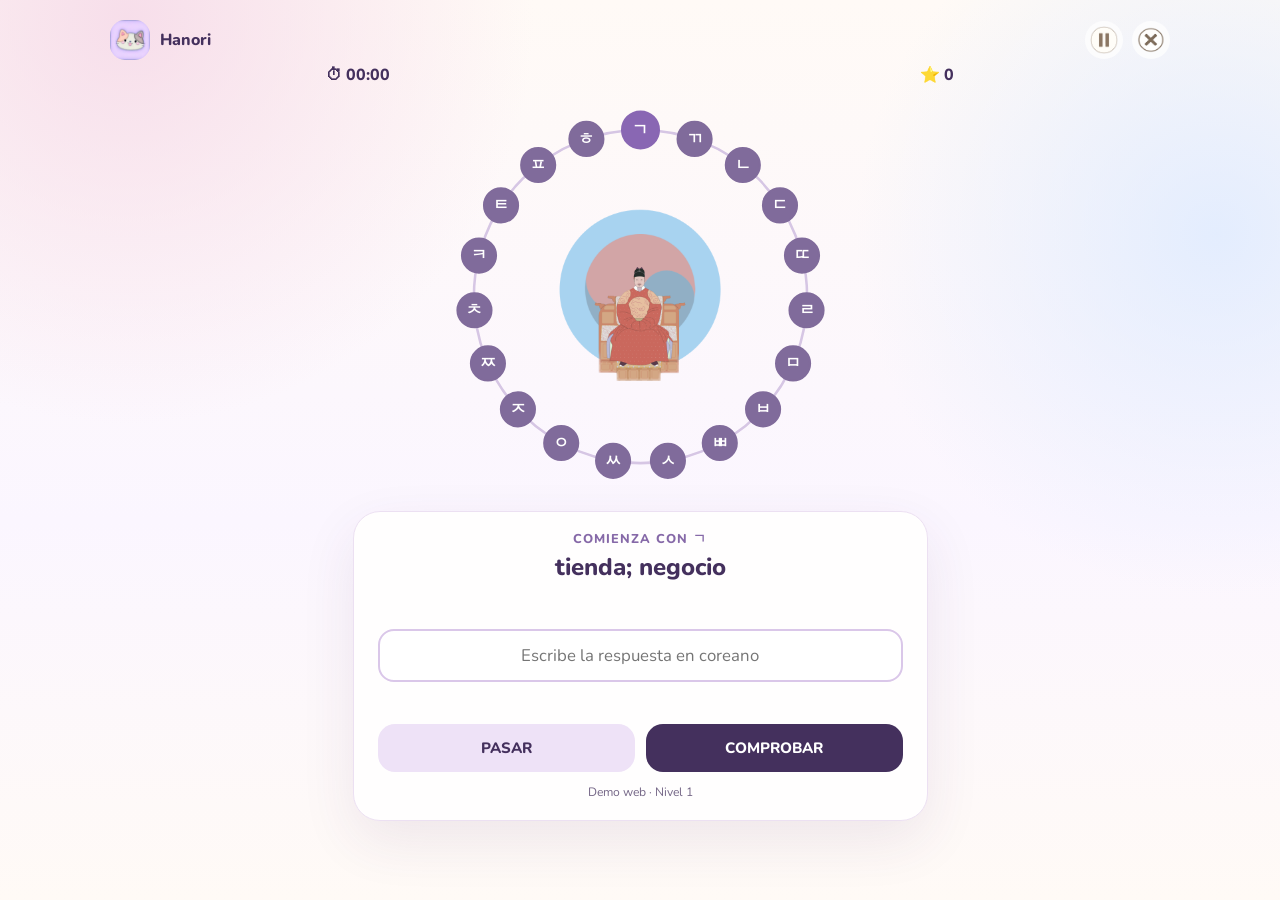
==== commit 08e0343c: "Rediseñar web Hanori con identidad visual 2.0, mascota original, iconos y demo" ====
--- a/demo.html
+++ b/demo.html
@@ -1275,11 +1275,12 @@
     }
 
   </style>
+<link rel="stylesheet" href="hanori2.css">
 
 </head>
 
 
-<body>
+<body class="hanori-2 demo">
 
 
 <div
@@ -1288,7 +1289,7 @@
 >
 
   <img
-    src="assets/hanori_logoapp.png"
+    src="assets/v2-cat.webp"
     alt="Hanori"
     class="loading-logo"
   >
@@ -1316,7 +1317,7 @@
     >
 
       <img
-        src="assets/hanori_logoapp.png"
+        src="assets/v2-cat.webp"
         alt="Hanori"
       >
 
--- a/hanori2.css
+++ b/hanori2.css
@@ -0,0 +1,85 @@
+/* Hanori 2.0 | Identidad de la aplicación: paleta y recursos originales */
+:root {
+  --h2-ink:#44305d; --h2-muted:#756787; --h2-lilac:#ad93cf;
+  --h2-lavender:#e9d8f7; --h2-cream:#fffaf6; --h2-mint:#d6eee6;
+  --h2-pink:#f6dbe9; --h2-blue:#ddeaff; --h2-line:#ece0f2;
+  --background:#fffaf6; --cream:#fffaf6; --cream-dark:#efe4f7;
+  --pink:#ad93cf; --pink-soft:#f6dbe9; --blue-soft:#ddeaff;
+  --brown:#44305d; --brown-dark:#44305d; --text:#44305d;
+  --muted:#756787; --pending:#806b9b; --current:#8967b3;
+  --correct:#419873; --wrong:#c96379; --passed:#d8a841;
+  --rosco-line:#d6c6e4;
+  --shadow:0 20px 55px rgba(75,48,100,.09);
+}
+*{box-sizing:border-box}
+body.hanori-2{margin:0;color:var(--h2-ink);font-family:"Nunito",system-ui,sans-serif;background:
+  radial-gradient(circle at 10% 2%,rgba(246,219,233,.9),transparent 28%),
+  radial-gradient(circle at 95% 26%,rgba(221,234,255,.8),transparent 26%),
+  linear-gradient(180deg,#fffaf6,#fbf6ff 58%,#fffaf6)}
+a{color:inherit}
+a:focus-visible,button:focus-visible,input:focus-visible{outline:3px solid #8967b3;outline-offset:3px}
+.site-nav{max-width:1150px;margin:auto;padding:18px 24px;display:flex;align-items:center;justify-content:space-between;gap:20px;flex-wrap:wrap}
+.site-brand{display:inline-flex;align-items:center;gap:11px;font-size:1.38rem;font-weight:900;text-decoration:none;color:var(--h2-ink)}
+.site-brand img{width:54px;height:54px;object-fit:contain;border-radius:18px}
+.site-links{display:flex;gap:20px;align-items:center;flex-wrap:wrap}
+.site-links a{font-size:.94rem;font-weight:800;text-decoration:none;color:var(--h2-muted)}
+.site-links .nav-cta{border-radius:18px;background:var(--h2-ink);color:#fff;padding:12px 18px}
+.site-links a:hover,.footer-links a:hover{color:#775ba0}
+.landing-hero{max-width:1150px;margin:20px auto 0;padding:48px 24px 78px;display:grid;grid-template-columns:1fr .9fr;align-items:center;gap:54px}
+.hero-copy{max-width:570px}
+.kicker{display:inline-block;padding:9px 16px;border-radius:999px;background:#f1e7fa;color:#694d89;font-weight:800;font-size:.85rem}
+.hero-copy h1{font-size:clamp(2.8rem,5.5vw,4.75rem);line-height:1.06;letter-spacing:-.04em;margin:22px 0;color:var(--h2-ink)}
+.hero-copy h1 em{font-style:normal;color:#9a79c4}
+.hero-copy p{font-size:1.12rem;line-height:1.75;color:var(--h2-muted);max-width:530px}
+.hero-actions{display:flex;gap:12px;flex-wrap:wrap;margin-top:30px}
+.h2-btn{display:inline-flex;justify-content:center;align-items:center;text-align:center;text-decoration:none;font-weight:900;border-radius:17px;padding:15px 23px;min-height:52px}
+.h2-btn.primary{color:white;background:var(--h2-ink);box-shadow:0 12px 28px #44305d22}
+.h2-btn.secondary{color:var(--h2-ink);background:#fff;border:1px solid var(--h2-line)}
+.hero-art{position:relative;min-height:440px;border-radius:42px;display:flex;justify-content:center;align-items:center;overflow:hidden;
+ background:radial-gradient(circle at 50% 33%,#ffffffbb,transparent 32%),linear-gradient(155deg,#f5e6ff 2%,#fff5f7 48%,#e7f3ef 100%);box-shadow:var(--shadow)}
+.hero-art:before{content:"";position:absolute;bottom:-65px;left:-8%;width:116%;height:44%;border-radius:50% 50% 0 0;background:linear-gradient(130deg,#d5ede4,#c1d9d5)}
+.hero-art:after{content:"한 · 글 · 가";position:absolute;top:26px;right:20px;opacity:.22;font-weight:900;font-size:1.25rem;color:#7d62a3}
+.hero-art img{position:relative;z-index:2;width:min(55%,270px);filter:drop-shadow(0 24px 26px rgba(87,61,104,.16))}
+.hero-art .art-label{position:absolute;z-index:3;bottom:30px;color:#514064;background:#ffffffd9;padding:10px 19px;border-radius:999px;font-size:.91rem;font-weight:900}
+.section-v2{max-width:1130px;margin:0 auto;padding:70px 24px}
+.section-title{text-align:center;max-width:780px;margin:0 auto 36px}
+.section-title small{font-weight:900;letter-spacing:.1em;color:#8967b3}
+.section-title h2{font-size:clamp(2rem,4vw,2.9rem);line-height:1.17;margin:12px 0;color:var(--h2-ink)}
+.section-title p{color:var(--h2-muted);line-height:1.65}
+.features-v2{display:grid;grid-template-columns:repeat(4,minmax(0,1fr));gap:17px}
+.feature-v2{background:#ffffffd9;border:1px solid var(--h2-line);padding:25px 20px;border-radius:28px;box-shadow:0 10px 36px #44305d0c;min-width:0}
+.feature-v2:nth-child(4n + 2){background:#f6fcf9}
+.feature-v2:nth-child(4n + 3){background:#fff8fc}
+.feature-v2:nth-child(4n){background:#f7f9ff}
+.feature-v2 h3{font-size:1.11rem;margin:16px 0 9px;color:var(--h2-ink)}
+.feature-v2 p{font-size:.94rem;color:var(--h2-muted);line-height:1.57;margin:0}
+.v2-icon{display:block;width:76px;height:76px;background-image:url("assets/v2-icons.webp");background-size:400% 200%;background-repeat:no-repeat}
+.v2-home{background-position:0% 0%}.v2-vocab{background-position:33.333% 0%}.v2-rosco{background-position:66.667% 0%}.v2-review{background-position:100% 0%}
+.v2-hanja{background-position:0% 100%}.v2-progress{background-position:33.333% 100%}.v2-achieve{background-position:66.667% 100%}.v2-wordsearch{background-position:100% 100%}
+.demo-panel{max-width:1030px;margin:40px auto 90px;padding:48px;border-radius:38px;background:linear-gradient(115deg,#efe3fa,#fdebf2 55%,#e3f2ec);display:flex;justify-content:space-between;align-items:center;gap:30px;box-shadow:var(--shadow)}
+.demo-panel h2{font-size:clamp(1.8rem,3.5vw,2.5rem);margin:8px 0;color:var(--h2-ink)}
+.demo-panel p{color:var(--h2-muted);line-height:1.7;max-width:570px}
+.demo-panel small{color:#805fa6;font-weight:900;letter-spacing:.07em}
+.site-footer{padding:30px 24px 45px;border-top:1px solid var(--h2-line);display:flex;justify-content:space-between;align-items:center;flex-wrap:wrap;gap:18px;max-width:1150px;margin:auto}
+.site-footer .foot-brand{display:flex;align-items:center;gap:12px;font-weight:900}
+.site-footer img{width:46px;height:46px;object-fit:contain}
+.footer-links{display:flex;gap:22px;flex-wrap:wrap}
+.footer-links a{font-size:.91rem;font-weight:800;text-decoration:none;color:var(--h2-muted)}
+.preview-note{font-size:.85rem;color:#756787;margin-top:16px}
+body.hanori-2:not(.landing) .topbar{max-width:1100px;padding-top:20px}
+body.hanori-2:not(.landing) .brand{color:var(--h2-ink)}
+body.hanori-2:not(.landing) .brand img{border-radius:15px}
+body.hanori-2:not(.landing) .back{background:#eee2f7;color:var(--h2-ink)}
+body.hanori-2:not(.landing) .privacy-card{background:#ffffffed;border-color:var(--h2-line)}
+body.hanori-2:not(.landing) .header h1,body.hanori-2:not(.landing) h2{color:var(--h2-ink)}
+body.hanori-2:not(.landing) .notice{background:linear-gradient(110deg,#f6dbe9,#e9d8f7)}
+body.hanori-2:not(.landing) .contact{background:#f6effb}
+body.hanori-2:not(.landing) .question-card,body.hanori-2:not(.landing) .modal-card{background:#fffefe;border-color:var(--h2-line)}
+body.hanori-2:not(.landing) .rosco-ring{stroke:var(--rosco-line)}
+body.hanori-2:not(.landing) .answer-input{border-color:#dac7e9;background:white;color:var(--h2-ink)}
+body.hanori-2:not(.landing) .check-button,body.hanori-2:not(.landing) .modal-primary{background:var(--h2-ink);color:#fff}
+body.hanori-2:not(.landing) .pass-button,body.hanori-2:not(.landing) .modal-secondary{background:#eee2f7;color:var(--h2-ink)}
+body.hanori-2:not(.landing) .initial-label{color:#8669a8}
+@media(max-width:900px){.landing-hero{grid-template-columns:1fr;gap:25px;padding-top:22px}.hero-copy{max-width:none}.hero-art{min-height:380px}.features-v2{grid-template-columns:repeat(2,minmax(0,1fr))}}
+@media(max-width:580px){.site-nav{padding:14px 16px}.site-links{gap:11px}.site-links a{font-size:.84rem}.site-links .nav-cta{padding:9px 12px}.site-brand{font-size:1.1rem}.site-brand img{width:46px;height:46px}.landing-hero{padding:28px 18px 45px;gap:24px}.hero-art{min-height:310px;border-radius:30px}.section-v2{padding:48px 17px}.features-v2{gap:12px}.feature-v2{padding:17px 14px;border-radius:22px}.feature-v2 h3{font-size:1rem}.v2-icon{width:64px;height:64px}.demo-panel{margin:25px 16px 60px;padding:27px;display:block}.demo-panel .h2-btn{margin-top:12px}.site-footer{padding:25px 18px 35px}}
+@media(prefers-reduced-motion:reduce){*,*:before,*:after{scroll-behavior:auto!important;transition:none!important}}
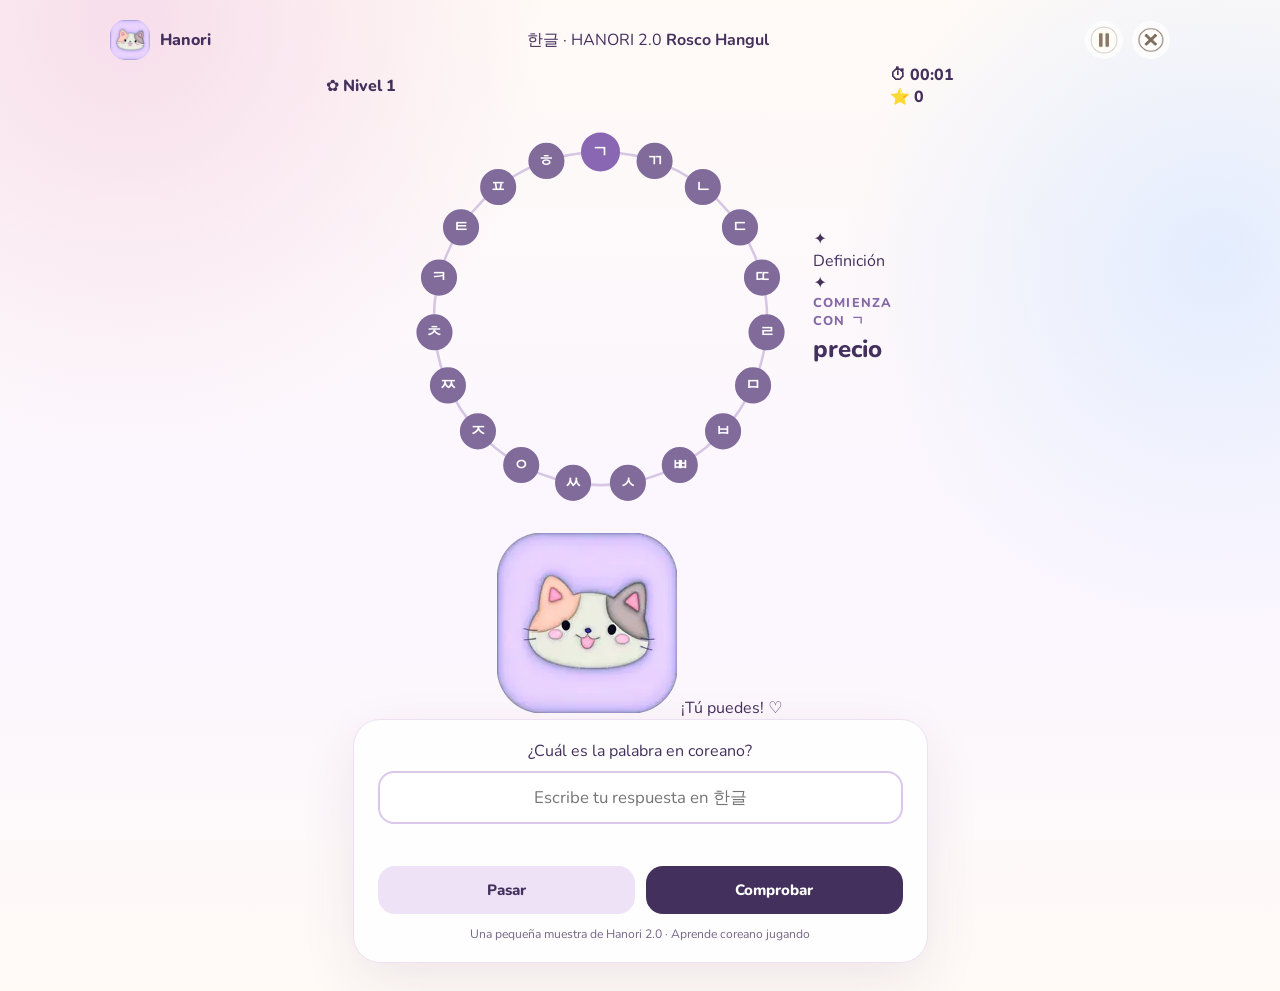
==== commit 2394ab47: "Rediseñar la composición del Rosco Hangul según Hanori 2.0" ====
--- a/demo.html
+++ b/demo.html
@@ -1310,174 +1310,64 @@
 
 
   <header class="topbar">
-
-    <a
-      href="index.html"
-      class="brand"
-    >
-
-      <img
-        src="assets/v2-cat.webp"
-        alt="Hanori"
-      >
-
-      <span>
-        Hanori
-      </span>
-
-    </a>
-
-
-    <div class="top-actions">
-
-      <button
-        type="button"
-        class="icon-button"
-        id="pauseButton"
-      >
-
-        <img
-          src="assets/icon_pause.png"
-          alt="Pausar"
-        >
-
-      </button>
-
-
-      <button
-        type="button"
-        class="icon-button"
-        id="exitButton"
-      >
-
-        <img
-          src="assets/icon_exit.png"
-          alt="Salir"
-        >
-
-      </button>
-
+  <a href="index.html" class="brand" aria-label="Volver al inicio de Hanori">
+    <img src="assets/v2-cat.webp" alt="" width="44" height="44">
+    <span>Hanori</span>
+  </a>
+  <div class="demo-heading" aria-label="Rosco Hangul">
+    <span class="demo-heading-kicker">한글 · HANORI 2.0</span>
+    <strong>Rosco Hangul</strong>
+  </div>
+  <div class="top-actions">
+    <button type="button" class="icon-button" id="pauseButton" aria-label="Pausar la partida" title="Pausar">
+      <img src="assets/icon_pause.png" alt="">
+    </button>
+    <button type="button" class="icon-button" id="exitButton" aria-label="Salir de la demo" title="Salir">
+      <img src="assets/icon_exit.png" alt="">
+    </button>
+  </div>
+</header>
+
+
+
+  <main class="game-shell">
+  <div class="game-header" role="group" aria-label="Datos de la partida">
+    <span class="demo-level">✿ Nivel 1</span>
+    <div class="game-metrics">
+      <div id="timer" class="metric-pill" aria-label="Tiempo transcurrido">⏱ 00:00</div>
+      <div id="score" class="metric-pill" aria-label="Puntuación">⭐ 0</div>
     </div>
-
-  </header>
-
-
-
-  <main class="game-shell">
-
-
-    <div class="game-header">
-
-      <div id="timer">
-        ⏱ 00:00
+  </div>
+  <div class="rosco-area" aria-label="Rosco de consonantes coreanas">
+    <svg id="roscoSvg" viewBox="0 0 500 500" aria-hidden="true"></svg>
+    <div class="rosco-center">
+      <div class="clue-eyebrow">✦ Definición ✦</div>
+      <div class="initial-label" id="initialLabel">Comienza con</div>
+      <h1 class="clue" id="clue" aria-live="polite">Cargando...</h1>
+      <div class="example-area">
+        <p class="example hidden" id="example">Ejemplo</p>
       </div>
-
-      <div id="score">
-        ⭐ 0
+    </div>
+  </div>
+  <div class="mascot-row" aria-hidden="true">
+    <img src="assets/v2-cat.webp" class="mascot-cat" alt="">
+    <span class="motivation-bubble">¡Tú puedes! ♡</span>
+  </div>
+  <section class="question-card" aria-label="Tu respuesta">
+    <form class="answer-form" id="answerForm">
+      <label for="answerInput" class="answer-label">¿Cuál es la palabra en coreano?</label>
+      <input type="text" class="answer-input" id="answerInput"
+             placeholder="Escribe tu respuesta en 한글"
+             autocomplete="off" autocapitalize="off" spellcheck="false">
+      <div class="feedback" id="feedback" aria-live="polite"></div>
+      <div class="game-buttons">
+        <button type="button" class="game-button pass-button" id="passButton">Pasar</button>
+        <button type="submit" class="game-button check-button" id="checkButton">Comprobar</button>
       </div>
-
-    </div>
-
-
-    <div class="rosco-area">
-
-      <svg
-        id="roscoSvg"
-        viewBox="0 0 500 500"
-      ></svg>
-
-      <div class="sejong-wrap">
-
-        <img
-          src="assets/rey_sejong.png"
-          alt="Rey Sejong"
-        >
-
-      </div>
-
-    </div>
-
-
-
-    <section class="question-card">
-
-      <div
-        class="initial-label"
-        id="initialLabel"
-      >
-        Comienza con
-      </div>
-
-      <h1
-        class="clue"
-        id="clue"
-      >
-        Cargando...
-      </h1>
-
-      <div class="example-area">
-
-        <p
-          class="example hidden"
-          id="example"
-        >
-          Ejemplo
-        </p>
-
-      </div>
-
-
-      <form
-        class="answer-form"
-        id="answerForm"
-      >
-
-        <input
-          type="text"
-          class="answer-input"
-          id="answerInput"
-          placeholder="Escribe la respuesta en coreano"
-          autocomplete="off"
-          autocapitalize="off"
-          spellcheck="false"
-        >
-
-        <div
-          class="feedback"
-          id="feedback"
-        ></div>
-
-
-        <div class="game-buttons">
-
-          <button
-            type="button"
-            class="game-button pass-button"
-            id="passButton"
-          >
-            PASAR
-          </button>
-
-          <button
-            type="submit"
-            class="game-button check-button"
-            id="checkButton"
-          >
-            COMPROBAR
-          </button>
-
-        </div>
-
-      </form>
-
-
-      <p class="demo-note">
-        Demo web · Nivel 1
-      </p>
-
-    </section>
-
-  </main>
+    </form>
+    <p class="demo-note">Una pequeña muestra de Hanori 2.0 · Aprende coreano jugando</p>
+  </section>
+</main>
 
 </div>
 
